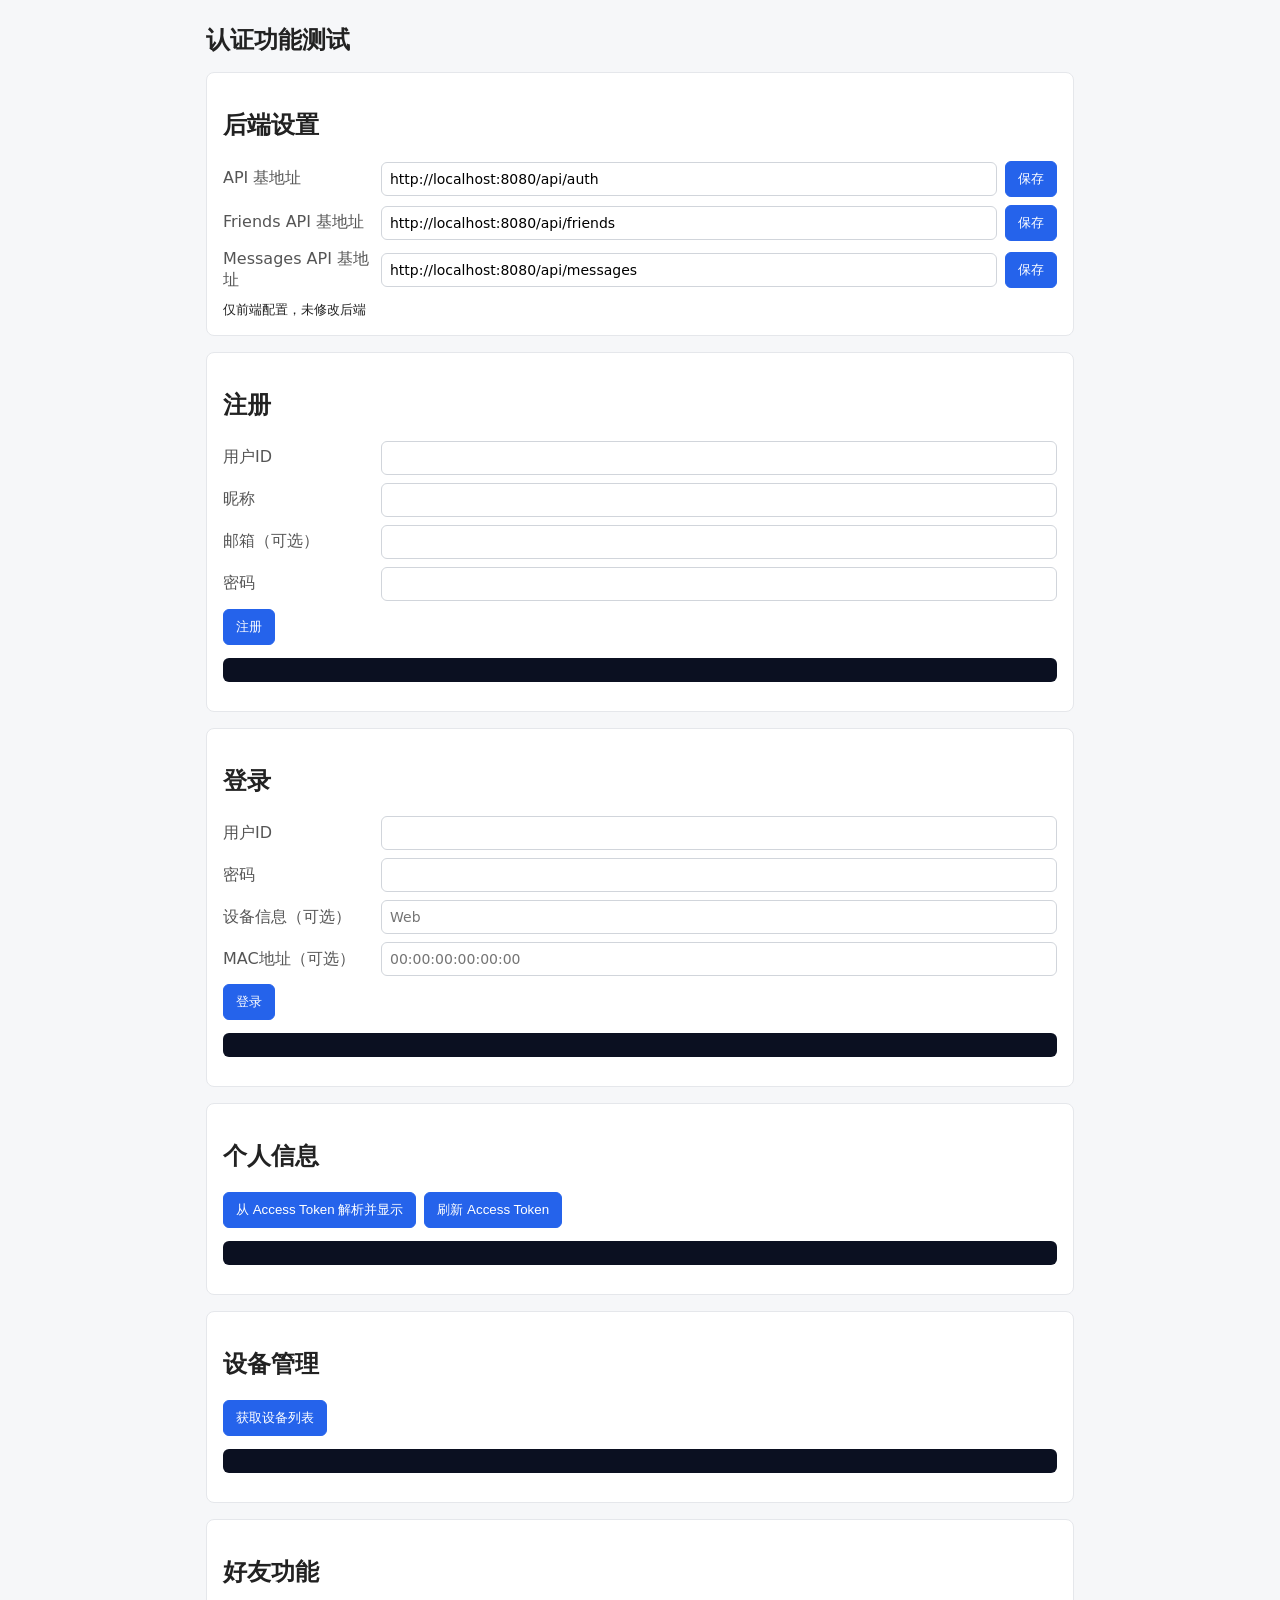
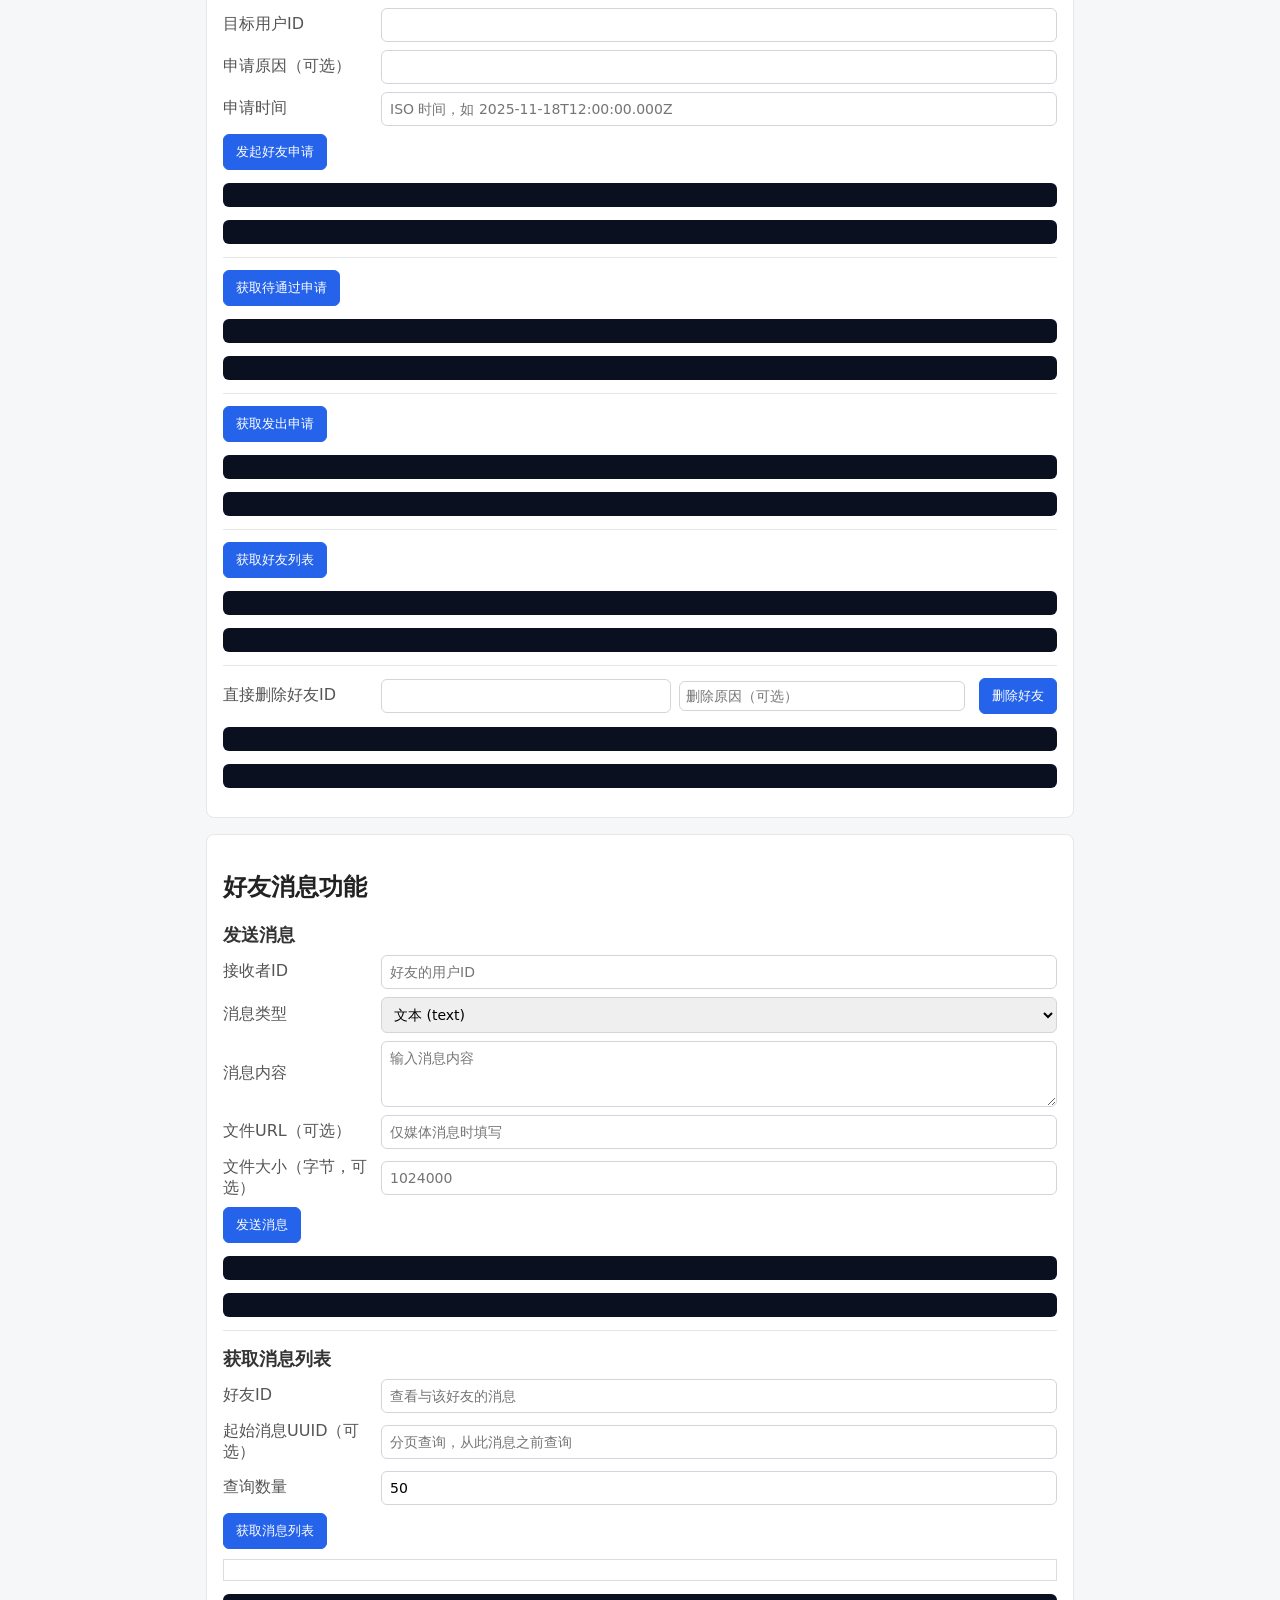
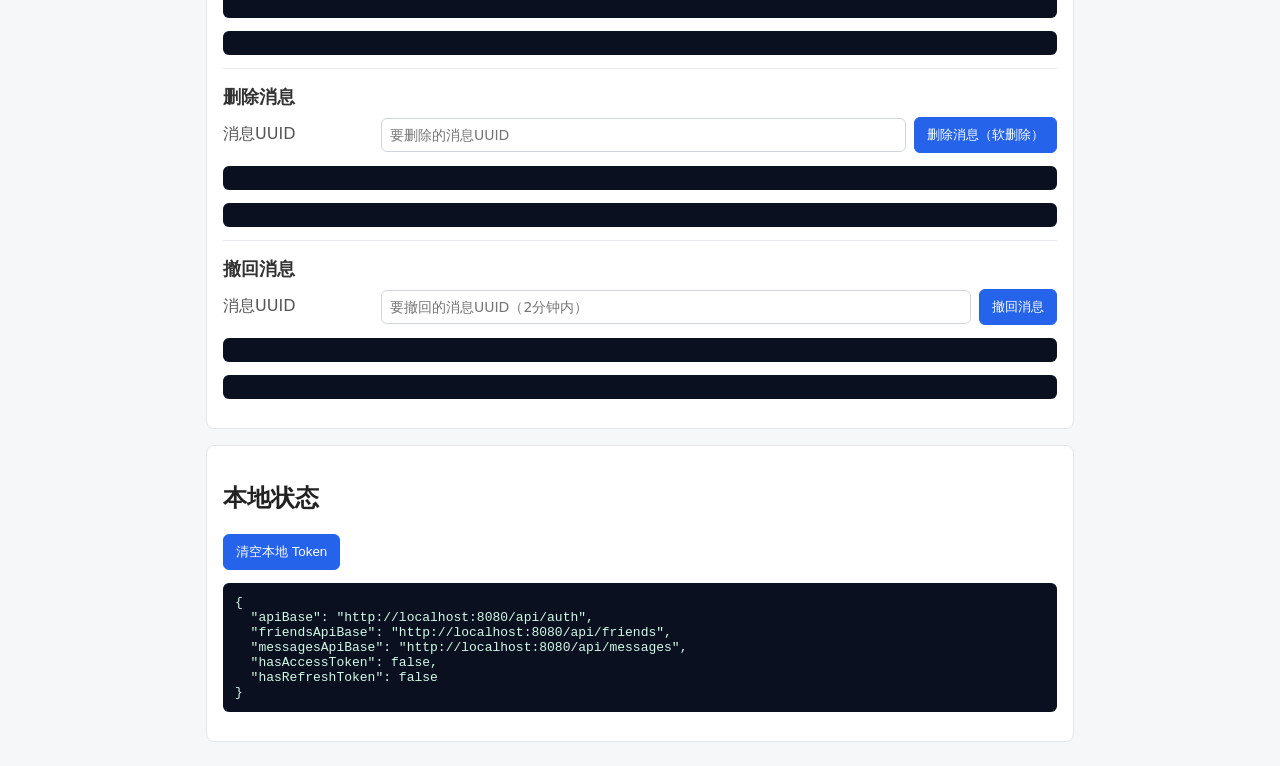
==== test-web/index.html @ 277498f1 "初步的好友信息交互功能制作" ====
<!DOCTYPE html>
<html lang="zh-CN">
<head>
  <meta charset="UTF-8" />
  <meta name="viewport" content="width=device-width, initial-scale=1.0" />
  <title>Auth 测试页</title>
  <link rel="stylesheet" href="styles.css" />
</head>
<body>
  <div class="container">
    <h1>认证功能测试</h1>

    <section class="card">
      <h2>后端设置</h2>
      <div class="row">
        <label for="apiBase">API 基地址</label>
        <input id="apiBase" type="text" placeholder="http://localhost:8080/api/auth" />
        <button id="saveBase">保存</button>
      </div>
      <div class="row">
        <label for="friendsApiBase">Friends API 基地址</label>
        <input id="friendsApiBase" type="text" placeholder="http://localhost:8080/api/friends" />
        <button id="saveFriendsBase">保存</button>
      </div>
      <div class="row">
        <label for="messagesApiBase">Messages API 基地址</label>
        <input id="messagesApiBase" type="text" placeholder="http://localhost:8080/api/messages" />
        <button id="saveMessagesBase">保存</button>
      </div>
      <small>仅前端配置，未修改后端</small>
    </section>

    <section class="card">
      <h2>注册</h2>
      <div class="row"><label>用户ID</label><input id="reg_user_id" type="text" /></div>
      <div class="row"><label>昵称</label><input id="reg_nickname" type="text" /></div>
      <div class="row"><label>邮箱（可选）</label><input id="reg_email" type="email" /></div>
      <div class="row"><label>密码</label><input id="reg_password" type="password" /></div>
      <button id="btnRegister">注册</button>
      <pre id="regResult" class="result"></pre>
    </section>

    <section class="card">
      <h2>登录</h2>
      <div class="row"><label>用户ID</label><input id="login_user_id" type="text" /></div>
      <div class="row"><label>密码</label><input id="login_password" type="password" /></div>
      <div class="row"><label>设备信息（可选）</label><input id="login_device_info" type="text" placeholder="Web" /></div>
      <div class="row"><label>MAC地址（可选）</label><input id="login_mac" type="text" placeholder="00:00:00:00:00:00" /></div>
      <button id="btnLogin">登录</button>
      <pre id="loginResult" class="result"></pre>
    </section>

    <section class="card">
      <h2>个人信息</h2>
      <div class="row">
        <button id="btnShowProfile">从 Access Token 解析并显示</button>
        <button id="btnRefreshToken">刷新 Access Token</button>
      </div>
      <pre id="profile" class="result"></pre>
    </section>

    <section class="card">
      <h2>设备管理</h2>
      <div class="row">
        <button id="btnListDevices">获取设备列表</button>
      </div>
      <div id="devices"></div>
      <pre id="deviceResult" class="result"></pre>
    </section>

    <section class="card">
      <h2>好友功能</h2>
      <div class="row">
        <label>目标用户ID</label>
        <input id="req_target_user_id" type="text" />
      </div>
      <div class="row">
        <label>申请原因（可选）</label>
        <input id="req_reason" type="text" />
      </div>
      <div class="row">
        <label>申请时间</label>
        <input id="req_request_time" type="text" placeholder="ISO 时间，如 2025-11-18T12:00:00.000Z" />
      </div>
      <div class="row">
        <button id="btnSubmitFriend">发起好友申请</button>
      </div>
      <pre id="submitReqFmt" class="result"></pre>
      <pre id="submitResFmt" class="result"></pre>

      <hr />

      <div class="row">
        <button id="btnListPending">获取待通过申请</button>
      </div>
      <div id="pendingList"></div>
      <pre id="pendingReqFmt" class="result"></pre>
      <pre id="pendingResFmt" class="result"></pre>

      <hr />

      <div class="row">
        <button id="btnListSent">获取发出申请</button>
      </div>
      <div id="sentList"></div>
      <pre id="sentReqFmt" class="result"></pre>
      <pre id="sentResFmt" class="result"></pre>

      <hr />

      <div class="row">
        <button id="btnListFriends">获取好友列表</button>
      </div>
      <div id="friendsList"></div>
      <pre id="friendsReqFmt" class="result"></pre>
      <pre id="friendsResFmt" class="result"></pre>

      <hr />

      <div class="row">
        <label>直接删除好友ID</label>
        <input id="remove_friend_id" type="text" />
        <input id="remove_friend_reason" type="text" class="inline-input" placeholder="删除原因（可选）" />
        <button id="btnRemoveFriendDirect">删除好友</button>
      </div>
      <pre id="removeReqFmt" class="result"></pre>
      <pre id="removeResFmt" class="result"></pre>
    </section>

    <section class="card">
      <h2>好友消息功能</h2>
      
      <h3>发送消息</h3>
      <div class="row">
        <label>接收者ID</label>
        <input id="msg_receiver_id" type="text" placeholder="好友的用户ID" />
      </div>
      <div class="row">
        <label>消息类型</label>
        <select id="msg_type">
          <option value="text">文本 (text)</option>
          <option value="image">图片 (image)</option>
          <option value="video">视频 (video)</option>
          <option value="file">文件 (file)</option>
        </select>
      </div>
      <div class="row">
        <label>消息内容</label>
        <textarea id="msg_content" rows="3" placeholder="输入消息内容"></textarea>
      </div>
      <div class="row">
        <label>文件URL（可选）</label>
        <input id="msg_file_url" type="text" placeholder="仅媒体消息时填写" />
      </div>
      <div class="row">
        <label>文件大小（字节，可选）</label>
        <input id="msg_file_size" type="number" placeholder="1024000" />
      </div>
      <div class="row">
        <button id="btnSendMessage">发送消息</button>
      </div>
      <pre id="msgSendReqFmt" class="result"></pre>
      <pre id="msgSendResFmt" class="result"></pre>

      <hr />

      <h3>获取消息列表</h3>
      <div class="row">
        <label>好友ID</label>
        <input id="msg_friend_id" type="text" placeholder="查看与该好友的消息" />
      </div>
      <div class="row">
        <label>起始消息UUID（可选）</label>
        <input id="msg_before_uuid" type="text" placeholder="分页查询，从此消息之前查询" />
      </div>
      <div class="row">
        <label>查询数量</label>
        <input id="msg_limit" type="number" value="50" placeholder="默认50，最大500" />
      </div>
      <div class="row">
        <button id="btnGetMessages">获取消息列表</button>
      </div>
      <div id="messagesList" style="max-height: 500px; overflow-y: auto; border: 1px solid #ddd; padding: 10px; margin: 10px 0;"></div>
      <pre id="msgGetReqFmt" class="result"></pre>
      <pre id="msgGetResFmt" class="result"></pre>

      <hr />

      <h3>删除消息</h3>
      <div class="row">
        <label>消息UUID</label>
        <input id="delete_message_uuid" type="text" placeholder="要删除的消息UUID" />
        <button id="btnDeleteMessage">删除消息（软删除）</button>
      </div>
      <pre id="msgDeleteReqFmt" class="result"></pre>
      <pre id="msgDeleteResFmt" class="result"></pre>

      <hr />

      <h3>撤回消息</h3>
      <div class="row">
        <label>消息UUID</label>
        <input id="recall_message_uuid" type="text" placeholder="要撤回的消息UUID（2分钟内）" />
        <button id="btnRecallMessage">撤回消息</button>
      </div>
      <pre id="msgRecallReqFmt" class="result"></pre>
      <pre id="msgRecallResFmt" class="result"></pre>
    </section>

    <section class="card">
      <h2>本地状态</h2>
      <div class="row">
        <button id="btnClear">清空本地 Token</button>
      </div>
      <pre id="localState" class="result"></pre>
    </section>
  </div>

  <script src="app.js"></script>
</body>
</html>
---- test-web/styles.css ----
* { box-sizing: border-box; }
body { font-family: system-ui, Arial, sans-serif; margin: 0; background: #f6f7f9; color: #222; }
.container { max-width: 900px; margin: 24px auto; padding: 0 16px; }
h1 { font-size: 24px; margin-bottom: 16px; }
h3 { font-size: 18px; margin: 16px 0 8px 0; color: #333; }
.card { background: #fff; border: 1px solid #e5e7eb; border-radius: 8px; padding: 16px; margin-bottom: 16px; }
.row { display: flex; gap: 8px; align-items: center; margin-bottom: 8px; flex-wrap: wrap; }
label { width: 150px; color: #555; }
input, select, textarea { flex: 1; padding: 8px; border: 1px solid #d1d5db; border-radius: 6px; font-family: inherit; font-size: 14px; }
textarea { resize: vertical; min-width: 200px; }
button { padding: 8px 12px; border: 1px solid #2563eb; background: #2563eb; color: #fff; border-radius: 6px; cursor: pointer; }
button:hover { background: #1d4ed8; }
.small-btn { padding: 4px 8px; font-size: 12px; margin: 0 4px; }
.result { background: #0b1021; color: #d1fae5; padding: 12px; border-radius: 6px; overflow: auto; max-height: 220px; font-size: 13px; }
.device-item { display: flex; align-items: center; justify-content: space-between; border: 1px solid #e5e7eb; border-radius: 6px; padding: 8px; margin-bottom: 8px; }
.muted { color: #666; font-size: 12px; }
hr { border: none; border-top: 1px solid #e5e7eb; margin: 12px 0; }
.friend-item { display: flex; align-items: center; justify-content: space-between; border: 1px solid #e5e7eb; border-radius: 6px; padding: 8px; margin-bottom: 8px; gap: 8px; }
.inline-input { padding: 6px; border: 1px solid #d1d5db; border-radius: 6px; margin-right: 6px; }
.message-item { padding: 12px; background: #f8f9fa; border-radius: 8px; margin-bottom: 8px; border-left: 3px solid #007bff; }
.message-item.sent { border-left-color: #28a745; background: #e7f9e7; }
.message-item.received { border-left-color: #007bff; background: #e7f3ff; }
.message-header { display: flex; justify-content: space-between; margin-bottom: 6px; font-size: 14px; }
.message-content { padding: 6px 0; font-size: 14px; }
.message-footer { font-size: 11px; color: #888; margin-top: 6px; }
.message-actions { margin-top: 6px; display: flex; gap: 4px; }
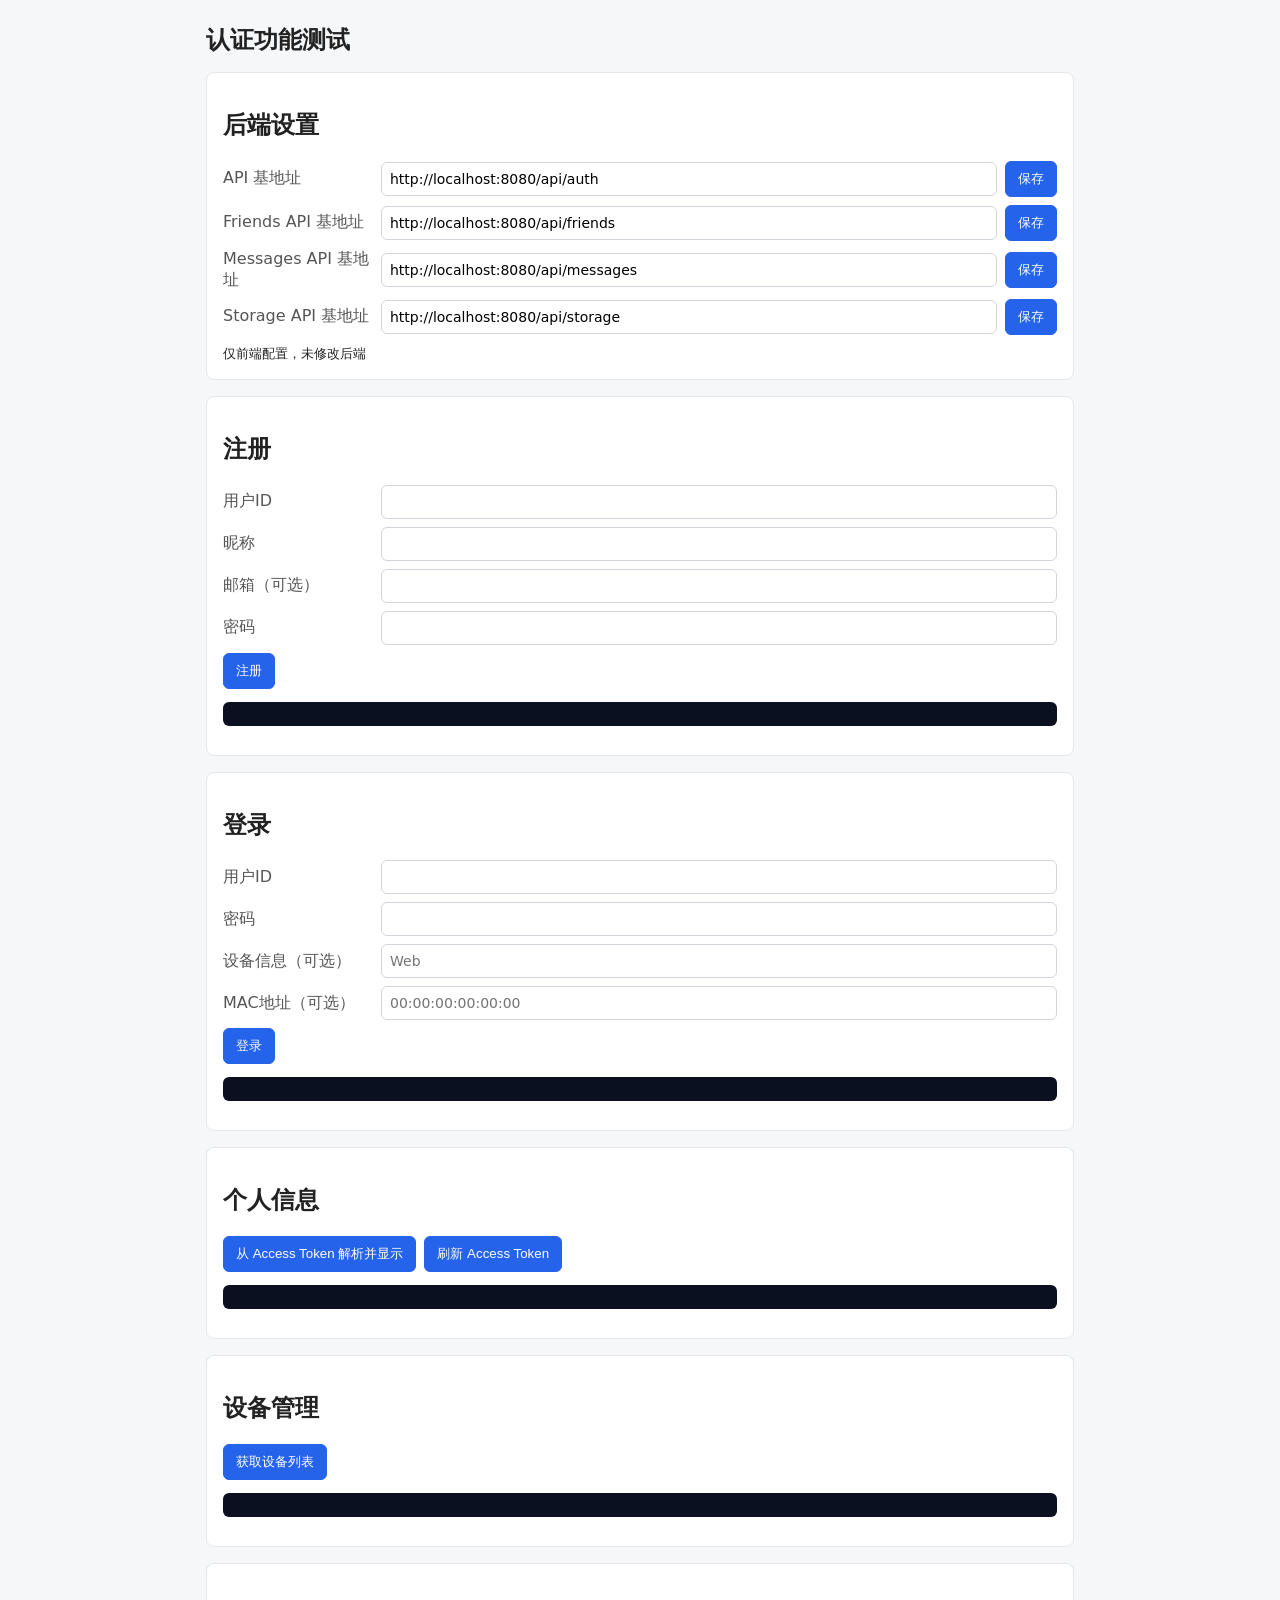
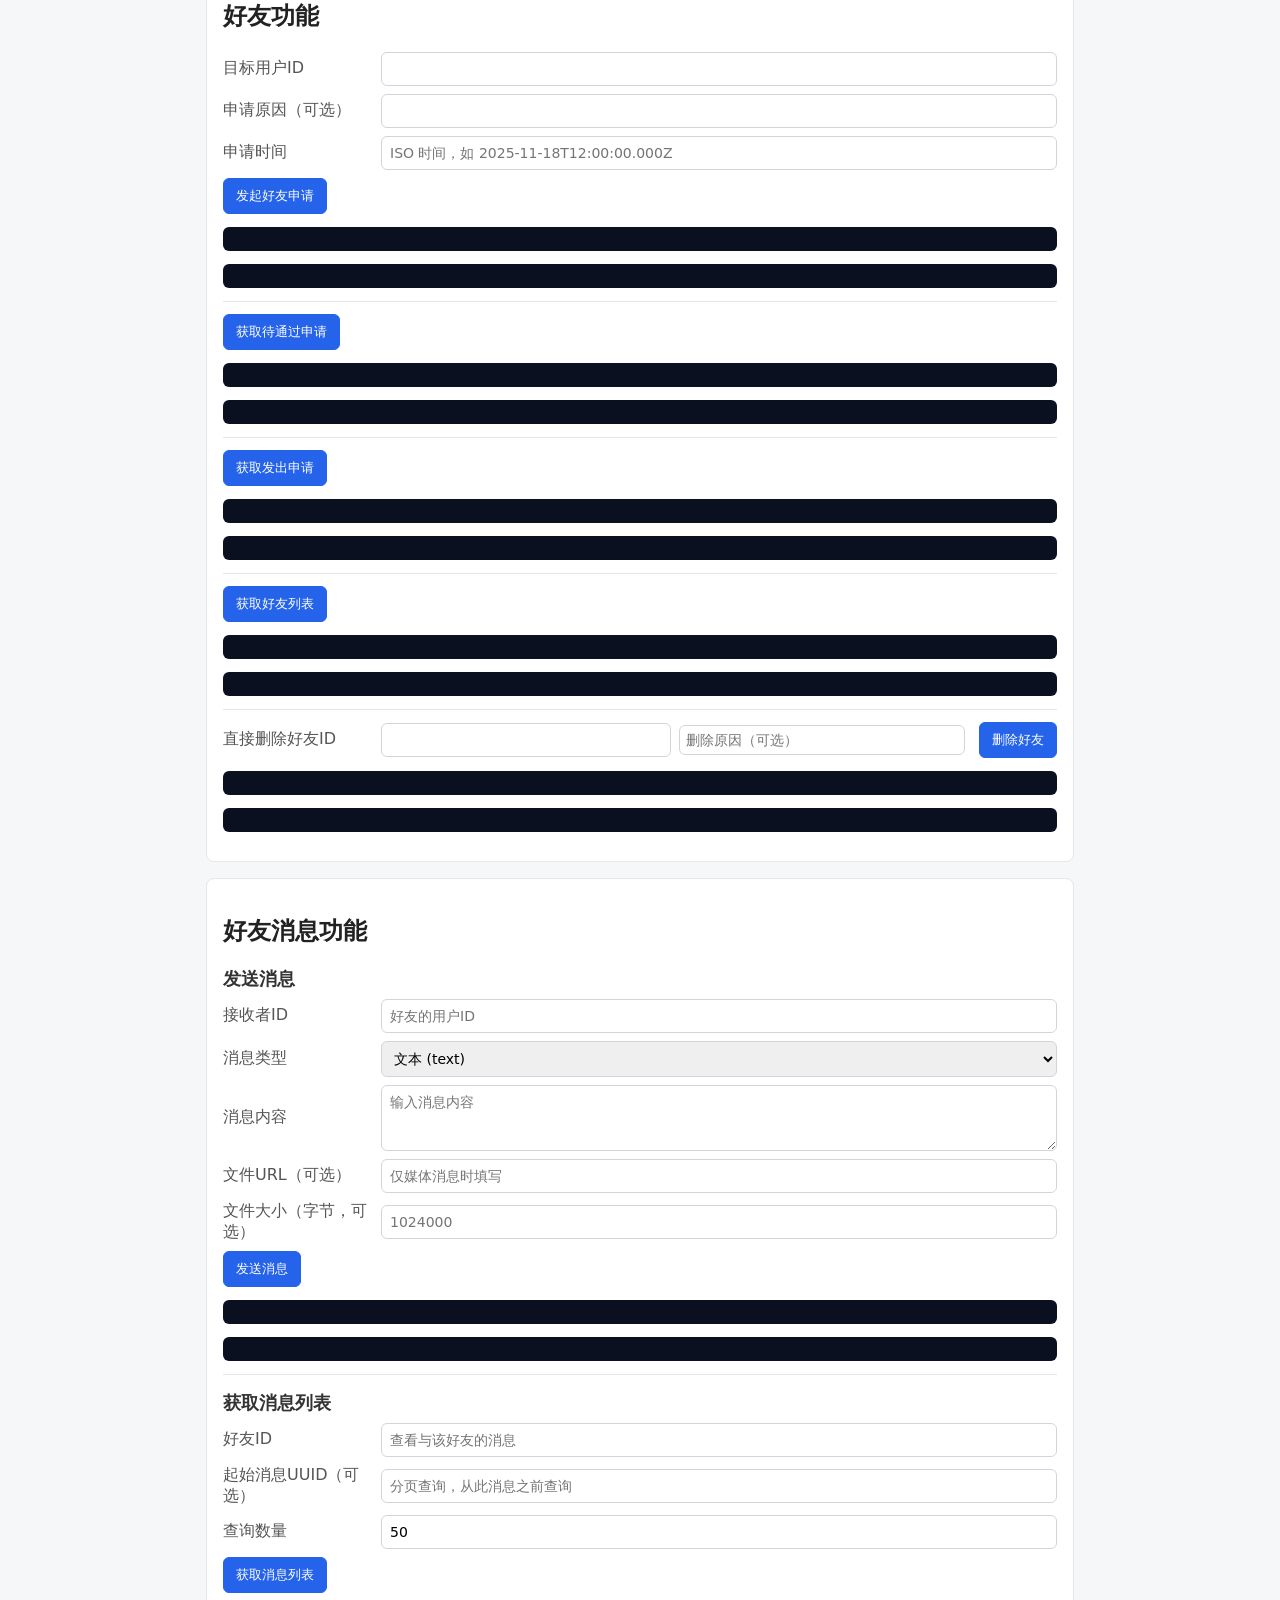
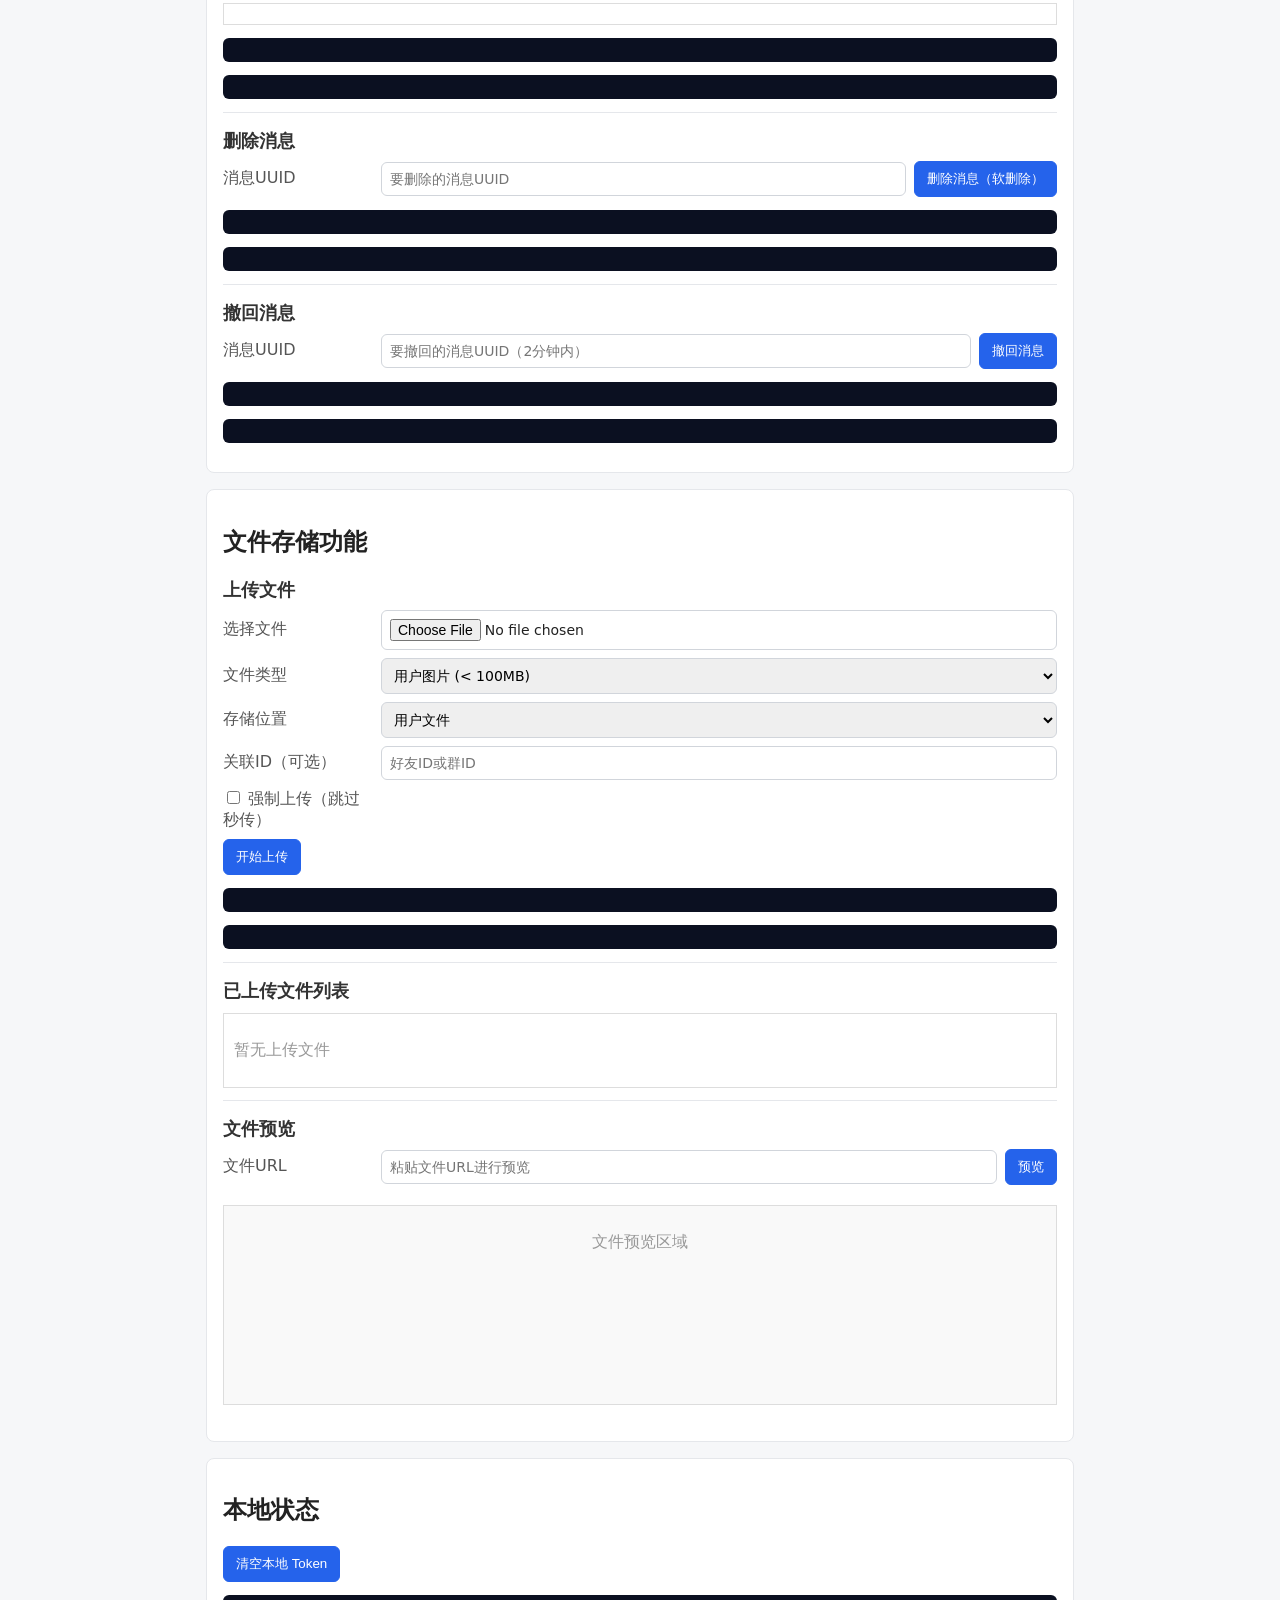
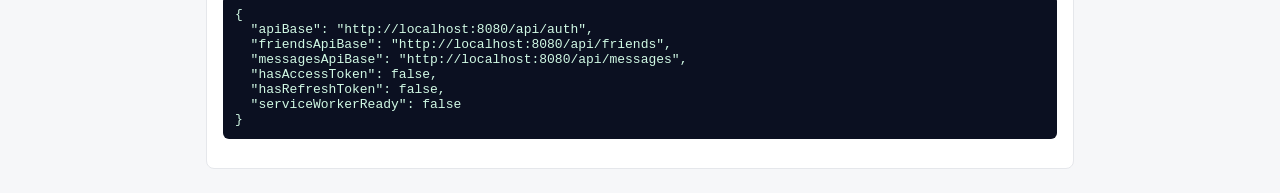
==== commit 79ed07d6: "制作了文件的上传与下载功能" ====
--- a/test-web/index.html
+++ b/test-web/index.html
@@ -27,6 +27,11 @@
         <input id="messagesApiBase" type="text" placeholder="http://localhost:8080/api/messages" />
         <button id="saveMessagesBase">保存</button>
       </div>
+      <div class="row">
+        <label for="storageApiBase">Storage API 基地址</label>
+        <input id="storageApiBase" type="text" placeholder="http://localhost:8080/api/storage" />
+        <button id="saveStorageBase">保存</button>
+      </div>
       <small>仅前端配置，未修改后端</small>
     </section>
 
@@ -208,6 +213,69 @@
     </section>
 
     <section class="card">
+      <h2>文件存储功能</h2>
+      
+      <h3>上传文件</h3>
+      <div class="row">
+        <label>选择文件</label>
+        <input id="file_input" type="file" />
+      </div>
+      <div class="row">
+        <label>文件类型</label>
+        <select id="file_type">
+          <option value="user_image">用户图片 (< 100MB)</option>
+          <option value="user_video">用户视频 (< 15GB)</option>
+          <option value="user_document">用户文档 (< 15GB)</option>
+        </select>
+      </div>
+      <div class="row">
+        <label>存储位置</label>
+        <select id="storage_location">
+          <option value="user_files">用户文件</option>
+          <option value="friend_messages">好友消息</option>
+        </select>
+      </div>
+      <div class="row">
+        <label>关联ID（可选）</label>
+        <input id="related_id" type="text" placeholder="好友ID或群ID" />
+      </div>
+      <div class="row">
+        <label>
+          <input id="force_upload" type="checkbox" />
+          强制上传（跳过秒传）
+        </label>
+      </div>
+      <div class="row">
+        <button id="btnUploadFile">开始上传</button>
+      </div>
+      <div id="uploadProgress" style="display: none; margin: 10px 0;">
+        <div style="background: #e0e0e0; height: 20px; border-radius: 10px;">
+          <div id="progressBar" style="background: #4caf50; height: 100%; border-radius: 10px; width: 0%; transition: width 0.3s;"></div>
+        </div>
+        <small id="progressText">准备中...</small>
+      </div>
+      <pre id="fileUploadReqFmt" class="result"></pre>
+      <pre id="fileUploadResFmt" class="result"></pre>
+
+      <hr />
+
+      <h3>已上传文件列表</h3>
+      <div id="uploadedFilesList" style="max-height: 300px; overflow-y: auto; border: 1px solid #ddd; padding: 10px; margin: 10px 0;"></div>
+      
+      <hr />
+      
+      <h3>文件预览</h3>
+      <div class="row">
+        <label>文件URL</label>
+        <input id="preview_url" type="text" placeholder="粘贴文件URL进行预览" style="flex: 3;" />
+        <button id="btnPreviewFile">预览</button>
+      </div>
+      <div id="filePreview" style="margin: 20px 0; min-height: 200px; border: 1px solid #ddd; padding: 10px; text-align: center; background: #f9f9f9;">
+        <p style="color: #999;">文件预览区域</p>
+      </div>
+    </section>
+
+    <section class="card">
       <h2>本地状态</h2>
       <div class="row">
         <button id="btnClear">清空本地 Token</button>
@@ -216,6 +284,7 @@
     </section>
   </div>
 
+  <script src="token-manager.js"></script>
   <script src="app.js"></script>
 </body>
 </html>
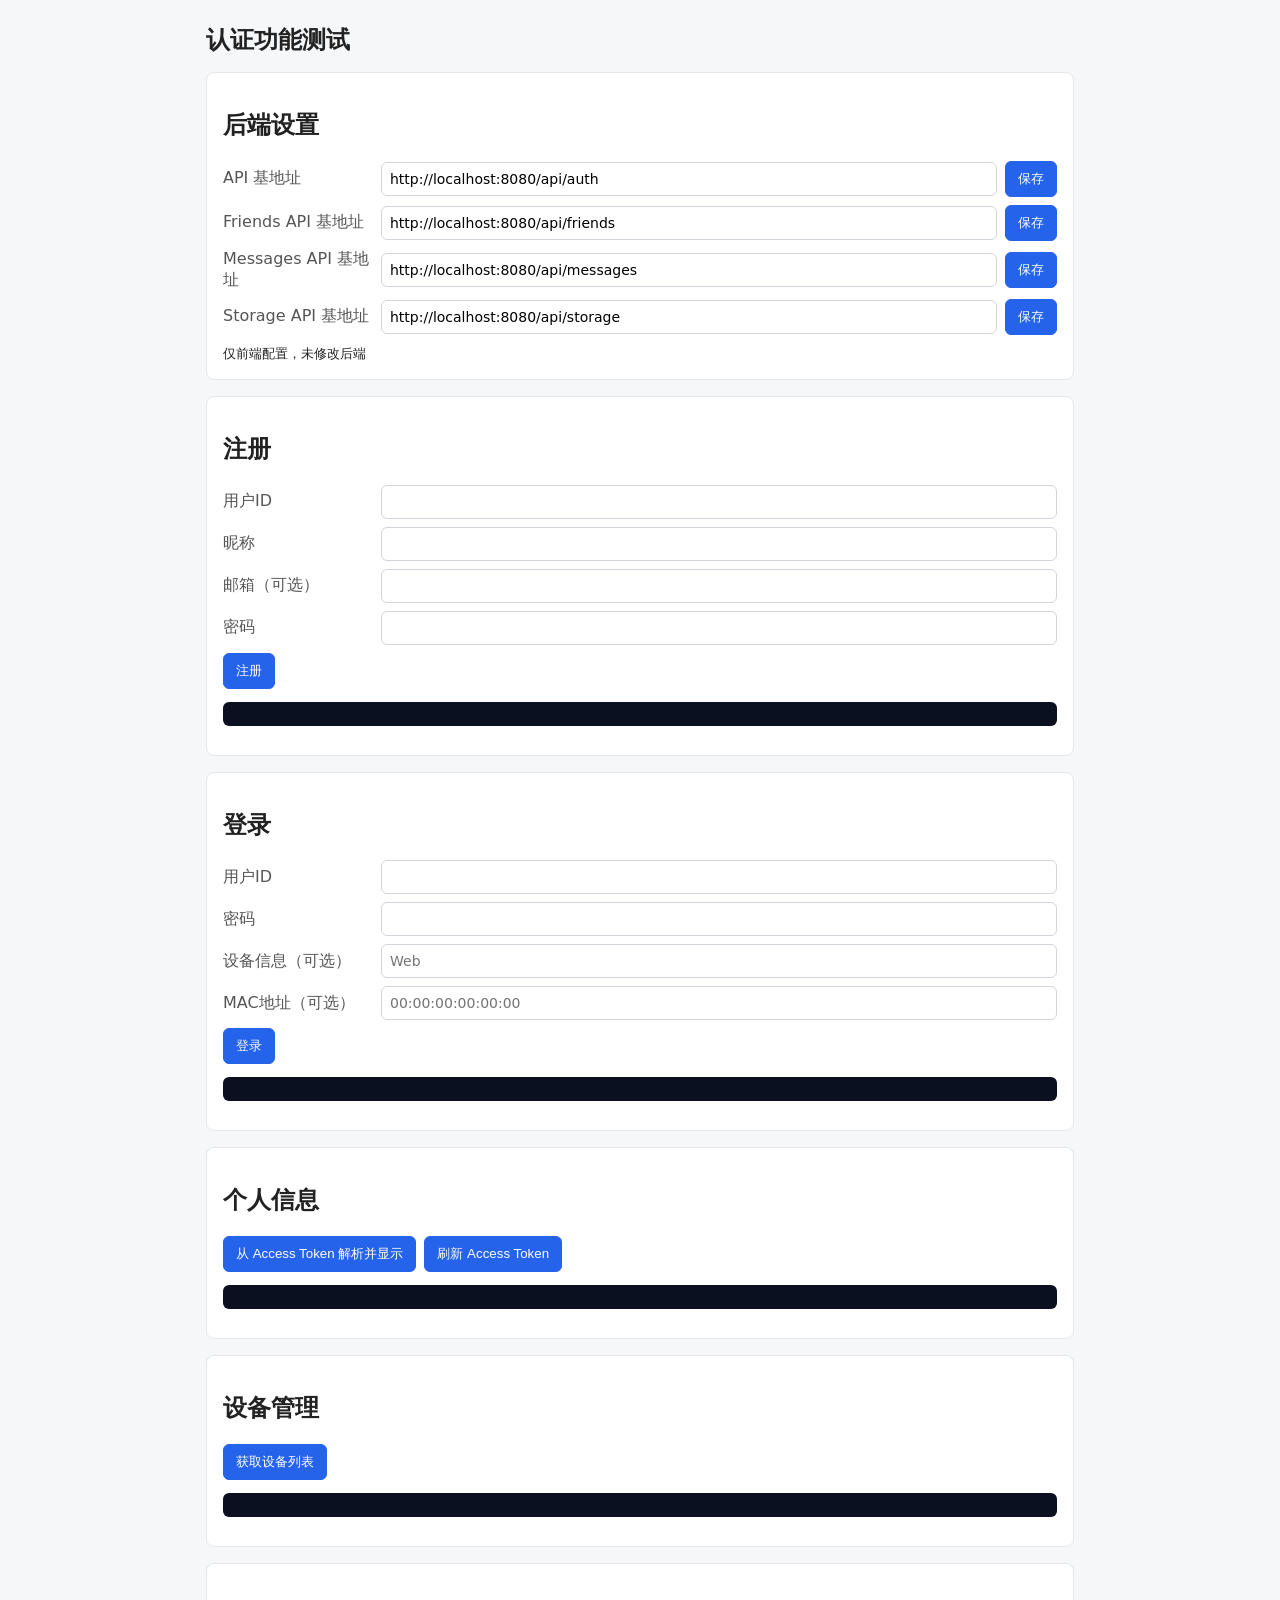
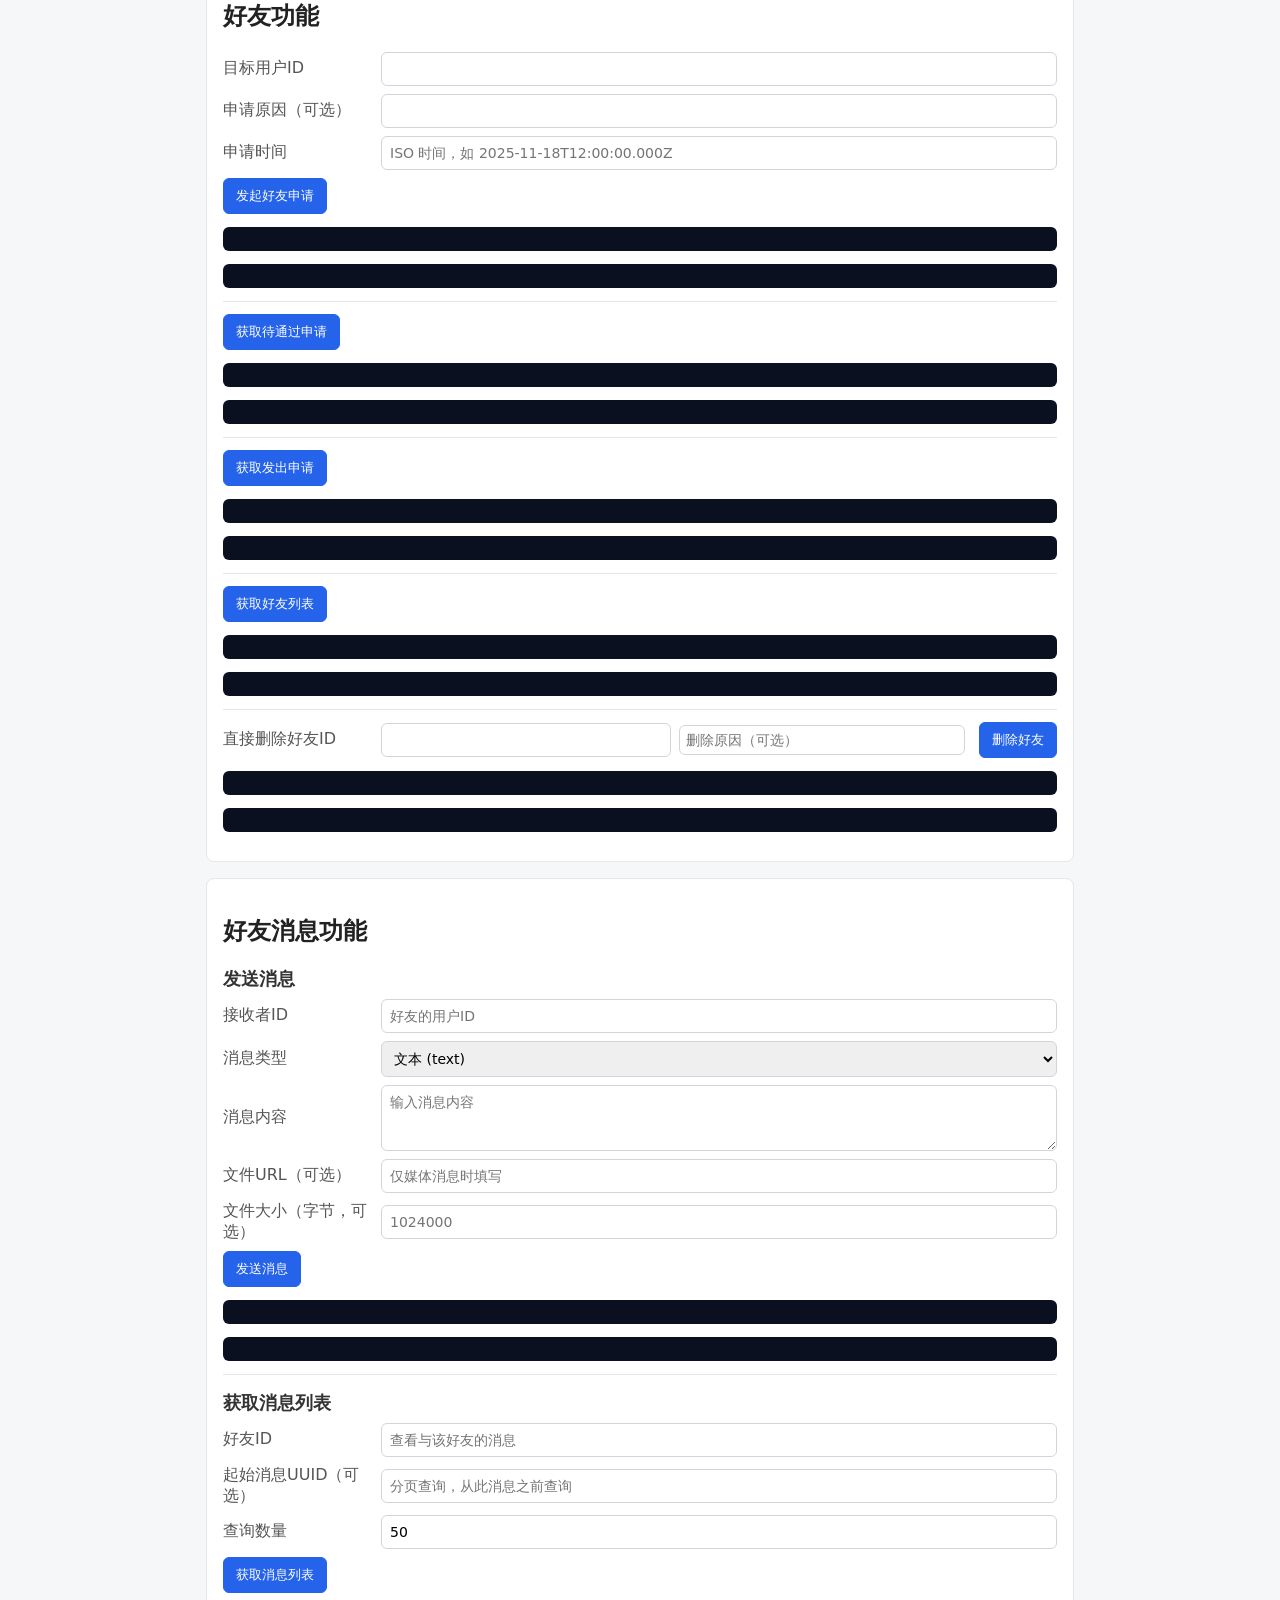
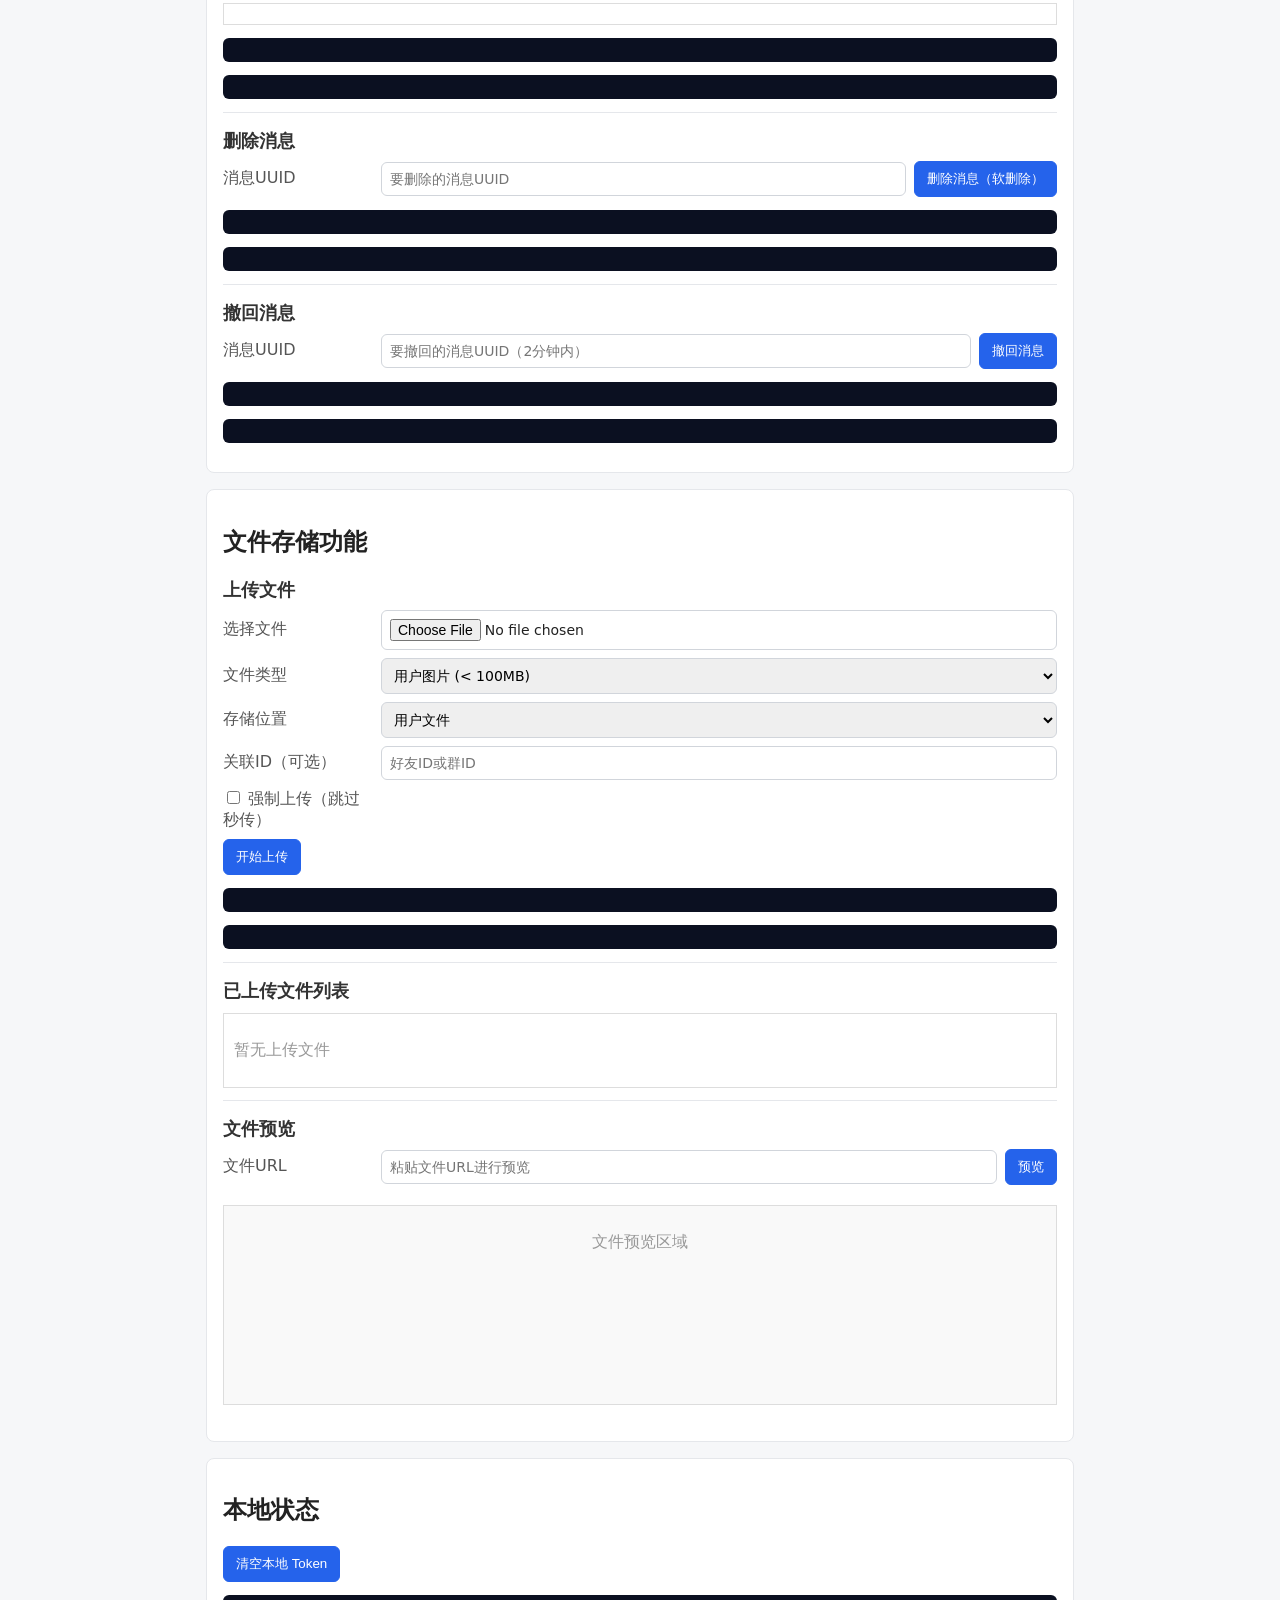
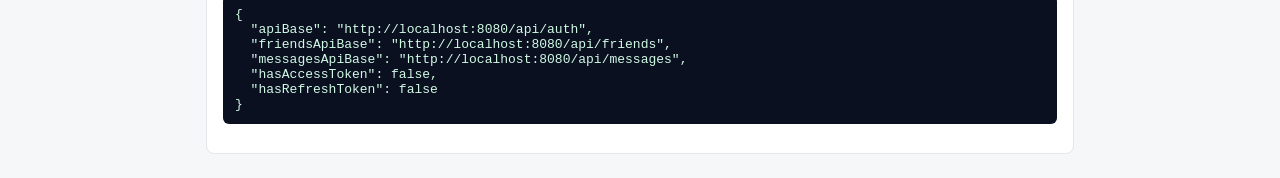
==== commit d7eb8e21: "制作了预签名url来进行流式传输访问" ====
--- a/test-web/index.html
+++ b/test-web/index.html
@@ -284,7 +284,6 @@
     </section>
   </div>
 
-  <script src="token-manager.js"></script>
   <script src="app.js"></script>
 </body>
 </html>
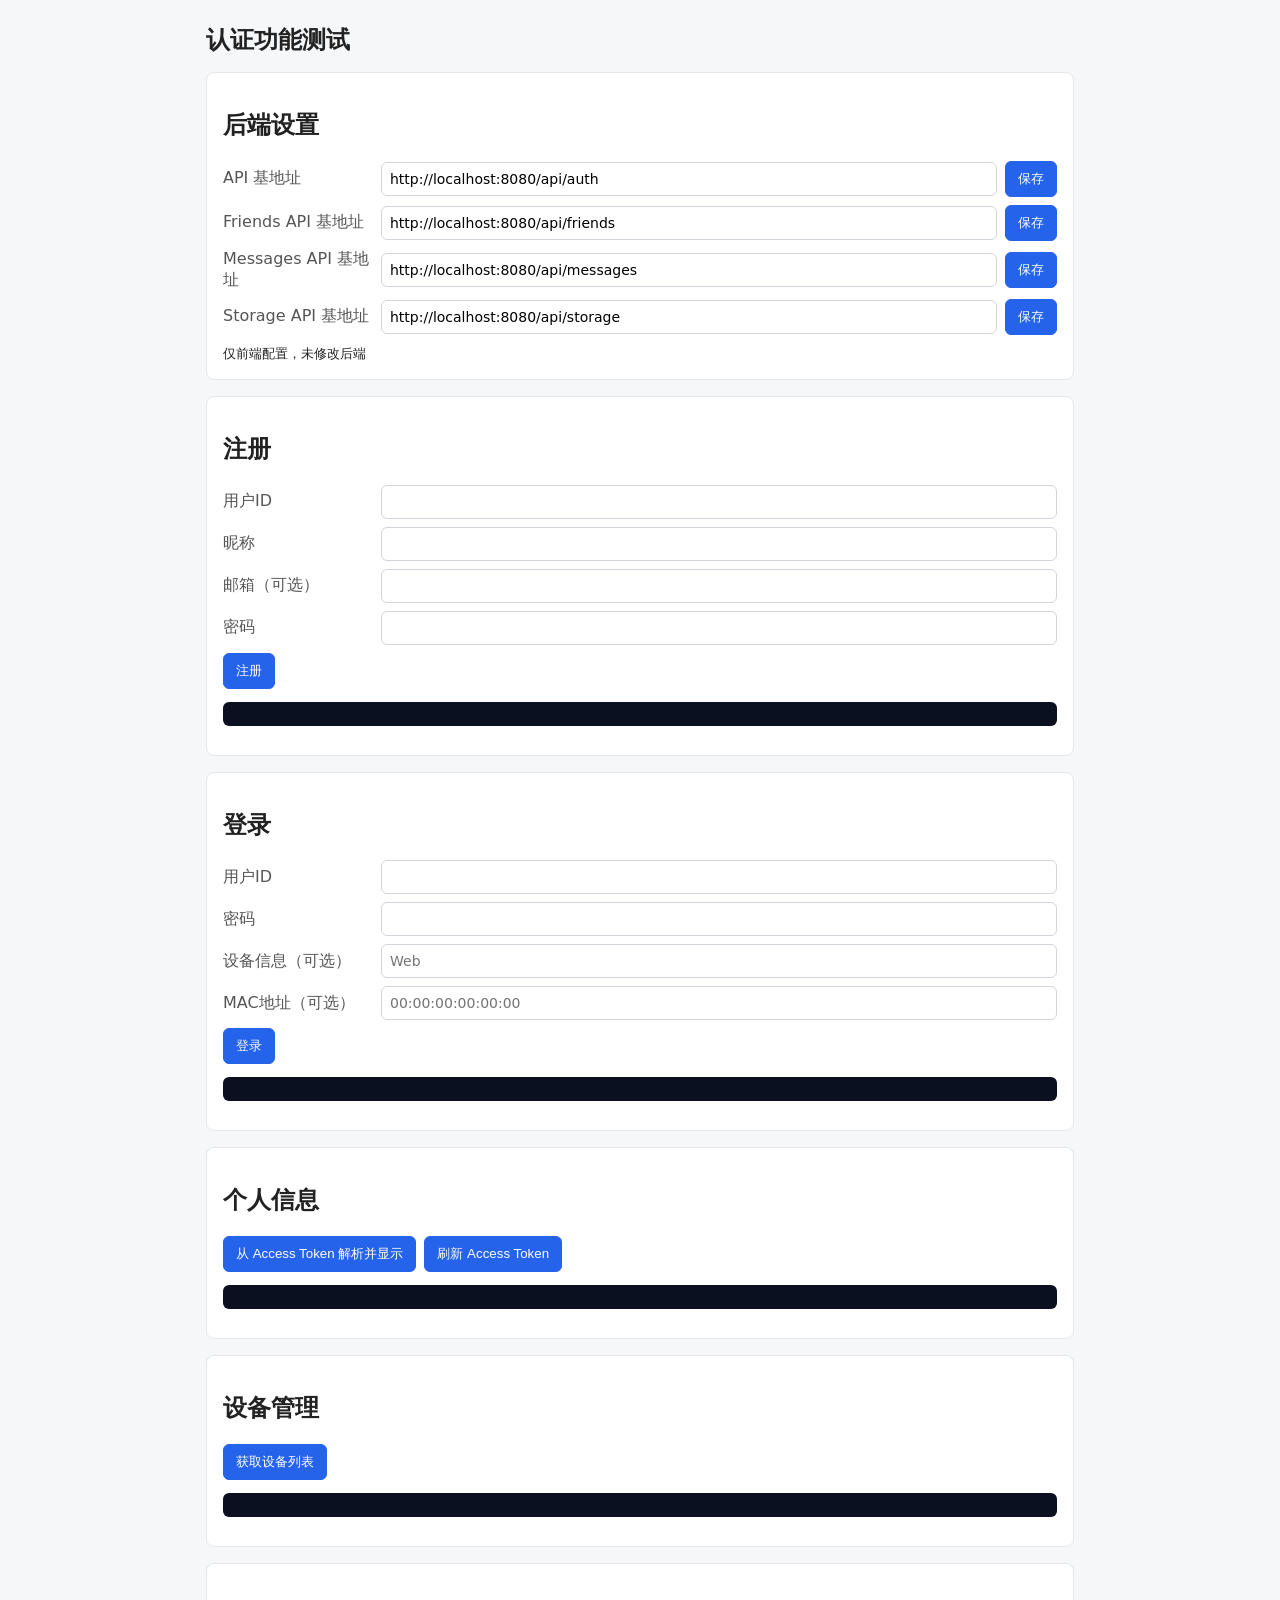
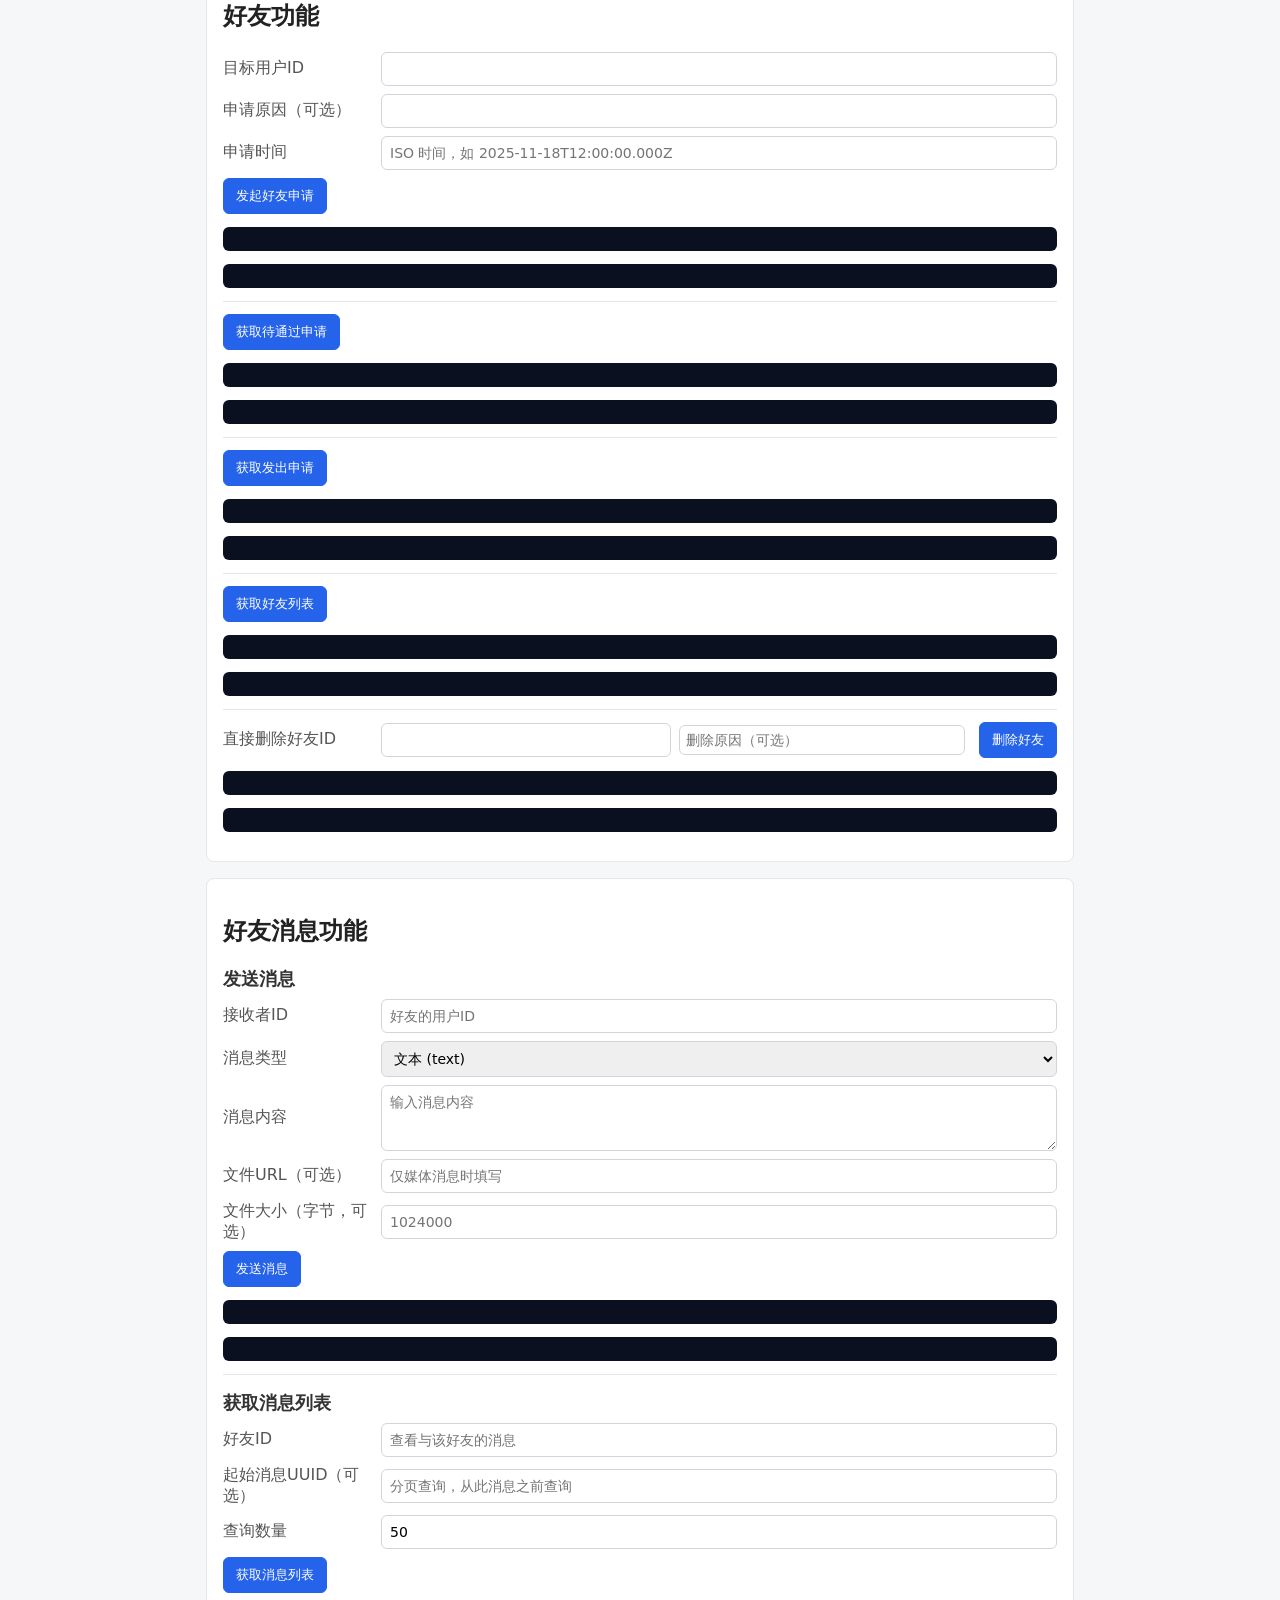
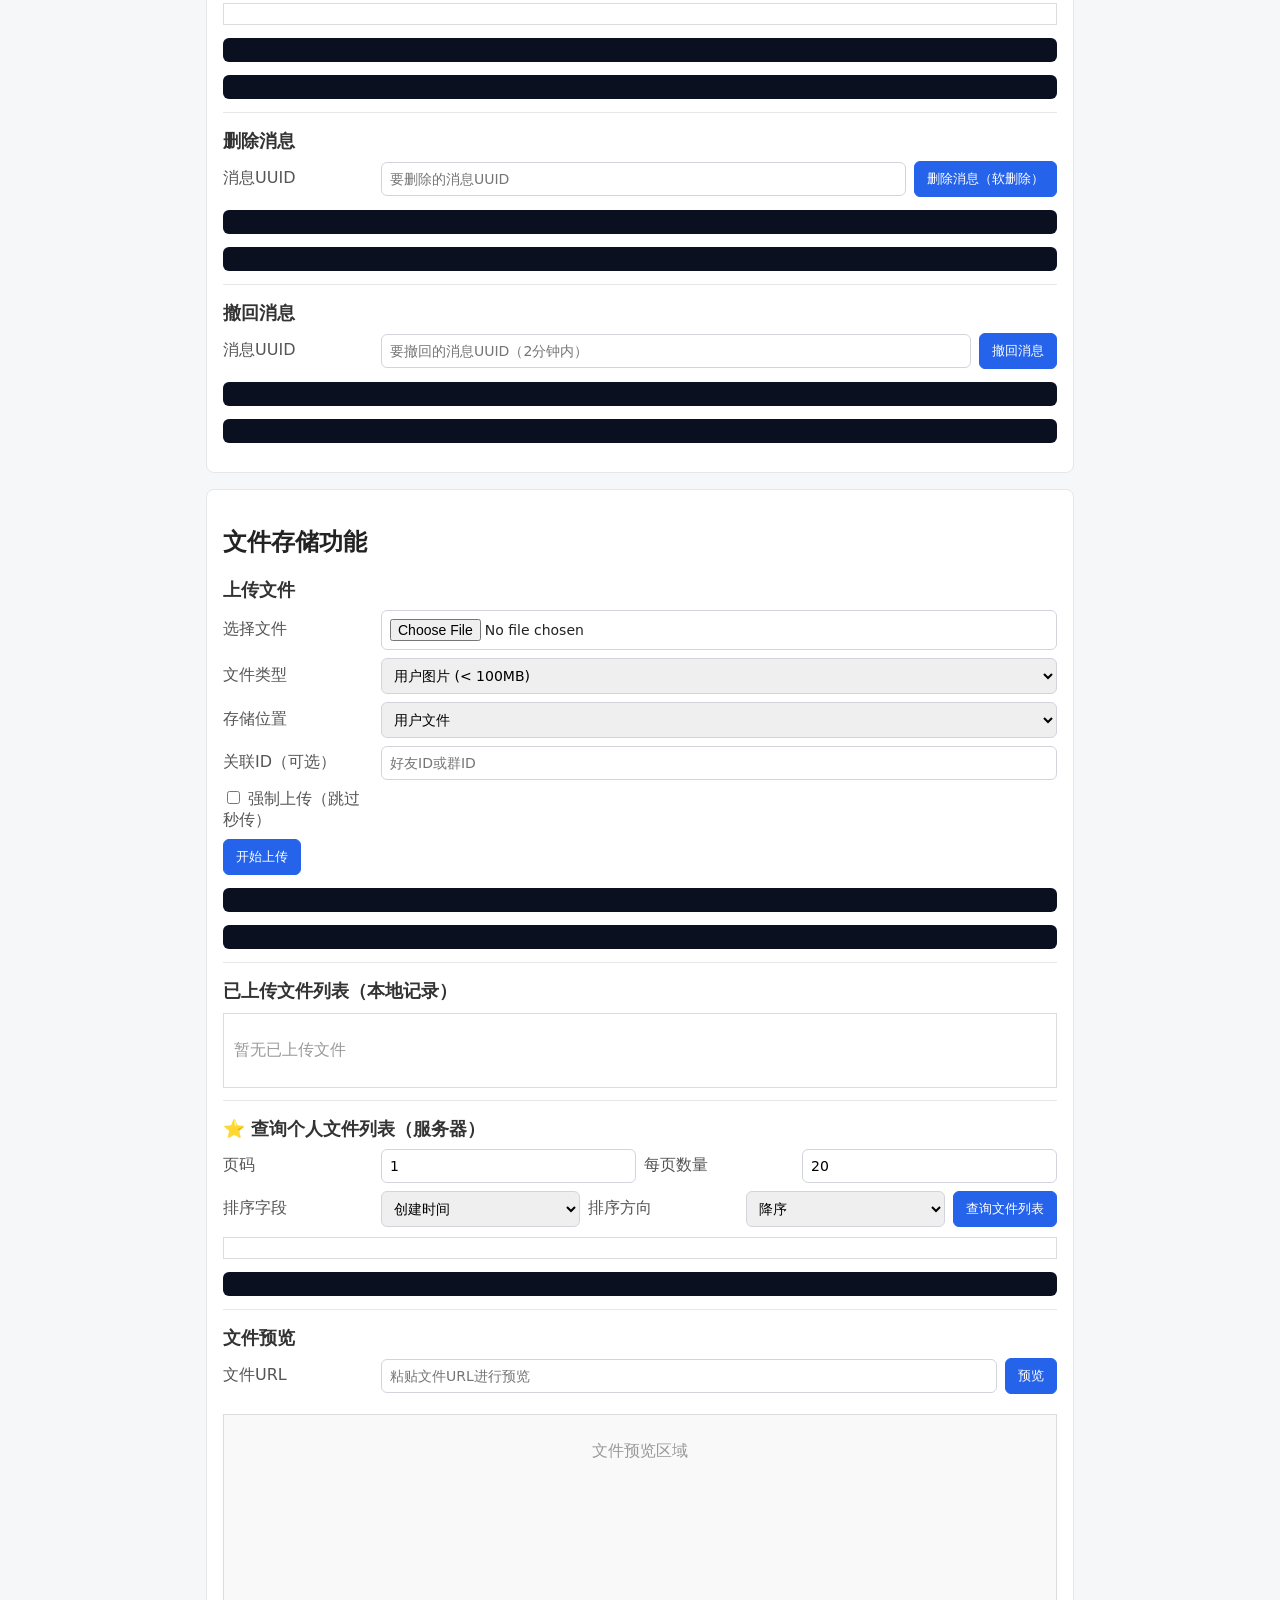
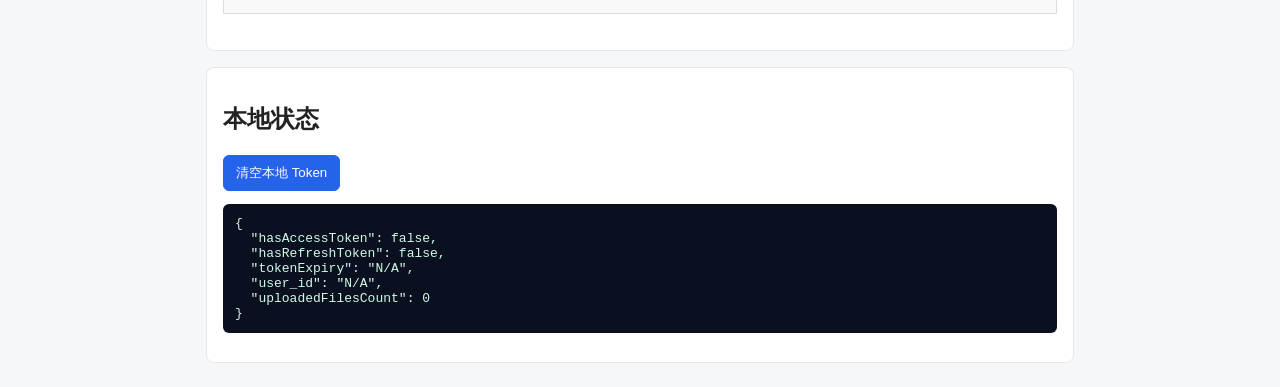
==== commit 16dc0b57: "加入个人文件查询的功能" ====
--- a/test-web/index.html
+++ b/test-web/index.html
@@ -259,8 +259,33 @@
 
       <hr />
 
-      <h3>已上传文件列表</h3>
+      <h3>已上传文件列表（本地记录）</h3>
       <div id="uploadedFilesList" style="max-height: 300px; overflow-y: auto; border: 1px solid #ddd; padding: 10px; margin: 10px 0;"></div>
+      
+      <hr />
+      
+      <h3>⭐ 查询个人文件列表（服务器）</h3>
+      <div class="row">
+        <label>页码</label>
+        <input id="fileListPage" type="number" value="1" min="1" style="width: 80px;" />
+        <label>每页数量</label>
+        <input id="fileListLimit" type="number" value="20" min="1" max="100" style="width: 80px;" />
+      </div>
+      <div class="row">
+        <label>排序字段</label>
+        <select id="fileListSortBy">
+          <option value="created_at">创建时间</option>
+          <option value="file_size">文件大小</option>
+        </select>
+        <label>排序方向</label>
+        <select id="fileListSortOrder">
+          <option value="desc">降序</option>
+          <option value="asc">升序</option>
+        </select>
+        <button id="btnListFiles">查询文件列表</button>
+      </div>
+      <div id="fileListDisplay" style="max-height: 400px; overflow-y: auto; border: 1px solid #ddd; padding: 10px; margin: 10px 0;"></div>
+      <pre id="fileListResFmt" class="result"></pre>
       
       <hr />
       
@@ -284,6 +309,6 @@
     </section>
   </div>
 
-  <script src="app.js"></script>
+  <script type="module" src="app-modular.js"></script>
 </body>
 </html>
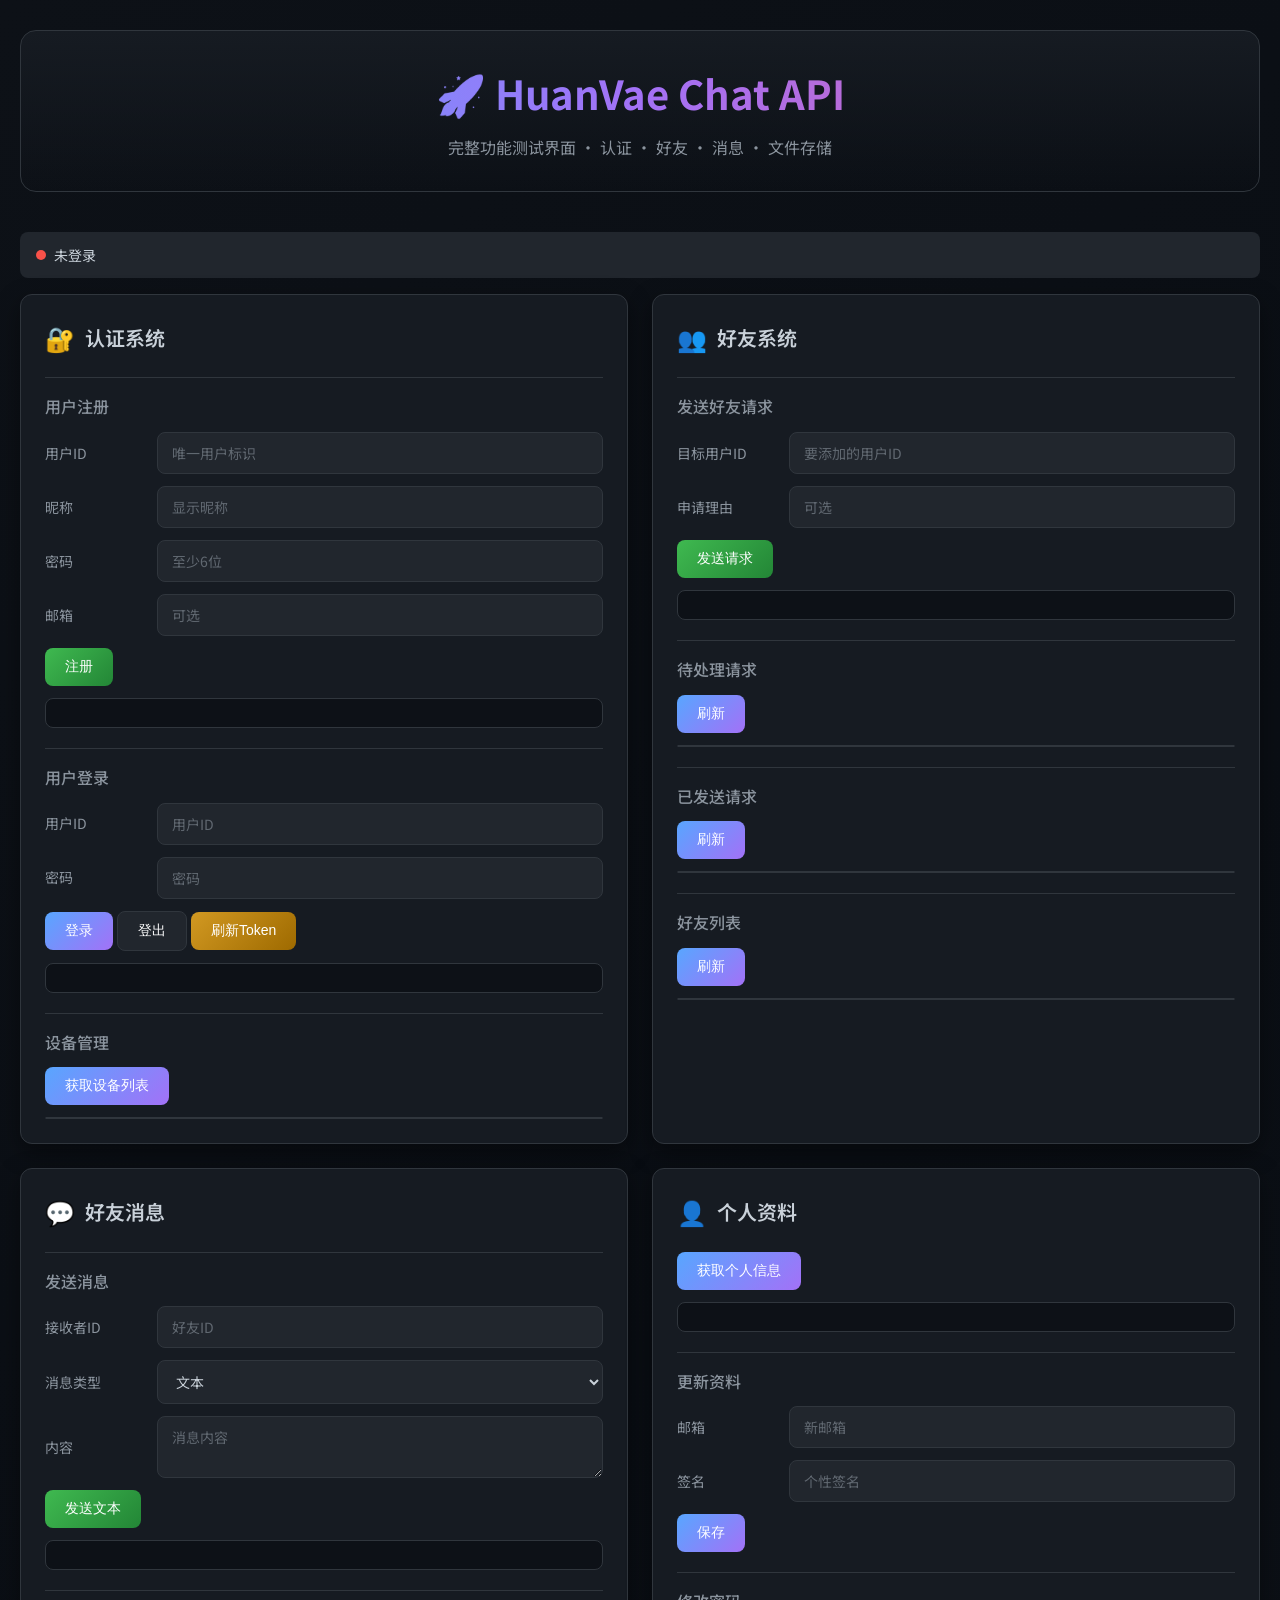
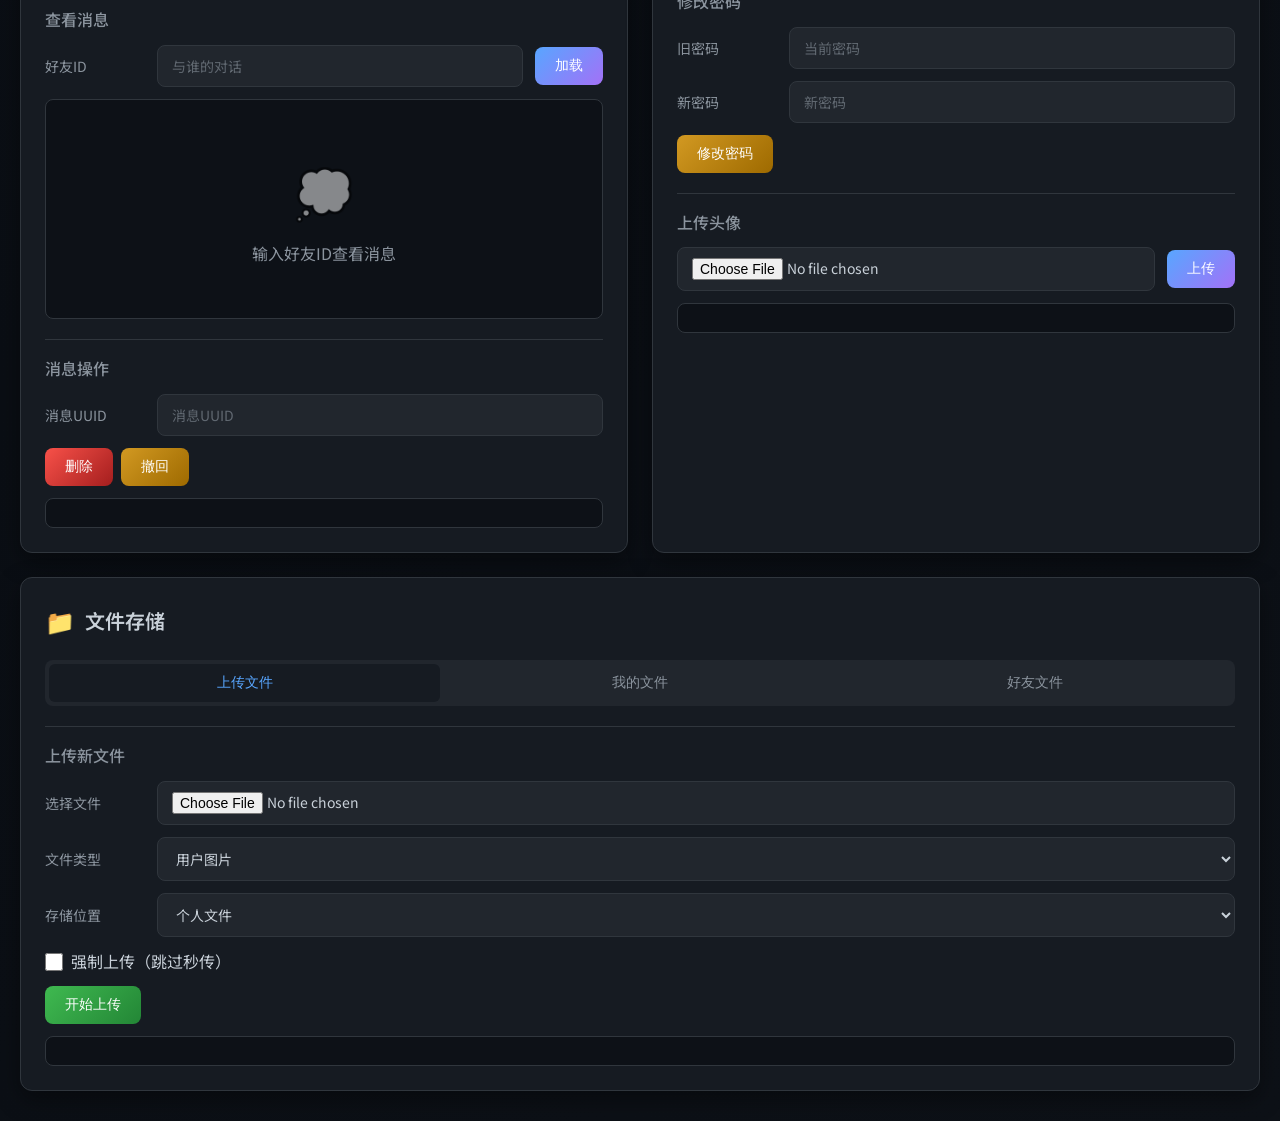
==== commit f8c4b3e1: "完善了好友文件上传部分秒传时不会自动插入消息的问题,优化了测试web页面的页面布局" ====
--- a/test-web/index.html
+++ b/test-web/index.html
@@ -3,312 +3,762 @@
 <head>
   <meta charset="UTF-8" />
   <meta name="viewport" content="width=device-width, initial-scale=1.0" />
-  <title>Auth 测试页</title>
-  <link rel="stylesheet" href="styles.css" />
+  <title>HuanVae Chat API 测试</title>
+  <link href="https://fonts.googleapis.com/css2?family=JetBrains+Mono:wght@400;500;600&family=Noto+Sans+SC:wght@300;400;500;600;700&display=swap" rel="stylesheet">
+  <style>
+    :root {
+      --bg-primary: #0d1117;
+      --bg-secondary: #161b22;
+      --bg-tertiary: #21262d;
+      --border-color: #30363d;
+      --text-primary: #c9d1d9;
+      --text-secondary: #8b949e;
+      --accent-blue: #58a6ff;
+      --accent-green: #3fb950;
+      --accent-red: #f85149;
+      --accent-orange: #d29922;
+      --accent-purple: #a371f7;
+      --accent-pink: #db61a2;
+      --shadow: 0 8px 24px rgba(0, 0, 0, 0.4);
+    }
+
+    * {
+      margin: 0;
+      padding: 0;
+      box-sizing: border-box;
+    }
+
+    body {
+      font-family: 'Noto Sans SC', -apple-system, BlinkMacSystemFont, sans-serif;
+      background: linear-gradient(135deg, var(--bg-primary) 0%, #0a0e14 50%, var(--bg-primary) 100%);
+      min-height: 100vh;
+      color: var(--text-primary);
+      line-height: 1.6;
+    }
+
+    .container {
+      max-width: 1400px;
+      margin: 0 auto;
+      padding: 30px 20px;
+    }
+
+    header {
+      text-align: center;
+      margin-bottom: 40px;
+      padding: 30px;
+      background: linear-gradient(180deg, var(--bg-secondary) 0%, transparent 100%);
+      border-radius: 16px;
+      border: 1px solid var(--border-color);
+    }
+
+    header h1 {
+      font-size: 2.5rem;
+      font-weight: 700;
+      background: linear-gradient(90deg, var(--accent-blue), var(--accent-purple), var(--accent-pink));
+      -webkit-background-clip: text;
+      -webkit-text-fill-color: transparent;
+      margin-bottom: 10px;
+    }
+
+    header p {
+      color: var(--text-secondary);
+      font-size: 1rem;
+    }
+
+    .grid {
+      display: grid;
+      grid-template-columns: repeat(auto-fit, minmax(450px, 1fr));
+      gap: 24px;
+    }
+
+    .card {
+      background: var(--bg-secondary);
+      border: 1px solid var(--border-color);
+      border-radius: 12px;
+      padding: 24px;
+      box-shadow: var(--shadow);
+      transition: all 0.3s ease;
+    }
+
+    .card:hover {
+      border-color: var(--accent-blue);
+      transform: translateY(-2px);
+    }
+
+    .card h2 {
+      font-size: 1.25rem;
+      font-weight: 600;
+      margin-bottom: 20px;
+      display: flex;
+      align-items: center;
+      gap: 10px;
+    }
+
+    .card h2 .icon {
+      font-size: 1.5rem;
+    }
+
+    .card h3 {
+      font-size: 1rem;
+      font-weight: 500;
+      color: var(--text-secondary);
+      margin: 20px 0 12px 0;
+      padding-top: 16px;
+      border-top: 1px solid var(--border-color);
+    }
+
+    .form-row {
+      display: flex;
+      gap: 12px;
+      margin-bottom: 12px;
+      align-items: center;
+    }
+
+    .form-row label {
+      min-width: 100px;
+      font-size: 0.875rem;
+      color: var(--text-secondary);
+    }
+
+    input, textarea, select {
+      flex: 1;
+      background: var(--bg-tertiary);
+      border: 1px solid var(--border-color);
+      border-radius: 8px;
+      padding: 10px 14px;
+      color: var(--text-primary);
+      font-family: inherit;
+      font-size: 0.875rem;
+      transition: all 0.2s ease;
+    }
+
+    input:focus, textarea:focus, select:focus {
+      outline: none;
+      border-color: var(--accent-blue);
+      box-shadow: 0 0 0 3px rgba(88, 166, 255, 0.15);
+    }
+
+    input::placeholder, textarea::placeholder {
+      color: var(--text-secondary);
+      opacity: 0.6;
+    }
+
+    button {
+      background: linear-gradient(135deg, var(--accent-blue), var(--accent-purple));
+      color: white;
+      border: none;
+      border-radius: 8px;
+      padding: 10px 20px;
+      font-size: 0.875rem;
+      font-weight: 500;
+      cursor: pointer;
+      transition: all 0.2s ease;
+      white-space: nowrap;
+    }
+
+    button:hover {
+      transform: scale(1.02);
+      box-shadow: 0 4px 12px rgba(88, 166, 255, 0.3);
+    }
+
+    button:active {
+      transform: scale(0.98);
+    }
+
+    button.secondary {
+      background: var(--bg-tertiary);
+      border: 1px solid var(--border-color);
+    }
+
+    button.success {
+      background: linear-gradient(135deg, var(--accent-green), #238636);
+    }
+
+    button.danger {
+      background: linear-gradient(135deg, var(--accent-red), #a41e1e);
+    }
+
+    button.warning {
+      background: linear-gradient(135deg, var(--accent-orange), #9e6a00);
+    }
+
+    .btn-group {
+      display: flex;
+      gap: 8px;
+      flex-wrap: wrap;
+      margin: 12px 0;
+    }
+
+    pre {
+      background: var(--bg-primary);
+      border: 1px solid var(--border-color);
+      border-radius: 8px;
+      padding: 14px;
+      font-family: 'JetBrains Mono', monospace;
+      font-size: 0.8rem;
+      overflow-x: auto;
+      max-height: 300px;
+      overflow-y: auto;
+      margin-top: 12px;
+      color: var(--text-secondary);
+    }
+
+    pre.success {
+      border-color: var(--accent-green);
+      background: rgba(63, 185, 80, 0.05);
+    }
+
+    pre.error {
+      border-color: var(--accent-red);
+      background: rgba(248, 81, 73, 0.05);
+    }
+
+    .status-bar {
+      display: flex;
+      align-items: center;
+      gap: 8px;
+      padding: 12px 16px;
+      background: var(--bg-tertiary);
+      border-radius: 8px;
+      margin-bottom: 16px;
+      font-size: 0.875rem;
+    }
+
+    .status-dot {
+      width: 10px;
+      height: 10px;
+      border-radius: 50%;
+      background: var(--accent-red);
+    }
+
+    .status-dot.online {
+      background: var(--accent-green);
+      animation: pulse 2s infinite;
+    }
+
+    @keyframes pulse {
+      0%, 100% { opacity: 1; }
+      50% { opacity: 0.5; }
+    }
+
+    .list-container {
+      max-height: 250px;
+      overflow-y: auto;
+      border: 1px solid var(--border-color);
+      border-radius: 8px;
+      background: var(--bg-primary);
+    }
+
+    .list-item {
+      padding: 12px 16px;
+      border-bottom: 1px solid var(--border-color);
+      display: flex;
+      justify-content: space-between;
+      align-items: center;
+      gap: 12px;
+    }
+
+    .list-item:last-child {
+      border-bottom: none;
+    }
+
+    .list-item:hover {
+      background: var(--bg-tertiary);
+    }
+
+    .list-item .info {
+      flex: 1;
+    }
+
+    .list-item .name {
+      font-weight: 500;
+      color: var(--text-primary);
+    }
+
+    .list-item .meta {
+      font-size: 0.75rem;
+      color: var(--text-secondary);
+      margin-top: 4px;
+    }
+
+    .list-item .actions {
+      display: flex;
+      gap: 6px;
+    }
+
+    .list-item button {
+      padding: 6px 12px;
+      font-size: 0.75rem;
+    }
+
+    .badge {
+      display: inline-block;
+      padding: 2px 8px;
+      border-radius: 12px;
+      font-size: 0.7rem;
+      font-weight: 500;
+    }
+
+    .badge.blue { background: rgba(88, 166, 255, 0.2); color: var(--accent-blue); }
+    .badge.green { background: rgba(63, 185, 80, 0.2); color: var(--accent-green); }
+    .badge.orange { background: rgba(210, 153, 34, 0.2); color: var(--accent-orange); }
+    .badge.purple { background: rgba(163, 113, 247, 0.2); color: var(--accent-purple); }
+
+    .message-list {
+      max-height: 400px;
+      overflow-y: auto;
+      border: 1px solid var(--border-color);
+      border-radius: 8px;
+      background: var(--bg-primary);
+      padding: 12px;
+    }
+
+    .message-item {
+      margin-bottom: 12px;
+      padding: 12px;
+      border-radius: 8px;
+      max-width: 80%;
+    }
+
+    .message-item.sent {
+      background: linear-gradient(135deg, var(--accent-blue), var(--accent-purple));
+      margin-left: auto;
+      color: white;
+    }
+
+    .message-item.received {
+      background: var(--bg-tertiary);
+    }
+
+    .message-header {
+      font-size: 0.75rem;
+      opacity: 0.7;
+      margin-bottom: 6px;
+    }
+
+    .message-content {
+      word-break: break-word;
+    }
+
+    .progress-bar {
+      width: 100%;
+      height: 8px;
+      background: var(--bg-tertiary);
+      border-radius: 4px;
+      overflow: hidden;
+      margin: 12px 0;
+    }
+
+    .progress-bar .fill {
+      height: 100%;
+      background: linear-gradient(90deg, var(--accent-blue), var(--accent-purple));
+      transition: width 0.3s ease;
+      border-radius: 4px;
+    }
+
+    .file-grid {
+      display: grid;
+      grid-template-columns: repeat(auto-fill, minmax(200px, 1fr));
+      gap: 12px;
+      margin-top: 12px;
+    }
+
+    .file-card {
+      background: var(--bg-tertiary);
+      border: 1px solid var(--border-color);
+      border-radius: 8px;
+      padding: 12px;
+      text-align: center;
+    }
+
+    .file-card .icon {
+      font-size: 2rem;
+      margin-bottom: 8px;
+    }
+
+    .file-card .name {
+      font-size: 0.8rem;
+      word-break: break-all;
+      margin-bottom: 4px;
+    }
+
+    .file-card .size {
+      font-size: 0.7rem;
+      color: var(--text-secondary);
+    }
+
+    .tabs {
+      display: flex;
+      gap: 4px;
+      background: var(--bg-tertiary);
+      padding: 4px;
+      border-radius: 8px;
+      margin-bottom: 16px;
+    }
+
+    .tab {
+      flex: 1;
+      padding: 10px;
+      border: none;
+      background: transparent;
+      color: var(--text-secondary);
+      border-radius: 6px;
+      cursor: pointer;
+      font-size: 0.875rem;
+      transition: all 0.2s ease;
+    }
+
+    .tab.active {
+      background: var(--bg-secondary);
+      color: var(--accent-blue);
+    }
+
+    .tab-content {
+      display: none;
+    }
+
+    .tab-content.active {
+      display: block;
+    }
+
+    .empty-state {
+      text-align: center;
+      padding: 40px 20px;
+      color: var(--text-secondary);
+    }
+
+    .empty-state .icon {
+      font-size: 3rem;
+      margin-bottom: 12px;
+      opacity: 0.5;
+    }
+
+    .checkbox-row {
+      display: flex;
+      align-items: center;
+      gap: 8px;
+    }
+
+    input[type="checkbox"] {
+      width: 18px;
+      height: 18px;
+      flex: none;
+    }
+
+    .toast {
+      position: fixed;
+      bottom: 20px;
+      right: 20px;
+      padding: 12px 20px;
+      background: var(--bg-secondary);
+      border: 1px solid var(--border-color);
+      border-radius: 8px;
+      box-shadow: var(--shadow);
+      z-index: 1000;
+      animation: slideIn 0.3s ease;
+    }
+
+    .toast.success { border-color: var(--accent-green); }
+    .toast.error { border-color: var(--accent-red); }
+
+    @keyframes slideIn {
+      from { transform: translateX(100%); opacity: 0; }
+      to { transform: translateX(0); opacity: 1; }
+    }
+
+    @media (max-width: 768px) {
+      .grid {
+        grid-template-columns: 1fr;
+      }
+      
+      .form-row {
+        flex-direction: column;
+        align-items: stretch;
+      }
+      
+      .form-row label {
+        min-width: auto;
+      }
+    }
+  </style>
 </head>
 <body>
   <div class="container">
-    <h1>认证功能测试</h1>
-
-    <section class="card">
-      <h2>后端设置</h2>
-      <div class="row">
-        <label for="apiBase">API 基地址</label>
-        <input id="apiBase" type="text" placeholder="http://localhost:8080/api/auth" />
-        <button id="saveBase">保存</button>
+    <header>
+      <h1>🚀 HuanVae Chat API</h1>
+      <p>完整功能测试界面 · 认证 · 好友 · 消息 · 文件存储</p>
+    </header>
+
+    <!-- 状态栏 -->
+    <div class="status-bar">
+      <div class="status-dot" id="statusDot"></div>
+      <span id="statusText">未登录</span>
+      <span style="margin-left: auto; color: var(--text-secondary);" id="userInfo"></span>
+    </div>
+
+    <div class="grid">
+      <!-- 认证模块 -->
+      <div class="card">
+        <h2><span class="icon">🔐</span> 认证系统</h2>
+        
+        <h3>用户注册</h3>
+        <div class="form-row">
+          <label>用户ID</label>
+          <input id="reg_user_id" type="text" placeholder="唯一用户标识" />
+        </div>
+        <div class="form-row">
+          <label>昵称</label>
+          <input id="reg_nickname" type="text" placeholder="显示昵称" />
+        </div>
+        <div class="form-row">
+          <label>密码</label>
+          <input id="reg_password" type="password" placeholder="至少6位" />
+        </div>
+        <div class="form-row">
+          <label>邮箱</label>
+          <input id="reg_email" type="email" placeholder="可选" />
+        </div>
+        <button onclick="register()" class="success">注册</button>
+        <pre id="regResult"></pre>
+
+        <h3>用户登录</h3>
+        <div class="form-row">
+          <label>用户ID</label>
+          <input id="login_user_id" type="text" placeholder="用户ID" />
+        </div>
+        <div class="form-row">
+          <label>密码</label>
+          <input id="login_password" type="password" placeholder="密码" />
+        </div>
+        <button onclick="login()">登录</button>
+        <button onclick="logout()" class="secondary">登出</button>
+        <button onclick="refreshToken()" class="warning">刷新Token</button>
+        <pre id="loginResult"></pre>
+
+        <h3>设备管理</h3>
+        <button onclick="listDevices()">获取设备列表</button>
+        <div class="list-container" id="devicesList" style="margin-top: 12px;"></div>
       </div>
-      <div class="row">
-        <label for="friendsApiBase">Friends API 基地址</label>
-        <input id="friendsApiBase" type="text" placeholder="http://localhost:8080/api/friends" />
-        <button id="saveFriendsBase">保存</button>
+
+      <!-- 好友模块 -->
+      <div class="card">
+        <h2><span class="icon">👥</span> 好友系统</h2>
+        
+        <h3>发送好友请求</h3>
+        <div class="form-row">
+          <label>目标用户ID</label>
+          <input id="friend_target_id" type="text" placeholder="要添加的用户ID" />
+        </div>
+        <div class="form-row">
+          <label>申请理由</label>
+          <input id="friend_reason" type="text" placeholder="可选" />
+        </div>
+        <button onclick="submitFriendRequest()" class="success">发送请求</button>
+        <pre id="friendRequestResult"></pre>
+
+        <h3>待处理请求</h3>
+        <button onclick="listPendingRequests()">刷新</button>
+        <div class="list-container" id="pendingList" style="margin-top: 12px;"></div>
+
+        <h3>已发送请求</h3>
+        <button onclick="listSentRequests()">刷新</button>
+        <div class="list-container" id="sentList" style="margin-top: 12px;"></div>
+
+        <h3>好友列表</h3>
+        <button onclick="listFriends()">刷新</button>
+        <div class="list-container" id="friendsList" style="margin-top: 12px;"></div>
       </div>
-      <div class="row">
-        <label for="messagesApiBase">Messages API 基地址</label>
-        <input id="messagesApiBase" type="text" placeholder="http://localhost:8080/api/messages" />
-        <button id="saveMessagesBase">保存</button>
+
+      <!-- 消息模块 -->
+      <div class="card">
+        <h2><span class="icon">💬</span> 好友消息</h2>
+        
+        <h3>发送消息</h3>
+        <div class="form-row">
+          <label>接收者ID</label>
+          <input id="msg_receiver_id" type="text" placeholder="好友ID" />
+        </div>
+        <div class="form-row">
+          <label>消息类型</label>
+          <select id="msg_type" onchange="toggleFileUpload()">
+            <option value="text">文本</option>
+            <option value="image">图片</option>
+            <option value="video">视频</option>
+            <option value="file">文件</option>
+          </select>
+        </div>
+        <div class="form-row">
+          <label>内容</label>
+          <textarea id="msg_content" rows="2" placeholder="消息内容"></textarea>
+        </div>
+        
+        <!-- 文件上传区域（选择图片/视频/文件时显示） -->
+        <div id="file_upload_section" style="display: none; margin: 12px 0; padding: 12px; background: var(--bg-tertiary); border-radius: 8px;">
+          <div class="form-row">
+            <label>选择文件</label>
+            <input id="msg_file_input" type="file" />
+          </div>
+          <div class="progress-bar" id="msgUploadProgress" style="display: none;">
+            <div class="fill" id="msgUploadProgressFill" style="width: 0%;"></div>
+          </div>
+          <p id="msgUploadProgressText" style="font-size: 0.8rem; color: var(--text-secondary);"></p>
+        </div>
+        
+        <div class="btn-group">
+          <button onclick="sendMessage()" class="success">发送文本</button>
+          <button onclick="uploadAndSendFile()" class="success" id="btnUploadAndSend" style="display: none;">📎 上传并发送</button>
+        </div>
+        <pre id="sendMsgResult"></pre>
+
+        <h3>查看消息</h3>
+        <div class="form-row">
+          <label>好友ID</label>
+          <input id="chat_friend_id" type="text" placeholder="与谁的对话" />
+          <button onclick="loadMessages()">加载</button>
+        </div>
+        <div class="message-list" id="messagesList">
+          <div class="empty-state">
+            <div class="icon">💭</div>
+            <p>输入好友ID查看消息</p>
+          </div>
+        </div>
+
+        <h3>消息操作</h3>
+        <div class="form-row">
+          <label>消息UUID</label>
+          <input id="op_message_uuid" type="text" placeholder="消息UUID" />
+        </div>
+        <div class="btn-group">
+          <button onclick="deleteMessage()" class="danger">删除</button>
+          <button onclick="recallMessage()" class="warning">撤回</button>
+        </div>
+        <pre id="msgOpResult"></pre>
       </div>
-      <div class="row">
-        <label for="storageApiBase">Storage API 基地址</label>
-        <input id="storageApiBase" type="text" placeholder="http://localhost:8080/api/storage" />
-        <button id="saveStorageBase">保存</button>
+
+      <!-- 个人资料模块 -->
+      <div class="card">
+        <h2><span class="icon">👤</span> 个人资料</h2>
+        
+        <button onclick="loadProfile()">获取个人信息</button>
+        <pre id="profileResult"></pre>
+
+        <h3>更新资料</h3>
+        <div class="form-row">
+          <label>邮箱</label>
+          <input id="profile_email" type="email" placeholder="新邮箱" />
+        </div>
+        <div class="form-row">
+          <label>签名</label>
+          <input id="profile_signature" type="text" placeholder="个性签名" />
+        </div>
+        <button onclick="updateProfile()">保存</button>
+
+        <h3>修改密码</h3>
+        <div class="form-row">
+          <label>旧密码</label>
+          <input id="old_password" type="password" placeholder="当前密码" />
+        </div>
+        <div class="form-row">
+          <label>新密码</label>
+          <input id="new_password" type="password" placeholder="新密码" />
+        </div>
+        <button onclick="changePassword()" class="warning">修改密码</button>
+
+        <h3>上传头像</h3>
+        <div class="form-row">
+          <input id="avatar_file" type="file" accept="image/*" />
+          <button onclick="uploadAvatar()">上传</button>
+        </div>
+        <pre id="avatarResult"></pre>
       </div>
-      <small>仅前端配置，未修改后端</small>
-    </section>
-
-    <section class="card">
-      <h2>注册</h2>
-      <div class="row"><label>用户ID</label><input id="reg_user_id" type="text" /></div>
-      <div class="row"><label>昵称</label><input id="reg_nickname" type="text" /></div>
-      <div class="row"><label>邮箱（可选）</label><input id="reg_email" type="email" /></div>
-      <div class="row"><label>密码</label><input id="reg_password" type="password" /></div>
-      <button id="btnRegister">注册</button>
-      <pre id="regResult" class="result"></pre>
-    </section>
-
-    <section class="card">
-      <h2>登录</h2>
-      <div class="row"><label>用户ID</label><input id="login_user_id" type="text" /></div>
-      <div class="row"><label>密码</label><input id="login_password" type="password" /></div>
-      <div class="row"><label>设备信息（可选）</label><input id="login_device_info" type="text" placeholder="Web" /></div>
-      <div class="row"><label>MAC地址（可选）</label><input id="login_mac" type="text" placeholder="00:00:00:00:00:00" /></div>
-      <button id="btnLogin">登录</button>
-      <pre id="loginResult" class="result"></pre>
-    </section>
-
-    <section class="card">
-      <h2>个人信息</h2>
-      <div class="row">
-        <button id="btnShowProfile">从 Access Token 解析并显示</button>
-        <button id="btnRefreshToken">刷新 Access Token</button>
+
+      <!-- 文件存储模块 -->
+      <div class="card" style="grid-column: span 2;">
+        <h2><span class="icon">📁</span> 文件存储</h2>
+        
+        <div class="tabs">
+          <button class="tab active" onclick="switchTab('upload')">上传文件</button>
+          <button class="tab" onclick="switchTab('myfiles')">我的文件</button>
+          <button class="tab" onclick="switchTab('friendfile')">好友文件</button>
+        </div>
+
+        <div class="tab-content active" id="tab-upload">
+          <h3>上传新文件</h3>
+          <div class="form-row">
+            <label>选择文件</label>
+            <input id="upload_file" type="file" />
+          </div>
+          <div class="form-row">
+            <label>文件类型</label>
+            <select id="upload_file_type">
+              <option value="user_image">用户图片</option>
+              <option value="user_video">用户视频</option>
+              <option value="user_document">用户文档</option>
+            </select>
+          </div>
+          <div class="form-row">
+            <label>存储位置</label>
+            <select id="upload_storage_location">
+              <option value="user_files">个人文件</option>
+              <option value="friend_messages">好友消息</option>
+            </select>
+          </div>
+          <div class="form-row" id="related_id_row" style="display: none;">
+            <label>好友ID</label>
+            <input id="upload_related_id" type="text" placeholder="选择好友消息时必填" />
+          </div>
+          <div class="checkbox-row">
+            <input type="checkbox" id="force_upload" />
+            <label for="force_upload">强制上传（跳过秒传）</label>
+          </div>
+          <button onclick="uploadFile()" class="success" style="margin-top: 12px;">开始上传</button>
+          
+          <div class="progress-bar" id="uploadProgress" style="display: none;">
+            <div class="fill" id="uploadProgressFill" style="width: 0%;"></div>
+          </div>
+          <p id="uploadProgressText" style="font-size: 0.8rem; color: var(--text-secondary);"></p>
+          <pre id="uploadResult"></pre>
+        </div>
+
+        <div class="tab-content" id="tab-myfiles">
+          <h3>我的文件</h3>
+          <button onclick="listMyFiles()">刷新文件列表</button>
+          <div class="file-grid" id="myFilesList" style="margin-top: 12px;"></div>
+          <pre id="myFilesResult"></pre>
+        </div>
+
+        <div class="tab-content" id="tab-friendfile">
+          <h3>好友文件预签名URL</h3>
+          <div class="form-row">
+            <label>文件UUID</label>
+            <input id="friend_file_uuid" type="text" placeholder="好友文件UUID" />
+          </div>
+          <div class="form-row">
+            <label>有效期</label>
+            <select id="friend_file_expires">
+              <option value="normal">普通（3小时）</option>
+              <option value="extended">扩展（自定义）</option>
+            </select>
+          </div>
+          <div class="form-row" id="extended_hours_row" style="display: none;">
+            <label>小时数</label>
+            <input id="extended_hours" type="number" value="24" min="3" max="168" />
+          </div>
+          <button onclick="getFriendFileUrl()">获取预签名URL</button>
+          <pre id="friendFileResult"></pre>
+          
+          <h3>文件预览</h3>
+          <div id="filePreview" style="margin-top: 12px; padding: 20px; background: var(--bg-primary); border-radius: 8px; text-align: center;">
+            <div class="empty-state">
+              <div class="icon">🖼️</div>
+              <p>获取预签名URL后可预览文件</p>
+            </div>
+          </div>
+        </div>
       </div>
-      <pre id="profile" class="result"></pre>
-    </section>
-
-    <section class="card">
-      <h2>设备管理</h2>
-      <div class="row">
-        <button id="btnListDevices">获取设备列表</button>
-      </div>
-      <div id="devices"></div>
-      <pre id="deviceResult" class="result"></pre>
-    </section>
-
-    <section class="card">
-      <h2>好友功能</h2>
-      <div class="row">
-        <label>目标用户ID</label>
-        <input id="req_target_user_id" type="text" />
-      </div>
-      <div class="row">
-        <label>申请原因（可选）</label>
-        <input id="req_reason" type="text" />
-      </div>
-      <div class="row">
-        <label>申请时间</label>
-        <input id="req_request_time" type="text" placeholder="ISO 时间，如 2025-11-18T12:00:00.000Z" />
-      </div>
-      <div class="row">
-        <button id="btnSubmitFriend">发起好友申请</button>
-      </div>
-      <pre id="submitReqFmt" class="result"></pre>
-      <pre id="submitResFmt" class="result"></pre>
-
-      <hr />
-
-      <div class="row">
-        <button id="btnListPending">获取待通过申请</button>
-      </div>
-      <div id="pendingList"></div>
-      <pre id="pendingReqFmt" class="result"></pre>
-      <pre id="pendingResFmt" class="result"></pre>
-
-      <hr />
-
-      <div class="row">
-        <button id="btnListSent">获取发出申请</button>
-      </div>
-      <div id="sentList"></div>
-      <pre id="sentReqFmt" class="result"></pre>
-      <pre id="sentResFmt" class="result"></pre>
-
-      <hr />
-
-      <div class="row">
-        <button id="btnListFriends">获取好友列表</button>
-      </div>
-      <div id="friendsList"></div>
-      <pre id="friendsReqFmt" class="result"></pre>
-      <pre id="friendsResFmt" class="result"></pre>
-
-      <hr />
-
-      <div class="row">
-        <label>直接删除好友ID</label>
-        <input id="remove_friend_id" type="text" />
-        <input id="remove_friend_reason" type="text" class="inline-input" placeholder="删除原因（可选）" />
-        <button id="btnRemoveFriendDirect">删除好友</button>
-      </div>
-      <pre id="removeReqFmt" class="result"></pre>
-      <pre id="removeResFmt" class="result"></pre>
-    </section>
-
-    <section class="card">
-      <h2>好友消息功能</h2>
-      
-      <h3>发送消息</h3>
-      <div class="row">
-        <label>接收者ID</label>
-        <input id="msg_receiver_id" type="text" placeholder="好友的用户ID" />
-      </div>
-      <div class="row">
-        <label>消息类型</label>
-        <select id="msg_type">
-          <option value="text">文本 (text)</option>
-          <option value="image">图片 (image)</option>
-          <option value="video">视频 (video)</option>
-          <option value="file">文件 (file)</option>
-        </select>
-      </div>
-      <div class="row">
-        <label>消息内容</label>
-        <textarea id="msg_content" rows="3" placeholder="输入消息内容"></textarea>
-      </div>
-      <div class="row">
-        <label>文件URL（可选）</label>
-        <input id="msg_file_url" type="text" placeholder="仅媒体消息时填写" />
-      </div>
-      <div class="row">
-        <label>文件大小（字节，可选）</label>
-        <input id="msg_file_size" type="number" placeholder="1024000" />
-      </div>
-      <div class="row">
-        <button id="btnSendMessage">发送消息</button>
-      </div>
-      <pre id="msgSendReqFmt" class="result"></pre>
-      <pre id="msgSendResFmt" class="result"></pre>
-
-      <hr />
-
-      <h3>获取消息列表</h3>
-      <div class="row">
-        <label>好友ID</label>
-        <input id="msg_friend_id" type="text" placeholder="查看与该好友的消息" />
-      </div>
-      <div class="row">
-        <label>起始消息UUID（可选）</label>
-        <input id="msg_before_uuid" type="text" placeholder="分页查询，从此消息之前查询" />
-      </div>
-      <div class="row">
-        <label>查询数量</label>
-        <input id="msg_limit" type="number" value="50" placeholder="默认50，最大500" />
-      </div>
-      <div class="row">
-        <button id="btnGetMessages">获取消息列表</button>
-      </div>
-      <div id="messagesList" style="max-height: 500px; overflow-y: auto; border: 1px solid #ddd; padding: 10px; margin: 10px 0;"></div>
-      <pre id="msgGetReqFmt" class="result"></pre>
-      <pre id="msgGetResFmt" class="result"></pre>
-
-      <hr />
-
-      <h3>删除消息</h3>
-      <div class="row">
-        <label>消息UUID</label>
-        <input id="delete_message_uuid" type="text" placeholder="要删除的消息UUID" />
-        <button id="btnDeleteMessage">删除消息（软删除）</button>
-      </div>
-      <pre id="msgDeleteReqFmt" class="result"></pre>
-      <pre id="msgDeleteResFmt" class="result"></pre>
-
-      <hr />
-
-      <h3>撤回消息</h3>
-      <div class="row">
-        <label>消息UUID</label>
-        <input id="recall_message_uuid" type="text" placeholder="要撤回的消息UUID（2分钟内）" />
-        <button id="btnRecallMessage">撤回消息</button>
-      </div>
-      <pre id="msgRecallReqFmt" class="result"></pre>
-      <pre id="msgRecallResFmt" class="result"></pre>
-    </section>
-
-    <section class="card">
-      <h2>文件存储功能</h2>
-      
-      <h3>上传文件</h3>
-      <div class="row">
-        <label>选择文件</label>
-        <input id="file_input" type="file" />
-      </div>
-      <div class="row">
-        <label>文件类型</label>
-        <select id="file_type">
-          <option value="user_image">用户图片 (< 100MB)</option>
-          <option value="user_video">用户视频 (< 15GB)</option>
-          <option value="user_document">用户文档 (< 15GB)</option>
-        </select>
-      </div>
-      <div class="row">
-        <label>存储位置</label>
-        <select id="storage_location">
-          <option value="user_files">用户文件</option>
-          <option value="friend_messages">好友消息</option>
-        </select>
-      </div>
-      <div class="row">
-        <label>关联ID（可选）</label>
-        <input id="related_id" type="text" placeholder="好友ID或群ID" />
-      </div>
-      <div class="row">
-        <label>
-          <input id="force_upload" type="checkbox" />
-          强制上传（跳过秒传）
-        </label>
-      </div>
-      <div class="row">
-        <button id="btnUploadFile">开始上传</button>
-      </div>
-      <div id="uploadProgress" style="display: none; margin: 10px 0;">
-        <div style="background: #e0e0e0; height: 20px; border-radius: 10px;">
-          <div id="progressBar" style="background: #4caf50; height: 100%; border-radius: 10px; width: 0%; transition: width 0.3s;"></div>
-        </div>
-        <small id="progressText">准备中...</small>
-      </div>
-      <pre id="fileUploadReqFmt" class="result"></pre>
-      <pre id="fileUploadResFmt" class="result"></pre>
-
-      <hr />
-
-      <h3>已上传文件列表（本地记录）</h3>
-      <div id="uploadedFilesList" style="max-height: 300px; overflow-y: auto; border: 1px solid #ddd; padding: 10px; margin: 10px 0;"></div>
-      
-      <hr />
-      
-      <h3>⭐ 查询个人文件列表（服务器）</h3>
-      <div class="row">
-        <label>页码</label>
-        <input id="fileListPage" type="number" value="1" min="1" style="width: 80px;" />
-        <label>每页数量</label>
-        <input id="fileListLimit" type="number" value="20" min="1" max="100" style="width: 80px;" />
-      </div>
-      <div class="row">
-        <label>排序字段</label>
-        <select id="fileListSortBy">
-          <option value="created_at">创建时间</option>
-          <option value="file_size">文件大小</option>
-        </select>
-        <label>排序方向</label>
-        <select id="fileListSortOrder">
-          <option value="desc">降序</option>
-          <option value="asc">升序</option>
-        </select>
-        <button id="btnListFiles">查询文件列表</button>
-      </div>
-      <div id="fileListDisplay" style="max-height: 400px; overflow-y: auto; border: 1px solid #ddd; padding: 10px; margin: 10px 0;"></div>
-      <pre id="fileListResFmt" class="result"></pre>
-      
-      <hr />
-      
-      <h3>文件预览</h3>
-      <div class="row">
-        <label>文件URL</label>
-        <input id="preview_url" type="text" placeholder="粘贴文件URL进行预览" style="flex: 3;" />
-        <button id="btnPreviewFile">预览</button>
-      </div>
-      <div id="filePreview" style="margin: 20px 0; min-height: 200px; border: 1px solid #ddd; padding: 10px; text-align: center; background: #f9f9f9;">
-        <p style="color: #999;">文件预览区域</p>
-      </div>
-    </section>
-
-    <section class="card">
-      <h2>本地状态</h2>
-      <div class="row">
-        <button id="btnClear">清空本地 Token</button>
-      </div>
-      <pre id="localState" class="result"></pre>
-    </section>
+    </div>
   </div>
 
-  <script type="module" src="app-modular.js"></script>
+  <script src="app.js"></script>
 </body>
-</html>+</html>
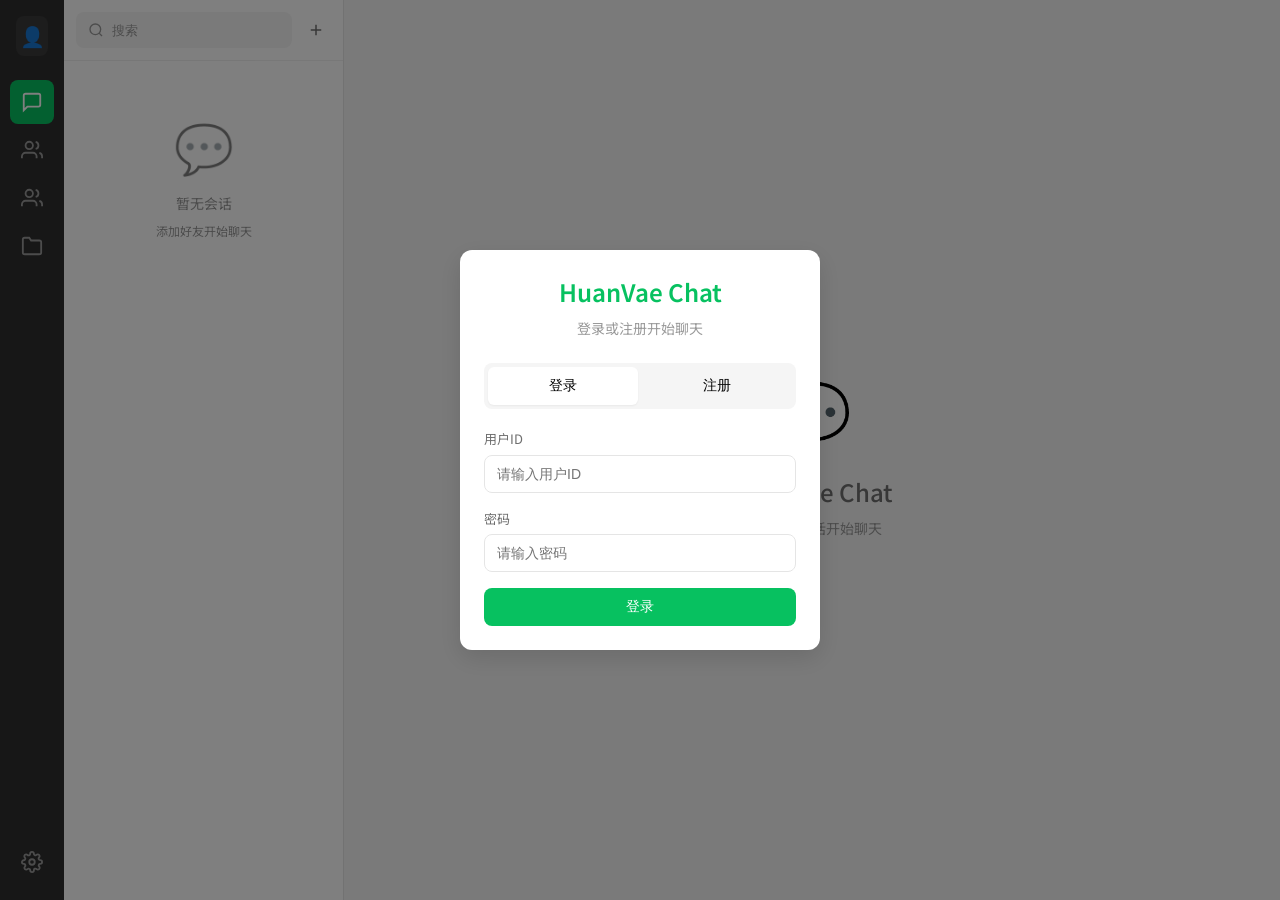
==== commit 3f96791c: "对群聊功能进行了更新,将nginx反响代理配置进行了实际应用" ====
--- a/test-web/index.html
+++ b/test-web/index.html
@@ -3,761 +3,578 @@
 <head>
   <meta charset="UTF-8" />
   <meta name="viewport" content="width=device-width, initial-scale=1.0" />
-  <title>HuanVae Chat API 测试</title>
-  <link href="https://fonts.googleapis.com/css2?family=JetBrains+Mono:wght@400;500;600&family=Noto+Sans+SC:wght@300;400;500;600;700&display=swap" rel="stylesheet">
-  <style>
-    :root {
-      --bg-primary: #0d1117;
-      --bg-secondary: #161b22;
-      --bg-tertiary: #21262d;
-      --border-color: #30363d;
-      --text-primary: #c9d1d9;
-      --text-secondary: #8b949e;
-      --accent-blue: #58a6ff;
-      --accent-green: #3fb950;
-      --accent-red: #f85149;
-      --accent-orange: #d29922;
-      --accent-purple: #a371f7;
-      --accent-pink: #db61a2;
-      --shadow: 0 8px 24px rgba(0, 0, 0, 0.4);
-    }
-
-    * {
-      margin: 0;
-      padding: 0;
-      box-sizing: border-box;
-    }
-
-    body {
-      font-family: 'Noto Sans SC', -apple-system, BlinkMacSystemFont, sans-serif;
-      background: linear-gradient(135deg, var(--bg-primary) 0%, #0a0e14 50%, var(--bg-primary) 100%);
-      min-height: 100vh;
-      color: var(--text-primary);
-      line-height: 1.6;
-    }
-
-    .container {
-      max-width: 1400px;
-      margin: 0 auto;
-      padding: 30px 20px;
-    }
-
-    header {
-      text-align: center;
-      margin-bottom: 40px;
-      padding: 30px;
-      background: linear-gradient(180deg, var(--bg-secondary) 0%, transparent 100%);
-      border-radius: 16px;
-      border: 1px solid var(--border-color);
-    }
-
-    header h1 {
-      font-size: 2.5rem;
-      font-weight: 700;
-      background: linear-gradient(90deg, var(--accent-blue), var(--accent-purple), var(--accent-pink));
-      -webkit-background-clip: text;
-      -webkit-text-fill-color: transparent;
-      margin-bottom: 10px;
-    }
-
-    header p {
-      color: var(--text-secondary);
-      font-size: 1rem;
-    }
-
-    .grid {
-      display: grid;
-      grid-template-columns: repeat(auto-fit, minmax(450px, 1fr));
-      gap: 24px;
-    }
-
-    .card {
-      background: var(--bg-secondary);
-      border: 1px solid var(--border-color);
-      border-radius: 12px;
-      padding: 24px;
-      box-shadow: var(--shadow);
-      transition: all 0.3s ease;
-    }
-
-    .card:hover {
-      border-color: var(--accent-blue);
-      transform: translateY(-2px);
-    }
-
-    .card h2 {
-      font-size: 1.25rem;
-      font-weight: 600;
-      margin-bottom: 20px;
-      display: flex;
-      align-items: center;
-      gap: 10px;
-    }
-
-    .card h2 .icon {
-      font-size: 1.5rem;
-    }
-
-    .card h3 {
-      font-size: 1rem;
-      font-weight: 500;
-      color: var(--text-secondary);
-      margin: 20px 0 12px 0;
-      padding-top: 16px;
-      border-top: 1px solid var(--border-color);
-    }
-
-    .form-row {
-      display: flex;
-      gap: 12px;
-      margin-bottom: 12px;
-      align-items: center;
-    }
-
-    .form-row label {
-      min-width: 100px;
-      font-size: 0.875rem;
-      color: var(--text-secondary);
-    }
-
-    input, textarea, select {
-      flex: 1;
-      background: var(--bg-tertiary);
-      border: 1px solid var(--border-color);
-      border-radius: 8px;
-      padding: 10px 14px;
-      color: var(--text-primary);
-      font-family: inherit;
-      font-size: 0.875rem;
-      transition: all 0.2s ease;
-    }
-
-    input:focus, textarea:focus, select:focus {
-      outline: none;
-      border-color: var(--accent-blue);
-      box-shadow: 0 0 0 3px rgba(88, 166, 255, 0.15);
-    }
-
-    input::placeholder, textarea::placeholder {
-      color: var(--text-secondary);
-      opacity: 0.6;
-    }
-
-    button {
-      background: linear-gradient(135deg, var(--accent-blue), var(--accent-purple));
-      color: white;
-      border: none;
-      border-radius: 8px;
-      padding: 10px 20px;
-      font-size: 0.875rem;
-      font-weight: 500;
-      cursor: pointer;
-      transition: all 0.2s ease;
-      white-space: nowrap;
-    }
-
-    button:hover {
-      transform: scale(1.02);
-      box-shadow: 0 4px 12px rgba(88, 166, 255, 0.3);
-    }
-
-    button:active {
-      transform: scale(0.98);
-    }
-
-    button.secondary {
-      background: var(--bg-tertiary);
-      border: 1px solid var(--border-color);
-    }
-
-    button.success {
-      background: linear-gradient(135deg, var(--accent-green), #238636);
-    }
-
-    button.danger {
-      background: linear-gradient(135deg, var(--accent-red), #a41e1e);
-    }
-
-    button.warning {
-      background: linear-gradient(135deg, var(--accent-orange), #9e6a00);
-    }
-
-    .btn-group {
-      display: flex;
-      gap: 8px;
-      flex-wrap: wrap;
-      margin: 12px 0;
-    }
-
-    pre {
-      background: var(--bg-primary);
-      border: 1px solid var(--border-color);
-      border-radius: 8px;
-      padding: 14px;
-      font-family: 'JetBrains Mono', monospace;
-      font-size: 0.8rem;
-      overflow-x: auto;
-      max-height: 300px;
-      overflow-y: auto;
-      margin-top: 12px;
-      color: var(--text-secondary);
-    }
-
-    pre.success {
-      border-color: var(--accent-green);
-      background: rgba(63, 185, 80, 0.05);
-    }
-
-    pre.error {
-      border-color: var(--accent-red);
-      background: rgba(248, 81, 73, 0.05);
-    }
-
-    .status-bar {
-      display: flex;
-      align-items: center;
-      gap: 8px;
-      padding: 12px 16px;
-      background: var(--bg-tertiary);
-      border-radius: 8px;
-      margin-bottom: 16px;
-      font-size: 0.875rem;
-    }
-
-    .status-dot {
-      width: 10px;
-      height: 10px;
-      border-radius: 50%;
-      background: var(--accent-red);
-    }
-
-    .status-dot.online {
-      background: var(--accent-green);
-      animation: pulse 2s infinite;
-    }
-
-    @keyframes pulse {
-      0%, 100% { opacity: 1; }
-      50% { opacity: 0.5; }
-    }
-
-    .list-container {
-      max-height: 250px;
-      overflow-y: auto;
-      border: 1px solid var(--border-color);
-      border-radius: 8px;
-      background: var(--bg-primary);
-    }
-
-    .list-item {
-      padding: 12px 16px;
-      border-bottom: 1px solid var(--border-color);
-      display: flex;
-      justify-content: space-between;
-      align-items: center;
-      gap: 12px;
-    }
-
-    .list-item:last-child {
-      border-bottom: none;
-    }
-
-    .list-item:hover {
-      background: var(--bg-tertiary);
-    }
-
-    .list-item .info {
-      flex: 1;
-    }
-
-    .list-item .name {
-      font-weight: 500;
-      color: var(--text-primary);
-    }
-
-    .list-item .meta {
-      font-size: 0.75rem;
-      color: var(--text-secondary);
-      margin-top: 4px;
-    }
-
-    .list-item .actions {
-      display: flex;
-      gap: 6px;
-    }
-
-    .list-item button {
-      padding: 6px 12px;
-      font-size: 0.75rem;
-    }
-
-    .badge {
-      display: inline-block;
-      padding: 2px 8px;
-      border-radius: 12px;
-      font-size: 0.7rem;
-      font-weight: 500;
-    }
-
-    .badge.blue { background: rgba(88, 166, 255, 0.2); color: var(--accent-blue); }
-    .badge.green { background: rgba(63, 185, 80, 0.2); color: var(--accent-green); }
-    .badge.orange { background: rgba(210, 153, 34, 0.2); color: var(--accent-orange); }
-    .badge.purple { background: rgba(163, 113, 247, 0.2); color: var(--accent-purple); }
-
-    .message-list {
-      max-height: 400px;
-      overflow-y: auto;
-      border: 1px solid var(--border-color);
-      border-radius: 8px;
-      background: var(--bg-primary);
-      padding: 12px;
-    }
-
-    .message-item {
-      margin-bottom: 12px;
-      padding: 12px;
-      border-radius: 8px;
-      max-width: 80%;
-    }
-
-    .message-item.sent {
-      background: linear-gradient(135deg, var(--accent-blue), var(--accent-purple));
-      margin-left: auto;
-      color: white;
-    }
-
-    .message-item.received {
-      background: var(--bg-tertiary);
-    }
-
-    .message-header {
-      font-size: 0.75rem;
-      opacity: 0.7;
-      margin-bottom: 6px;
-    }
-
-    .message-content {
-      word-break: break-word;
-    }
-
-    .progress-bar {
-      width: 100%;
-      height: 8px;
-      background: var(--bg-tertiary);
-      border-radius: 4px;
-      overflow: hidden;
-      margin: 12px 0;
-    }
-
-    .progress-bar .fill {
-      height: 100%;
-      background: linear-gradient(90deg, var(--accent-blue), var(--accent-purple));
-      transition: width 0.3s ease;
-      border-radius: 4px;
-    }
-
-    .file-grid {
-      display: grid;
-      grid-template-columns: repeat(auto-fill, minmax(200px, 1fr));
-      gap: 12px;
-      margin-top: 12px;
-    }
-
-    .file-card {
-      background: var(--bg-tertiary);
-      border: 1px solid var(--border-color);
-      border-radius: 8px;
-      padding: 12px;
-      text-align: center;
-    }
-
-    .file-card .icon {
-      font-size: 2rem;
-      margin-bottom: 8px;
-    }
-
-    .file-card .name {
-      font-size: 0.8rem;
-      word-break: break-all;
-      margin-bottom: 4px;
-    }
-
-    .file-card .size {
-      font-size: 0.7rem;
-      color: var(--text-secondary);
-    }
-
-    .tabs {
-      display: flex;
-      gap: 4px;
-      background: var(--bg-tertiary);
-      padding: 4px;
-      border-radius: 8px;
-      margin-bottom: 16px;
-    }
-
-    .tab {
-      flex: 1;
-      padding: 10px;
-      border: none;
-      background: transparent;
-      color: var(--text-secondary);
-      border-radius: 6px;
-      cursor: pointer;
-      font-size: 0.875rem;
-      transition: all 0.2s ease;
-    }
-
-    .tab.active {
-      background: var(--bg-secondary);
-      color: var(--accent-blue);
-    }
-
-    .tab-content {
-      display: none;
-    }
-
-    .tab-content.active {
-      display: block;
-    }
-
-    .empty-state {
-      text-align: center;
-      padding: 40px 20px;
-      color: var(--text-secondary);
-    }
-
-    .empty-state .icon {
-      font-size: 3rem;
-      margin-bottom: 12px;
-      opacity: 0.5;
-    }
-
-    .checkbox-row {
-      display: flex;
-      align-items: center;
-      gap: 8px;
-    }
-
-    input[type="checkbox"] {
-      width: 18px;
-      height: 18px;
-      flex: none;
-    }
-
-    .toast {
-      position: fixed;
-      bottom: 20px;
-      right: 20px;
-      padding: 12px 20px;
-      background: var(--bg-secondary);
-      border: 1px solid var(--border-color);
-      border-radius: 8px;
-      box-shadow: var(--shadow);
-      z-index: 1000;
-      animation: slideIn 0.3s ease;
-    }
-
-    .toast.success { border-color: var(--accent-green); }
-    .toast.error { border-color: var(--accent-red); }
-
-    @keyframes slideIn {
-      from { transform: translateX(100%); opacity: 0; }
-      to { transform: translateX(0); opacity: 1; }
-    }
-
-    @media (max-width: 768px) {
-      .grid {
-        grid-template-columns: 1fr;
-      }
-      
-      .form-row {
-        flex-direction: column;
-        align-items: stretch;
-      }
-      
-      .form-row label {
-        min-width: auto;
-      }
-    }
-  </style>
+  <title>HuanVae Chat</title>
+  <link href="https://fonts.googleapis.com/css2?family=Inter:wght@300;400;500;600;700&family=Noto+Sans+SC:wght@300;400;500;600;700&display=swap" rel="stylesheet">
+  <link rel="stylesheet" href="styles.css">
 </head>
 <body>
-  <div class="container">
-    <header>
-      <h1>🚀 HuanVae Chat API</h1>
-      <p>完整功能测试界面 · 认证 · 好友 · 消息 · 文件存储</p>
-    </header>
-
-    <!-- 状态栏 -->
-    <div class="status-bar">
-      <div class="status-dot" id="statusDot"></div>
-      <span id="statusText">未登录</span>
-      <span style="margin-left: auto; color: var(--text-secondary);" id="userInfo"></span>
-    </div>
-
-    <div class="grid">
-      <!-- 认证模块 -->
-      <div class="card">
-        <h2><span class="icon">🔐</span> 认证系统</h2>
-        
-        <h3>用户注册</h3>
-        <div class="form-row">
+  <div class="app-container">
+    <!-- 左侧导航栏 -->
+    <aside class="sidebar">
+      <div class="sidebar-header">
+        <div class="user-avatar" id="currentUserAvatar" onclick="showProfileModal()">
+          <span class="avatar-placeholder">👤</span>
+        </div>
+      </div>
+      
+      <nav class="sidebar-nav">
+        <button class="nav-btn active" data-panel="chats" onclick="switchPanel('chats')" title="聊天">
+          <svg viewBox="0 0 24 24" fill="none" stroke="currentColor" stroke-width="2">
+            <path d="M21 15a2 2 0 0 1-2 2H7l-4 4V5a2 2 0 0 1 2-2h14a2 2 0 0 1 2 2z"/>
+          </svg>
+          <span class="nav-badge" id="unreadBadge" style="display: none;">0</span>
+        </button>
+        <button class="nav-btn" data-panel="contacts" onclick="switchPanel('contacts')" title="通讯录">
+          <svg viewBox="0 0 24 24" fill="none" stroke="currentColor" stroke-width="2">
+            <path d="M17 21v-2a4 4 0 0 0-4-4H5a4 4 0 0 0-4 4v2"/>
+            <circle cx="9" cy="7" r="4"/>
+            <path d="M23 21v-2a4 4 0 0 0-3-3.87"/>
+            <path d="M16 3.13a4 4 0 0 1 0 7.75"/>
+          </svg>
+        </button>
+        <button class="nav-btn" data-panel="groups" onclick="switchPanel('groups')" title="群聊">
+          <svg viewBox="0 0 24 24" fill="none" stroke="currentColor" stroke-width="2">
+            <path d="M17 21v-2a4 4 0 0 0-4-4H5a4 4 0 0 0-4 4v2"/>
+            <circle cx="9" cy="7" r="4"/>
+            <path d="M23 21v-2a4 4 0 0 0-3-3.87"/>
+            <path d="M16 3.13a4 4 0 0 1 0 7.75"/>
+          </svg>
+        </button>
+        <button class="nav-btn" data-panel="files" onclick="switchPanel('files')" title="文件">
+          <svg viewBox="0 0 24 24" fill="none" stroke="currentColor" stroke-width="2">
+            <path d="M22 19a2 2 0 0 1-2 2H4a2 2 0 0 1-2-2V5a2 2 0 0 1 2-2h5l2 3h9a2 2 0 0 1 2 2z"/>
+          </svg>
+        </button>
+      </nav>
+      
+      <div class="sidebar-footer">
+        <button class="nav-btn" onclick="showSettingsModal()" title="设置">
+          <svg viewBox="0 0 24 24" fill="none" stroke="currentColor" stroke-width="2">
+            <circle cx="12" cy="12" r="3"/>
+            <path d="M19.4 15a1.65 1.65 0 0 0 .33 1.82l.06.06a2 2 0 0 1 0 2.83 2 2 0 0 1-2.83 0l-.06-.06a1.65 1.65 0 0 0-1.82-.33 1.65 1.65 0 0 0-1 1.51V21a2 2 0 0 1-2 2 2 2 0 0 1-2-2v-.09A1.65 1.65 0 0 0 9 19.4a1.65 1.65 0 0 0-1.82.33l-.06.06a2 2 0 0 1-2.83 0 2 2 0 0 1 0-2.83l.06-.06a1.65 1.65 0 0 0 .33-1.82 1.65 1.65 0 0 0-1.51-1H3a2 2 0 0 1-2-2 2 2 0 0 1 2-2h.09A1.65 1.65 0 0 0 4.6 9a1.65 1.65 0 0 0-.33-1.82l-.06-.06a2 2 0 0 1 0-2.83 2 2 0 0 1 2.83 0l.06.06a1.65 1.65 0 0 0 1.82.33H9a1.65 1.65 0 0 0 1-1.51V3a2 2 0 0 1 2-2 2 2 0 0 1 2 2v.09a1.65 1.65 0 0 0 1 1.51 1.65 1.65 0 0 0 1.82-.33l.06-.06a2 2 0 0 1 2.83 0 2 2 0 0 1 0 2.83l-.06.06a1.65 1.65 0 0 0-.33 1.82V9a1.65 1.65 0 0 0 1.51 1H21a2 2 0 0 1 2 2 2 2 0 0 1-2 2h-.09a1.65 1.65 0 0 0-1.51 1z"/>
+          </svg>
+        </button>
+      </div>
+    </aside>
+
+    <!-- 会话/联系人列表区域 -->
+    <section class="list-panel">
+      <!-- 搜索栏 -->
+      <div class="list-header">
+        <div class="search-box">
+          <svg viewBox="0 0 24 24" fill="none" stroke="currentColor" stroke-width="2">
+            <circle cx="11" cy="11" r="8"/>
+            <path d="m21 21-4.35-4.35"/>
+          </svg>
+          <input type="text" id="searchInput" placeholder="搜索" oninput="handleSearch(this.value)">
+        </div>
+        <button class="icon-btn" onclick="showAddMenu()" title="添加">
+          <svg viewBox="0 0 24 24" fill="none" stroke="currentColor" stroke-width="2">
+            <line x1="12" y1="5" x2="12" y2="19"/>
+            <line x1="5" y1="12" x2="19" y2="12"/>
+          </svg>
+        </button>
+      </div>
+
+      <!-- 聊天列表面板 -->
+      <div class="panel-content" id="panel-chats">
+        <div class="conversation-list" id="conversationList">
+          <div class="empty-state">
+            <div class="empty-icon">💬</div>
+            <p>暂无会话</p>
+            <p class="empty-hint">添加好友开始聊天</p>
+          </div>
+        </div>
+      </div>
+
+      <!-- 通讯录面板 -->
+      <div class="panel-content" id="panel-contacts" style="display: none;">
+        <div class="panel-tabs">
+          <button class="panel-tab active" onclick="switchContactTab('friends')">好友</button>
+          <button class="panel-tab" onclick="switchContactTab('pending')">新朋友</button>
+          <button class="panel-tab" onclick="switchContactTab('sent')">已发送</button>
+        </div>
+        <div class="contact-list" id="friendsList">
+          <div class="empty-state">
+            <div class="empty-icon">👥</div>
+            <p>暂无好友</p>
+          </div>
+        </div>
+        <div class="contact-list" id="pendingList" style="display: none;"></div>
+        <div class="contact-list" id="sentList" style="display: none;"></div>
+      </div>
+
+      <!-- 群聊面板 -->
+      <div class="panel-content" id="panel-groups" style="display: none;">
+        <div class="panel-tabs">
+          <button class="panel-tab active" onclick="switchGroupTab('myGroups')">我的群聊</button>
+          <button class="panel-tab" onclick="switchGroupTab('invitations')">群邀请</button>
+        </div>
+        <div class="group-list" id="myGroupsList">
+          <div class="empty-state">
+            <div class="empty-icon">👥</div>
+            <p>暂无群聊</p>
+            <button class="btn-primary" onclick="showCreateGroupModal()">创建群聊</button>
+          </div>
+        </div>
+        <div class="group-list" id="groupInvitationsList" style="display: none;"></div>
+      </div>
+
+      <!-- 文件面板 -->
+      <div class="panel-content" id="panel-files" style="display: none;">
+        <div class="panel-tabs">
+          <button class="panel-tab active" onclick="switchFileTab('myFiles')">我的文件</button>
+          <button class="panel-tab" onclick="switchFileTab('upload')">上传文件</button>
+        </div>
+        <div class="file-list" id="myFilesList">
+          <div class="empty-state">
+            <div class="empty-icon">📁</div>
+            <p>暂无文件</p>
+          </div>
+        </div>
+        <div class="upload-panel" id="uploadPanel" style="display: none;">
+          <div class="upload-area" id="uploadArea" onclick="document.getElementById('fileInput').click()">
+            <input type="file" id="fileInput" style="display: none;" onchange="handleFileSelect(this.files)">
+            <div class="upload-icon">📤</div>
+            <p>点击或拖拽文件到此处上传</p>
+            <p class="upload-hint">支持图片、视频、文档，最大 500MB</p>
+          </div>
+          <div class="upload-options">
+            <div class="form-group">
+              <label>存储位置</label>
+              <select id="uploadLocation" onchange="toggleRelatedId()">
+                <option value="user_files">个人文件</option>
+                <option value="friend_messages">发送给好友</option>
+                <option value="group_files">发送到群聊</option>
+              </select>
+            </div>
+            <div class="form-group" id="relatedIdGroup" style="display: none;">
+              <label>选择目标</label>
+              <select id="uploadRelatedId"></select>
+            </div>
+            <div class="form-group">
+              <label class="checkbox-label">
+                <input type="checkbox" id="forceUpload">
+                <span>强制上传（跳过秒传）</span>
+              </label>
+            </div>
+          </div>
+          <div class="upload-progress" id="uploadProgress" style="display: none;">
+            <div class="progress-bar">
+              <div class="progress-fill" id="uploadProgressFill"></div>
+            </div>
+            <p class="progress-text" id="uploadProgressText">准备上传...</p>
+          </div>
+        </div>
+      </div>
+    </section>
+
+    <!-- 主聊天区域 -->
+    <main class="chat-panel" id="chatPanel">
+      <!-- 未选择聊天时的欢迎界面 -->
+      <div class="welcome-screen" id="welcomeScreen">
+        <div class="welcome-content">
+          <div class="welcome-logo">💬</div>
+          <h2>HuanVae Chat</h2>
+          <p>选择一个会话开始聊天</p>
+          <div class="quick-actions" id="quickActions" style="display: none;">
+            <button onclick="showAddFriendModal()">➕ 添加好友</button>
+            <button onclick="showCreateGroupModal()">👥 创建群聊</button>
+          </div>
+        </div>
+      </div>
+
+      <!-- 聊天界面 -->
+      <div class="chat-view" id="chatView" style="display: none;">
+        <!-- 聊天头部 -->
+        <header class="chat-header">
+          <div class="chat-info">
+            <div class="chat-avatar" id="chatAvatar">
+              <span class="avatar-placeholder">👤</span>
+            </div>
+            <div class="chat-meta">
+              <h3 id="chatName">聊天名称</h3>
+              <span class="chat-status" id="chatStatus"></span>
+            </div>
+          </div>
+          <div class="chat-actions">
+            <button class="icon-btn" onclick="toggleInfoPanel()" title="详情">
+              <svg viewBox="0 0 24 24" fill="none" stroke="currentColor" stroke-width="2">
+                <circle cx="12" cy="12" r="10"/>
+                <line x1="12" y1="16" x2="12" y2="12"/>
+                <line x1="12" y1="8" x2="12.01" y2="8"/>
+              </svg>
+            </button>
+            <button class="icon-btn" id="btnGroupNotice" onclick="showGroupNotices()" title="公告" style="display: none;">
+              <svg viewBox="0 0 24 24" fill="none" stroke="currentColor" stroke-width="2">
+                <path d="M4 15s1-1 4-1 5 2 8 2 4-1 4-1V3s-1 1-4 1-5-2-8-2-4 1-4 1z"/>
+                <line x1="4" y1="22" x2="4" y2="15"/>
+              </svg>
+            </button>
+          </div>
+        </header>
+
+        <!-- 消息列表 -->
+        <div class="message-container" id="messageContainer">
+          <div class="message-list" id="messageList">
+            <div class="message-loading" id="messageLoading" style="display: none;">
+              <div class="loading-spinner"></div>
+              <span>加载消息中...</span>
+            </div>
+          </div>
+        </div>
+
+        <!-- 输入区域 -->
+        <footer class="chat-input-area">
+          <div class="input-toolbar">
+            <button class="tool-btn" onclick="document.getElementById('chatFileInput').click()" title="发送文件">
+              <input type="file" id="chatFileInput" style="display: none;" onchange="sendFileMessage(this.files)">
+              📎
+            </button>
+            <button class="tool-btn" onclick="showEmojiPicker()" title="表情">😊</button>
+          </div>
+          <div class="input-wrapper">
+            <textarea id="messageInput" placeholder="输入消息..." rows="1" 
+              onkeydown="handleInputKeydown(event)" oninput="autoResizeInput(this)"></textarea>
+          </div>
+          <button class="send-btn" onclick="sendMessage()" title="发送">
+            <svg viewBox="0 0 24 24" fill="none" stroke="currentColor" stroke-width="2">
+              <line x1="22" y1="2" x2="11" y2="13"/>
+              <polygon points="22 2 15 22 11 13 2 9 22 2"/>
+            </svg>
+          </button>
+        </footer>
+      </div>
+    </main>
+
+    <!-- 右侧信息面板 -->
+    <aside class="info-panel" id="infoPanel" style="display: none;">
+      <header class="info-header">
+        <h3 id="infoPanelTitle">详细信息</h3>
+        <button class="icon-btn" onclick="toggleInfoPanel()">
+          <svg viewBox="0 0 24 24" fill="none" stroke="currentColor" stroke-width="2">
+            <line x1="18" y1="6" x2="6" y2="18"/>
+            <line x1="6" y1="6" x2="18" y2="18"/>
+          </svg>
+        </button>
+      </header>
+      <div class="info-content" id="infoPanelContent">
+        <!-- 动态填充 -->
+      </div>
+    </aside>
+  </div>
+
+  <!-- 登录/注册模态框 -->
+  <div class="modal" id="authModal">
+    <div class="modal-backdrop" onclick="closeModal('authModal')"></div>
+    <div class="modal-content auth-modal">
+      <div class="auth-header">
+        <h2>HuanVae Chat</h2>
+        <p>登录或注册开始聊天</p>
+      </div>
+      <div class="auth-tabs">
+        <button class="auth-tab active" onclick="switchAuthTab('login')">登录</button>
+        <button class="auth-tab" onclick="switchAuthTab('register')">注册</button>
+      </div>
+      
+      <form id="loginForm" class="auth-form" onsubmit="handleLogin(event)">
+        <div class="form-group">
           <label>用户ID</label>
-          <input id="reg_user_id" type="text" placeholder="唯一用户标识" />
-        </div>
-        <div class="form-row">
+          <input type="text" id="loginUserId" required placeholder="请输入用户ID">
+        </div>
+        <div class="form-group">
+          <label>密码</label>
+          <input type="password" id="loginPassword" required placeholder="请输入密码">
+        </div>
+        <button type="submit" class="btn-primary btn-block">登录</button>
+      </form>
+      
+      <form id="registerForm" class="auth-form" style="display: none;" onsubmit="handleRegister(event)">
+        <div class="form-group">
+          <label>用户ID</label>
+          <input type="text" id="regUserId" required placeholder="唯一用户标识">
+        </div>
+        <div class="form-group">
           <label>昵称</label>
-          <input id="reg_nickname" type="text" placeholder="显示昵称" />
-        </div>
-        <div class="form-row">
+          <input type="text" id="regNickname" required placeholder="显示昵称">
+        </div>
+        <div class="form-group">
           <label>密码</label>
-          <input id="reg_password" type="password" placeholder="至少6位" />
-        </div>
-        <div class="form-row">
+          <input type="password" id="regPassword" required placeholder="至少6位" minlength="6">
+        </div>
+        <div class="form-group">
+          <label>邮箱（可选）</label>
+          <input type="email" id="regEmail" placeholder="email@example.com">
+        </div>
+        <button type="submit" class="btn-primary btn-block">注册</button>
+      </form>
+    </div>
+  </div>
+
+  <!-- 添加好友模态框 -->
+  <div class="modal" id="addFriendModal" style="display: none;">
+    <div class="modal-backdrop" onclick="closeModal('addFriendModal')"></div>
+    <div class="modal-content">
+      <div class="modal-header">
+        <h3>添加好友</h3>
+        <button class="icon-btn" onclick="closeModal('addFriendModal')">✕</button>
+      </div>
+      <form onsubmit="submitFriendRequest(event)">
+        <div class="form-group">
+          <label>用户ID</label>
+          <input type="text" id="addFriendId" required placeholder="请输入对方用户ID">
+        </div>
+        <div class="form-group">
+          <label>验证消息</label>
+          <textarea id="addFriendMsg" rows="3" placeholder="请输入验证消息（可选）"></textarea>
+        </div>
+        <div class="modal-actions">
+          <button type="button" class="btn-secondary" onclick="closeModal('addFriendModal')">取消</button>
+          <button type="submit" class="btn-primary">发送请求</button>
+        </div>
+      </form>
+    </div>
+  </div>
+
+  <!-- 创建群聊模态框 -->
+  <div class="modal" id="createGroupModal" style="display: none;">
+    <div class="modal-backdrop" onclick="closeModal('createGroupModal')"></div>
+    <div class="modal-content">
+      <div class="modal-header">
+        <h3>创建群聊</h3>
+        <button class="icon-btn" onclick="closeModal('createGroupModal')">✕</button>
+      </div>
+      <form onsubmit="createGroup(event)">
+        <div class="form-group">
+          <label>群名称</label>
+          <input type="text" id="groupName" required placeholder="请输入群名称">
+        </div>
+        <div class="form-group">
+          <label>群描述</label>
+          <textarea id="groupDesc" rows="3" placeholder="请输入群描述（可选）"></textarea>
+        </div>
+        <div class="form-group">
+          <label>加群方式</label>
+          <select id="groupJoinMode">
+            <option value="open">开放加入</option>
+            <option value="approval_required">需要审批</option>
+            <option value="invite_only">仅邀请</option>
+            <option value="admin_invite_only">仅管理员邀请</option>
+            <option value="closed">禁止加入</option>
+          </select>
+        </div>
+        <div class="modal-actions">
+          <button type="button" class="btn-secondary" onclick="closeModal('createGroupModal')">取消</button>
+          <button type="submit" class="btn-primary">创建</button>
+        </div>
+      </form>
+    </div>
+  </div>
+
+  <!-- 邀请成员模态框 -->
+  <div class="modal" id="inviteMemberModal" style="display: none;">
+    <div class="modal-backdrop" onclick="closeModal('inviteMemberModal')"></div>
+    <div class="modal-content">
+      <div class="modal-header">
+        <h3>邀请成员</h3>
+        <button class="icon-btn" onclick="closeModal('inviteMemberModal')">✕</button>
+      </div>
+      <form onsubmit="inviteToGroup(event)">
+        <div class="form-group">
+          <label>选择好友</label>
+          <div class="checkbox-list" id="inviteFriendsList"></div>
+        </div>
+        <div class="form-group">
+          <label>邀请消息</label>
+          <input type="text" id="inviteMessage" placeholder="可选">
+        </div>
+        <div class="modal-actions">
+          <button type="button" class="btn-secondary" onclick="closeModal('inviteMemberModal')">取消</button>
+          <button type="submit" class="btn-primary">邀请</button>
+        </div>
+      </form>
+    </div>
+  </div>
+
+  <!-- 群公告模态框 -->
+  <div class="modal" id="groupNoticeModal" style="display: none;">
+    <div class="modal-backdrop" onclick="closeModal('groupNoticeModal')"></div>
+    <div class="modal-content modal-lg">
+      <div class="modal-header">
+        <h3>群公告</h3>
+        <button class="icon-btn" onclick="closeModal('groupNoticeModal')">✕</button>
+      </div>
+      <div class="notice-list" id="noticeList"></div>
+      <div class="modal-actions" id="noticeActions" style="display: none;">
+        <button class="btn-primary" onclick="showPublishNoticeForm()">发布公告</button>
+      </div>
+      <form id="publishNoticeForm" style="display: none;" onsubmit="publishNotice(event)">
+        <div class="form-group">
+          <label>公告标题</label>
+          <input type="text" id="noticeTitle" required placeholder="请输入标题">
+        </div>
+        <div class="form-group">
+          <label>公告内容</label>
+          <textarea id="noticeContent" rows="4" required placeholder="请输入内容"></textarea>
+        </div>
+        <div class="form-group">
+          <label class="checkbox-label">
+            <input type="checkbox" id="noticePinned">
+            <span>置顶公告</span>
+          </label>
+        </div>
+        <div class="modal-actions">
+          <button type="button" class="btn-secondary" onclick="hidePublishNoticeForm()">取消</button>
+          <button type="submit" class="btn-primary">发布</button>
+        </div>
+      </form>
+    </div>
+  </div>
+
+  <!-- 生成邀请码模态框 -->
+  <div class="modal" id="inviteCodeModal" style="display: none;">
+    <div class="modal-backdrop" onclick="closeModal('inviteCodeModal')"></div>
+    <div class="modal-content">
+      <div class="modal-header">
+        <h3>生成邀请码</h3>
+        <button class="icon-btn" onclick="closeModal('inviteCodeModal')">✕</button>
+      </div>
+      <form onsubmit="generateInviteCode(event)">
+        <div class="form-group">
+          <label>最大使用次数</label>
+          <input type="number" id="inviteCodeMaxUses" value="10" min="1" max="1000">
+        </div>
+        <div class="form-group">
+          <label>有效期（小时）</label>
+          <input type="number" id="inviteCodeExpires" value="24" min="1" max="720">
+        </div>
+        <div class="modal-actions">
+          <button type="button" class="btn-secondary" onclick="closeModal('inviteCodeModal')">取消</button>
+          <button type="submit" class="btn-primary">生成</button>
+        </div>
+      </form>
+      <div id="generatedCodeResult" style="display: none;">
+        <div class="invite-code-display">
+          <p class="code-label">邀请码</p>
+          <p class="code-value" id="inviteCodeValue"></p>
+          <button class="btn-secondary" onclick="copyInviteCode()">复制</button>
+        </div>
+      </div>
+    </div>
+  </div>
+
+  <!-- 使用邀请码模态框 -->
+  <div class="modal" id="useInviteCodeModal" style="display: none;">
+    <div class="modal-backdrop" onclick="closeModal('useInviteCodeModal')"></div>
+    <div class="modal-content">
+      <div class="modal-header">
+        <h3>使用邀请码加入群聊</h3>
+        <button class="icon-btn" onclick="closeModal('useInviteCodeModal')">✕</button>
+      </div>
+      <form onsubmit="joinByInviteCode(event)">
+        <div class="form-group">
+          <label>邀请码</label>
+          <input type="text" id="joinInviteCode" required placeholder="请输入邀请码">
+        </div>
+        <div class="modal-actions">
+          <button type="button" class="btn-secondary" onclick="closeModal('useInviteCodeModal')">取消</button>
+          <button type="submit" class="btn-primary">加入</button>
+        </div>
+      </form>
+    </div>
+  </div>
+
+  <!-- 个人资料模态框 -->
+  <div class="modal" id="profileModal" style="display: none;">
+    <div class="modal-backdrop" onclick="closeModal('profileModal')"></div>
+    <div class="modal-content">
+      <div class="modal-header">
+        <h3>个人资料</h3>
+        <button class="icon-btn" onclick="closeModal('profileModal')">✕</button>
+      </div>
+      <div class="profile-header">
+        <div class="profile-avatar" id="profileAvatar">
+          <span class="avatar-placeholder">👤</span>
+        </div>
+        <input type="file" id="avatarInput" accept="image/*" style="display: none;" onchange="uploadAvatar(this.files)">
+        <button class="btn-secondary btn-sm" onclick="document.getElementById('avatarInput').click()">更换头像</button>
+      </div>
+      <form onsubmit="updateProfile(event)">
+        <div class="form-group">
+          <label>用户ID</label>
+          <input type="text" id="profileUserId" disabled>
+        </div>
+        <div class="form-group">
+          <label>昵称</label>
+          <input type="text" id="profileNickname" disabled>
+        </div>
+        <div class="form-group">
           <label>邮箱</label>
-          <input id="reg_email" type="email" placeholder="可选" />
-        </div>
-        <button onclick="register()" class="success">注册</button>
-        <pre id="regResult"></pre>
-
-        <h3>用户登录</h3>
-        <div class="form-row">
-          <label>用户ID</label>
-          <input id="login_user_id" type="text" placeholder="用户ID" />
-        </div>
-        <div class="form-row">
-          <label>密码</label>
-          <input id="login_password" type="password" placeholder="密码" />
-        </div>
-        <button onclick="login()">登录</button>
-        <button onclick="logout()" class="secondary">登出</button>
-        <button onclick="refreshToken()" class="warning">刷新Token</button>
-        <pre id="loginResult"></pre>
-
-        <h3>设备管理</h3>
-        <button onclick="listDevices()">获取设备列表</button>
-        <div class="list-container" id="devicesList" style="margin-top: 12px;"></div>
-      </div>
-
-      <!-- 好友模块 -->
-      <div class="card">
-        <h2><span class="icon">👥</span> 好友系统</h2>
-        
-        <h3>发送好友请求</h3>
-        <div class="form-row">
-          <label>目标用户ID</label>
-          <input id="friend_target_id" type="text" placeholder="要添加的用户ID" />
-        </div>
-        <div class="form-row">
-          <label>申请理由</label>
-          <input id="friend_reason" type="text" placeholder="可选" />
-        </div>
-        <button onclick="submitFriendRequest()" class="success">发送请求</button>
-        <pre id="friendRequestResult"></pre>
-
-        <h3>待处理请求</h3>
-        <button onclick="listPendingRequests()">刷新</button>
-        <div class="list-container" id="pendingList" style="margin-top: 12px;"></div>
-
-        <h3>已发送请求</h3>
-        <button onclick="listSentRequests()">刷新</button>
-        <div class="list-container" id="sentList" style="margin-top: 12px;"></div>
-
-        <h3>好友列表</h3>
-        <button onclick="listFriends()">刷新</button>
-        <div class="list-container" id="friendsList" style="margin-top: 12px;"></div>
-      </div>
-
-      <!-- 消息模块 -->
-      <div class="card">
-        <h2><span class="icon">💬</span> 好友消息</h2>
-        
-        <h3>发送消息</h3>
-        <div class="form-row">
-          <label>接收者ID</label>
-          <input id="msg_receiver_id" type="text" placeholder="好友ID" />
-        </div>
-        <div class="form-row">
-          <label>消息类型</label>
-          <select id="msg_type" onchange="toggleFileUpload()">
-            <option value="text">文本</option>
-            <option value="image">图片</option>
-            <option value="video">视频</option>
-            <option value="file">文件</option>
-          </select>
-        </div>
-        <div class="form-row">
-          <label>内容</label>
-          <textarea id="msg_content" rows="2" placeholder="消息内容"></textarea>
-        </div>
-        
-        <!-- 文件上传区域（选择图片/视频/文件时显示） -->
-        <div id="file_upload_section" style="display: none; margin: 12px 0; padding: 12px; background: var(--bg-tertiary); border-radius: 8px;">
-          <div class="form-row">
-            <label>选择文件</label>
-            <input id="msg_file_input" type="file" />
-          </div>
-          <div class="progress-bar" id="msgUploadProgress" style="display: none;">
-            <div class="fill" id="msgUploadProgressFill" style="width: 0%;"></div>
-          </div>
-          <p id="msgUploadProgressText" style="font-size: 0.8rem; color: var(--text-secondary);"></p>
-        </div>
-        
-        <div class="btn-group">
-          <button onclick="sendMessage()" class="success">发送文本</button>
-          <button onclick="uploadAndSendFile()" class="success" id="btnUploadAndSend" style="display: none;">📎 上传并发送</button>
-        </div>
-        <pre id="sendMsgResult"></pre>
-
-        <h3>查看消息</h3>
-        <div class="form-row">
-          <label>好友ID</label>
-          <input id="chat_friend_id" type="text" placeholder="与谁的对话" />
-          <button onclick="loadMessages()">加载</button>
-        </div>
-        <div class="message-list" id="messagesList">
-          <div class="empty-state">
-            <div class="icon">💭</div>
-            <p>输入好友ID查看消息</p>
-          </div>
-        </div>
-
-        <h3>消息操作</h3>
-        <div class="form-row">
-          <label>消息UUID</label>
-          <input id="op_message_uuid" type="text" placeholder="消息UUID" />
-        </div>
-        <div class="btn-group">
-          <button onclick="deleteMessage()" class="danger">删除</button>
-          <button onclick="recallMessage()" class="warning">撤回</button>
-        </div>
-        <pre id="msgOpResult"></pre>
-      </div>
-
-      <!-- 个人资料模块 -->
-      <div class="card">
-        <h2><span class="icon">👤</span> 个人资料</h2>
-        
-        <button onclick="loadProfile()">获取个人信息</button>
-        <pre id="profileResult"></pre>
-
-        <h3>更新资料</h3>
-        <div class="form-row">
-          <label>邮箱</label>
-          <input id="profile_email" type="email" placeholder="新邮箱" />
-        </div>
-        <div class="form-row">
-          <label>签名</label>
-          <input id="profile_signature" type="text" placeholder="个性签名" />
-        </div>
-        <button onclick="updateProfile()">保存</button>
-
-        <h3>修改密码</h3>
-        <div class="form-row">
+          <input type="email" id="profileEmail" placeholder="请输入邮箱">
+        </div>
+        <div class="form-group">
+          <label>个性签名</label>
+          <textarea id="profileSignature" rows="2" placeholder="请输入个性签名"></textarea>
+        </div>
+        <button type="submit" class="btn-primary btn-block">保存</button>
+      </form>
+      <hr>
+      <h4>修改密码</h4>
+      <form onsubmit="changePassword(event)">
+        <div class="form-group">
           <label>旧密码</label>
-          <input id="old_password" type="password" placeholder="当前密码" />
-        </div>
-        <div class="form-row">
+          <input type="password" id="oldPassword" required>
+        </div>
+        <div class="form-group">
           <label>新密码</label>
-          <input id="new_password" type="password" placeholder="新密码" />
-        </div>
-        <button onclick="changePassword()" class="warning">修改密码</button>
-
-        <h3>上传头像</h3>
-        <div class="form-row">
-          <input id="avatar_file" type="file" accept="image/*" />
-          <button onclick="uploadAvatar()">上传</button>
-        </div>
-        <pre id="avatarResult"></pre>
-      </div>
-
-      <!-- 文件存储模块 -->
-      <div class="card" style="grid-column: span 2;">
-        <h2><span class="icon">📁</span> 文件存储</h2>
-        
-        <div class="tabs">
-          <button class="tab active" onclick="switchTab('upload')">上传文件</button>
-          <button class="tab" onclick="switchTab('myfiles')">我的文件</button>
-          <button class="tab" onclick="switchTab('friendfile')">好友文件</button>
-        </div>
-
-        <div class="tab-content active" id="tab-upload">
-          <h3>上传新文件</h3>
-          <div class="form-row">
-            <label>选择文件</label>
-            <input id="upload_file" type="file" />
-          </div>
-          <div class="form-row">
-            <label>文件类型</label>
-            <select id="upload_file_type">
-              <option value="user_image">用户图片</option>
-              <option value="user_video">用户视频</option>
-              <option value="user_document">用户文档</option>
-            </select>
-          </div>
-          <div class="form-row">
-            <label>存储位置</label>
-            <select id="upload_storage_location">
-              <option value="user_files">个人文件</option>
-              <option value="friend_messages">好友消息</option>
-            </select>
-          </div>
-          <div class="form-row" id="related_id_row" style="display: none;">
-            <label>好友ID</label>
-            <input id="upload_related_id" type="text" placeholder="选择好友消息时必填" />
-          </div>
-          <div class="checkbox-row">
-            <input type="checkbox" id="force_upload" />
-            <label for="force_upload">强制上传（跳过秒传）</label>
-          </div>
-          <button onclick="uploadFile()" class="success" style="margin-top: 12px;">开始上传</button>
-          
-          <div class="progress-bar" id="uploadProgress" style="display: none;">
-            <div class="fill" id="uploadProgressFill" style="width: 0%;"></div>
-          </div>
-          <p id="uploadProgressText" style="font-size: 0.8rem; color: var(--text-secondary);"></p>
-          <pre id="uploadResult"></pre>
-        </div>
-
-        <div class="tab-content" id="tab-myfiles">
-          <h3>我的文件</h3>
-          <button onclick="listMyFiles()">刷新文件列表</button>
-          <div class="file-grid" id="myFilesList" style="margin-top: 12px;"></div>
-          <pre id="myFilesResult"></pre>
-        </div>
-
-        <div class="tab-content" id="tab-friendfile">
-          <h3>好友文件预签名URL</h3>
-          <div class="form-row">
-            <label>文件UUID</label>
-            <input id="friend_file_uuid" type="text" placeholder="好友文件UUID" />
-          </div>
-          <div class="form-row">
-            <label>有效期</label>
-            <select id="friend_file_expires">
-              <option value="normal">普通（3小时）</option>
-              <option value="extended">扩展（自定义）</option>
-            </select>
-          </div>
-          <div class="form-row" id="extended_hours_row" style="display: none;">
-            <label>小时数</label>
-            <input id="extended_hours" type="number" value="24" min="3" max="168" />
-          </div>
-          <button onclick="getFriendFileUrl()">获取预签名URL</button>
-          <pre id="friendFileResult"></pre>
-          
-          <h3>文件预览</h3>
-          <div id="filePreview" style="margin-top: 12px; padding: 20px; background: var(--bg-primary); border-radius: 8px; text-align: center;">
-            <div class="empty-state">
-              <div class="icon">🖼️</div>
-              <p>获取预签名URL后可预览文件</p>
-            </div>
-          </div>
-        </div>
-      </div>
-    </div>
-  </div>
+          <input type="password" id="newPassword" required minlength="6">
+        </div>
+        <button type="submit" class="btn-secondary btn-block">修改密码</button>
+      </form>
+      <hr>
+      <button class="btn-danger btn-block" onclick="logout()">退出登录</button>
+    </div>
+  </div>
+
+  <!-- 设置模态框 -->
+  <div class="modal" id="settingsModal" style="display: none;">
+    <div class="modal-backdrop" onclick="closeModal('settingsModal')"></div>
+    <div class="modal-content">
+      <div class="modal-header">
+        <h3>设置</h3>
+        <button class="icon-btn" onclick="closeModal('settingsModal')">✕</button>
+      </div>
+      <div class="settings-section">
+        <h4>设备管理</h4>
+        <button class="btn-secondary btn-block" onclick="showDevices()">查看登录设备</button>
+        <div id="devicesList" style="margin-top: 12px;"></div>
+      </div>
+      <div class="settings-section">
+        <h4>关于</h4>
+        <p class="text-muted">HuanVae Chat v1.0</p>
+        <p class="text-muted">基于 Rust + Axum 构建的即时通讯系统</p>
+      </div>
+    </div>
+  </div>
+
+  <!-- 添加菜单 -->
+  <div class="dropdown-menu" id="addMenu" style="display: none;">
+    <button class="dropdown-item" onclick="showAddFriendModal()">
+      <span class="dropdown-icon">👤</span>
+      添加好友
+    </button>
+    <button class="dropdown-item" onclick="showCreateGroupModal()">
+      <span class="dropdown-icon">👥</span>
+      创建群聊
+    </button>
+    <button class="dropdown-item" onclick="showUseInviteCodeModal()">
+      <span class="dropdown-icon">🔗</span>
+      使用邀请码
+    </button>
+  </div>
+
+  <!-- Toast 提示容器 -->
+  <div class="toast-container" id="toastContainer"></div>
 
   <script src="app.js"></script>
 </body>
--- a/test-web/styles.css
+++ b/test-web/styles.css
@@ -0,0 +1,1519 @@
+/* HuanVae Chat - Modern Chat UI Styles */
+
+:root {
+  /* 主题色 */
+  --primary: #07c160;
+  --primary-hover: #06ae56;
+  --primary-light: rgba(7, 193, 96, 0.1);
+  
+  /* 背景色 */
+  --bg-base: #f5f5f5;
+  --bg-white: #ffffff;
+  --bg-hover: #f0f0f0;
+  --bg-active: #e8e8e8;
+  --bg-sidebar: #2e2e2e;
+  --bg-sidebar-hover: #3a3a3a;
+  
+  /* 文字色 */
+  --text-primary: #1a1a1a;
+  --text-secondary: #6e6e6e;
+  --text-tertiary: #999999;
+  --text-white: #ffffff;
+  --text-link: #576b95;
+  
+  /* 边框色 */
+  --border: #e5e5e5;
+  --border-light: #f0f0f0;
+  
+  /* 消息气泡 */
+  --bubble-self: #95ec69;
+  --bubble-other: #ffffff;
+  
+  /* 状态色 */
+  --success: #07c160;
+  --warning: #fa9d3b;
+  --error: #fa5151;
+  --info: #10aeff;
+  
+  /* 尺寸 */
+  --sidebar-width: 64px;
+  --list-width: 280px;
+  --info-panel-width: 300px;
+  
+  /* 动画 */
+  --transition-fast: 0.15s ease;
+  --transition-normal: 0.25s ease;
+  
+  /* 阴影 */
+  --shadow-sm: 0 1px 2px rgba(0, 0, 0, 0.05);
+  --shadow-md: 0 4px 12px rgba(0, 0, 0, 0.08);
+  --shadow-lg: 0 8px 24px rgba(0, 0, 0, 0.12);
+}
+
+/* 暗色主题 */
+@media (prefers-color-scheme: dark) {
+  :root {
+    --bg-base: #111111;
+    --bg-white: #1a1a1a;
+    --bg-hover: #252525;
+    --bg-active: #303030;
+    --bg-sidebar: #1a1a1a;
+    --bg-sidebar-hover: #252525;
+    --text-primary: #e5e5e5;
+    --text-secondary: #999999;
+    --text-tertiary: #666666;
+    --border: #333333;
+    --border-light: #2a2a2a;
+    --bubble-other: #262626;
+  }
+}
+
+/* 基础重置 */
+* {
+  margin: 0;
+  padding: 0;
+  box-sizing: border-box;
+}
+
+html, body {
+  height: 100%;
+  overflow: hidden;
+}
+
+body {
+  font-family: 'Noto Sans SC', -apple-system, BlinkMacSystemFont, 'Segoe UI', Roboto, sans-serif;
+  font-size: 14px;
+  line-height: 1.5;
+  color: var(--text-primary);
+  background: var(--bg-base);
+  -webkit-font-smoothing: antialiased;
+}
+
+/* 主容器 - 三栏布局 */
+.app-container {
+  display: flex;
+  height: 100vh;
+  overflow: hidden;
+}
+
+/* 左侧导航栏 */
+.sidebar {
+  width: var(--sidebar-width);
+  background: var(--bg-sidebar);
+  display: flex;
+  flex-direction: column;
+  flex-shrink: 0;
+}
+
+.sidebar-header {
+  padding: 16px;
+  display: flex;
+  justify-content: center;
+}
+
+.user-avatar {
+  width: 40px;
+  height: 40px;
+  border-radius: 8px;
+  background: var(--bg-sidebar-hover);
+  display: flex;
+  align-items: center;
+  justify-content: center;
+  cursor: pointer;
+  overflow: hidden;
+  transition: var(--transition-fast);
+}
+
+.user-avatar:hover {
+  transform: scale(1.05);
+}
+
+.user-avatar img {
+  width: 100%;
+  height: 100%;
+  object-fit: cover;
+}
+
+.avatar-placeholder {
+  font-size: 20px;
+}
+
+.sidebar-nav {
+  flex: 1;
+  display: flex;
+  flex-direction: column;
+  align-items: center;
+  padding: 8px 0;
+  gap: 4px;
+}
+
+.nav-btn {
+  width: 44px;
+  height: 44px;
+  border: none;
+  background: transparent;
+  border-radius: 8px;
+  cursor: pointer;
+  display: flex;
+  align-items: center;
+  justify-content: center;
+  color: var(--text-tertiary);
+  transition: var(--transition-fast);
+  position: relative;
+}
+
+.nav-btn:hover {
+  background: var(--bg-sidebar-hover);
+  color: var(--text-white);
+}
+
+.nav-btn.active {
+  background: var(--primary);
+  color: var(--text-white);
+}
+
+.nav-btn svg {
+  width: 22px;
+  height: 22px;
+}
+
+.nav-badge {
+  position: absolute;
+  top: 4px;
+  right: 4px;
+  min-width: 16px;
+  height: 16px;
+  background: var(--error);
+  color: var(--text-white);
+  font-size: 10px;
+  font-weight: 600;
+  border-radius: 8px;
+  display: flex;
+  align-items: center;
+  justify-content: center;
+  padding: 0 4px;
+}
+
+.sidebar-footer {
+  padding: 16px;
+  display: flex;
+  justify-content: center;
+}
+
+/* 列表面板 */
+.list-panel {
+  width: var(--list-width);
+  background: var(--bg-white);
+  border-right: 1px solid var(--border);
+  display: flex;
+  flex-direction: column;
+  flex-shrink: 0;
+}
+
+.list-header {
+  padding: 12px;
+  display: flex;
+  gap: 8px;
+  border-bottom: 1px solid var(--border-light);
+}
+
+.search-box {
+  flex: 1;
+  display: flex;
+  align-items: center;
+  gap: 8px;
+  padding: 8px 12px;
+  background: var(--bg-base);
+  border-radius: 8px;
+}
+
+.search-box svg {
+  width: 16px;
+  height: 16px;
+  color: var(--text-tertiary);
+  flex-shrink: 0;
+}
+
+.search-box input {
+  flex: 1;
+  border: none;
+  background: transparent;
+  font-size: 13px;
+  color: var(--text-primary);
+  outline: none;
+}
+
+.search-box input::placeholder {
+  color: var(--text-tertiary);
+}
+
+.icon-btn {
+  width: 36px;
+  height: 36px;
+  border: none;
+  background: transparent;
+  border-radius: 8px;
+  cursor: pointer;
+  display: flex;
+  align-items: center;
+  justify-content: center;
+  color: var(--text-secondary);
+  transition: var(--transition-fast);
+}
+
+.icon-btn:hover {
+  background: var(--bg-hover);
+  color: var(--text-primary);
+}
+
+.icon-btn svg {
+  width: 18px;
+  height: 18px;
+}
+
+/* 面板内容 */
+.panel-content {
+  flex: 1;
+  overflow-y: auto;
+}
+
+.panel-tabs {
+  display: flex;
+  padding: 8px 12px;
+  gap: 4px;
+  border-bottom: 1px solid var(--border-light);
+}
+
+.panel-tab {
+  flex: 1;
+  padding: 8px;
+  border: none;
+  background: transparent;
+  border-radius: 6px;
+  font-size: 13px;
+  color: var(--text-secondary);
+  cursor: pointer;
+  transition: var(--transition-fast);
+}
+
+.panel-tab:hover {
+  background: var(--bg-hover);
+}
+
+.panel-tab.active {
+  background: var(--primary-light);
+  color: var(--primary);
+  font-weight: 500;
+}
+
+/* 会话列表 */
+.conversation-list, .contact-list, .group-list, .file-list {
+  padding: 8px;
+}
+
+.conversation-item, .contact-item, .group-item {
+  display: flex;
+  align-items: center;
+  gap: 12px;
+  padding: 12px;
+  border-radius: 8px;
+  cursor: pointer;
+  transition: var(--transition-fast);
+}
+
+.conversation-item:hover, .contact-item:hover, .group-item:hover {
+  background: var(--bg-hover);
+}
+
+.conversation-item.active, .contact-item.active, .group-item.active {
+  background: var(--bg-active);
+}
+
+.item-avatar {
+  width: 44px;
+  height: 44px;
+  border-radius: 8px;
+  background: var(--bg-base);
+  display: flex;
+  align-items: center;
+  justify-content: center;
+  flex-shrink: 0;
+  font-size: 20px;
+  overflow: hidden;
+}
+
+.item-avatar img {
+  width: 100%;
+  height: 100%;
+  object-fit: cover;
+}
+
+.item-info {
+  flex: 1;
+  min-width: 0;
+}
+
+.item-name {
+  font-weight: 500;
+  color: var(--text-primary);
+  white-space: nowrap;
+  overflow: hidden;
+  text-overflow: ellipsis;
+}
+
+.item-preview {
+  font-size: 12px;
+  color: var(--text-tertiary);
+  white-space: nowrap;
+  overflow: hidden;
+  text-overflow: ellipsis;
+  margin-top: 2px;
+}
+
+.item-meta {
+  text-align: right;
+  flex-shrink: 0;
+}
+
+.item-time {
+  font-size: 11px;
+  color: var(--text-tertiary);
+}
+
+.item-badge {
+  display: inline-block;
+  min-width: 18px;
+  height: 18px;
+  padding: 0 6px;
+  background: var(--error);
+  color: var(--text-white);
+  font-size: 11px;
+  font-weight: 500;
+  border-radius: 9px;
+  text-align: center;
+  line-height: 18px;
+  margin-top: 4px;
+}
+
+.item-actions {
+  display: flex;
+  gap: 4px;
+}
+
+.item-actions button {
+  padding: 4px 10px;
+  font-size: 12px;
+  border: none;
+  border-radius: 4px;
+  cursor: pointer;
+  transition: var(--transition-fast);
+}
+
+.item-actions .btn-accept {
+  background: var(--primary);
+  color: var(--text-white);
+}
+
+.item-actions .btn-reject {
+  background: var(--bg-base);
+  color: var(--text-secondary);
+}
+
+/* 空状态 */
+.empty-state {
+  text-align: center;
+  padding: 40px 20px;
+  color: var(--text-tertiary);
+}
+
+.empty-icon {
+  font-size: 48px;
+  margin-bottom: 12px;
+  opacity: 0.5;
+}
+
+.empty-state p {
+  margin-bottom: 8px;
+}
+
+.empty-hint {
+  font-size: 12px;
+}
+
+/* 主聊天区域 */
+.chat-panel {
+  flex: 1;
+  display: flex;
+  flex-direction: column;
+  background: var(--bg-base);
+  min-width: 0;
+}
+
+/* 欢迎界面 */
+.welcome-screen {
+  flex: 1;
+  display: flex;
+  align-items: center;
+  justify-content: center;
+}
+
+.welcome-content {
+  text-align: center;
+  color: var(--text-tertiary);
+}
+
+.welcome-logo {
+  font-size: 64px;
+  margin-bottom: 16px;
+}
+
+.welcome-content h2 {
+  font-size: 24px;
+  font-weight: 500;
+  color: var(--text-secondary);
+  margin-bottom: 8px;
+}
+
+.quick-actions {
+  display: flex;
+  gap: 12px;
+  justify-content: center;
+  margin-top: 24px;
+}
+
+.quick-actions button {
+  padding: 10px 20px;
+  border: 1px solid var(--border);
+  background: var(--bg-white);
+  border-radius: 8px;
+  cursor: pointer;
+  transition: var(--transition-fast);
+}
+
+.quick-actions button:hover {
+  background: var(--bg-hover);
+}
+
+/* 聊天视图 */
+.chat-view {
+  flex: 1;
+  display: flex;
+  flex-direction: column;
+  min-height: 0;
+}
+
+.chat-header {
+  padding: 12px 16px;
+  background: var(--bg-white);
+  border-bottom: 1px solid var(--border);
+  display: flex;
+  align-items: center;
+  justify-content: space-between;
+  flex-shrink: 0;
+}
+
+.chat-info {
+  display: flex;
+  align-items: center;
+  gap: 12px;
+}
+
+.chat-avatar {
+  width: 40px;
+  height: 40px;
+  border-radius: 8px;
+  background: var(--bg-base);
+  display: flex;
+  align-items: center;
+  justify-content: center;
+  font-size: 18px;
+  overflow: hidden;
+}
+
+.chat-avatar img {
+  width: 100%;
+  height: 100%;
+  object-fit: cover;
+}
+
+.chat-meta h3 {
+  font-size: 15px;
+  font-weight: 500;
+}
+
+.chat-status {
+  font-size: 12px;
+  color: var(--text-tertiary);
+}
+
+.chat-actions {
+  display: flex;
+  gap: 4px;
+}
+
+/* 消息容器 */
+.message-container {
+  flex: 1;
+  overflow-y: auto;
+  padding: 16px;
+  display: flex;
+  flex-direction: column;
+}
+
+.message-list {
+  display: flex;
+  flex-direction: column;
+  gap: 16px;
+}
+
+.message-loading {
+  display: flex;
+  align-items: center;
+  justify-content: center;
+  gap: 8px;
+  padding: 20px;
+  color: var(--text-tertiary);
+}
+
+.loading-spinner {
+  width: 20px;
+  height: 20px;
+  border: 2px solid var(--border);
+  border-top-color: var(--primary);
+  border-radius: 50%;
+  animation: spin 0.8s linear infinite;
+}
+
+@keyframes spin {
+  to { transform: rotate(360deg); }
+}
+
+/* 消息气泡 */
+.message {
+  display: flex;
+  gap: 8px;
+  max-width: 70%;
+}
+
+.message.self {
+  flex-direction: row-reverse;
+  margin-left: auto;
+}
+
+.message-avatar {
+  width: 36px;
+  height: 36px;
+  border-radius: 6px;
+  background: var(--bg-white);
+  flex-shrink: 0;
+  display: flex;
+  align-items: center;
+  justify-content: center;
+  font-size: 16px;
+  overflow: hidden;
+}
+
+.message-avatar img {
+  width: 100%;
+  height: 100%;
+  object-fit: cover;
+}
+
+.message-body {
+  display: flex;
+  flex-direction: column;
+  gap: 4px;
+}
+
+.message.self .message-body {
+  align-items: flex-end;
+}
+
+.message-sender {
+  font-size: 12px;
+  color: var(--text-tertiary);
+  padding: 0 8px;
+}
+
+.message-bubble {
+  padding: 10px 14px;
+  border-radius: 12px;
+  background: var(--bubble-other);
+  position: relative;
+  word-break: break-word;
+}
+
+.message.self .message-bubble {
+  background: var(--bubble-self);
+}
+
+.message-text {
+  font-size: 14px;
+  line-height: 1.5;
+}
+
+.message-file {
+  display: flex;
+  align-items: center;
+  gap: 10px;
+  padding: 8px;
+  background: rgba(0, 0, 0, 0.05);
+  border-radius: 8px;
+  margin-top: 8px;
+}
+
+.message-file-icon {
+  font-size: 28px;
+}
+
+.message-file-info {
+  flex: 1;
+  min-width: 0;
+}
+
+.message-file-name {
+  font-size: 13px;
+  font-weight: 500;
+  white-space: nowrap;
+  overflow: hidden;
+  text-overflow: ellipsis;
+}
+
+.message-file-size {
+  font-size: 11px;
+  color: var(--text-tertiary);
+}
+
+.message-image {
+  max-width: 240px;
+  border-radius: 8px;
+  cursor: pointer;
+}
+
+.message-video {
+  max-width: 320px;
+  border-radius: 8px;
+}
+
+.message-time {
+  font-size: 11px;
+  color: var(--text-tertiary);
+  padding: 0 8px;
+}
+
+.message-recalled {
+  color: var(--text-tertiary);
+  font-style: italic;
+}
+
+/* 输入区域 */
+.chat-input-area {
+  padding: 12px 16px;
+  background: var(--bg-white);
+  border-top: 1px solid var(--border);
+  display: flex;
+  align-items: flex-end;
+  gap: 12px;
+  flex-shrink: 0;
+}
+
+.input-toolbar {
+  display: flex;
+  gap: 4px;
+}
+
+.tool-btn {
+  width: 36px;
+  height: 36px;
+  border: none;
+  background: transparent;
+  border-radius: 8px;
+  cursor: pointer;
+  font-size: 18px;
+  transition: var(--transition-fast);
+}
+
+.tool-btn:hover {
+  background: var(--bg-hover);
+}
+
+.input-wrapper {
+  flex: 1;
+  background: var(--bg-base);
+  border-radius: 8px;
+  padding: 8px 12px;
+}
+
+.input-wrapper textarea {
+  width: 100%;
+  border: none;
+  background: transparent;
+  font-size: 14px;
+  color: var(--text-primary);
+  resize: none;
+  outline: none;
+  line-height: 1.5;
+  max-height: 120px;
+}
+
+.send-btn {
+  width: 40px;
+  height: 40px;
+  border: none;
+  background: var(--primary);
+  color: var(--text-white);
+  border-radius: 8px;
+  cursor: pointer;
+  display: flex;
+  align-items: center;
+  justify-content: center;
+  transition: var(--transition-fast);
+}
+
+.send-btn:hover {
+  background: var(--primary-hover);
+}
+
+.send-btn svg {
+  width: 20px;
+  height: 20px;
+}
+
+/* 右侧信息面板 */
+.info-panel {
+  width: var(--info-panel-width);
+  background: var(--bg-white);
+  border-left: 1px solid var(--border);
+  display: flex;
+  flex-direction: column;
+  flex-shrink: 0;
+}
+
+.info-header {
+  padding: 16px;
+  border-bottom: 1px solid var(--border);
+  display: flex;
+  align-items: center;
+  justify-content: space-between;
+}
+
+.info-header h3 {
+  font-size: 15px;
+  font-weight: 500;
+}
+
+.info-content {
+  flex: 1;
+  overflow-y: auto;
+  padding: 16px;
+}
+
+.info-section {
+  margin-bottom: 24px;
+}
+
+.info-section h4 {
+  font-size: 12px;
+  color: var(--text-tertiary);
+  text-transform: uppercase;
+  margin-bottom: 12px;
+}
+
+.info-avatar {
+  width: 80px;
+  height: 80px;
+  border-radius: 12px;
+  background: var(--bg-base);
+  margin: 0 auto 16px;
+  display: flex;
+  align-items: center;
+  justify-content: center;
+  font-size: 36px;
+  overflow: hidden;
+}
+
+.info-avatar img {
+  width: 100%;
+  height: 100%;
+  object-fit: cover;
+}
+
+.info-name {
+  text-align: center;
+  font-size: 18px;
+  font-weight: 500;
+  margin-bottom: 4px;
+}
+
+.info-id {
+  text-align: center;
+  font-size: 12px;
+  color: var(--text-tertiary);
+}
+
+.info-item {
+  display: flex;
+  justify-content: space-between;
+  padding: 10px 0;
+  border-bottom: 1px solid var(--border-light);
+}
+
+.info-item-label {
+  color: var(--text-secondary);
+}
+
+.info-item-value {
+  color: var(--text-primary);
+}
+
+.member-list {
+  max-height: 200px;
+  overflow-y: auto;
+}
+
+.member-item {
+  display: flex;
+  align-items: center;
+  gap: 10px;
+  padding: 8px 0;
+}
+
+.member-avatar {
+  width: 32px;
+  height: 32px;
+  border-radius: 6px;
+  background: var(--bg-base);
+  display: flex;
+  align-items: center;
+  justify-content: center;
+  font-size: 14px;
+}
+
+.member-name {
+  flex: 1;
+  font-size: 13px;
+}
+
+.member-role {
+  font-size: 11px;
+  padding: 2px 6px;
+  border-radius: 4px;
+  background: var(--bg-base);
+  color: var(--text-tertiary);
+}
+
+.member-role.owner {
+  background: var(--warning);
+  color: var(--text-white);
+}
+
+.member-role.admin {
+  background: var(--info);
+  color: var(--text-white);
+}
+
+/* 模态框 */
+.modal {
+  position: fixed;
+  top: 0;
+  left: 0;
+  right: 0;
+  bottom: 0;
+  display: flex;
+  align-items: center;
+  justify-content: center;
+  z-index: 1000;
+}
+
+.modal-backdrop {
+  position: absolute;
+  top: 0;
+  left: 0;
+  right: 0;
+  bottom: 0;
+  background: rgba(0, 0, 0, 0.5);
+}
+
+.modal-content {
+  position: relative;
+  background: var(--bg-white);
+  border-radius: 12px;
+  width: 100%;
+  max-width: 400px;
+  max-height: 90vh;
+  overflow-y: auto;
+  padding: 24px;
+  box-shadow: var(--shadow-lg);
+}
+
+.modal-content.modal-lg {
+  max-width: 560px;
+}
+
+.modal-header {
+  display: flex;
+  align-items: center;
+  justify-content: space-between;
+  margin-bottom: 20px;
+}
+
+.modal-header h3 {
+  font-size: 18px;
+  font-weight: 500;
+}
+
+.modal-actions {
+  display: flex;
+  gap: 12px;
+  margin-top: 20px;
+  justify-content: flex-end;
+}
+
+/* 认证模态框 */
+.auth-modal {
+  max-width: 360px;
+}
+
+.auth-header {
+  text-align: center;
+  margin-bottom: 24px;
+}
+
+.auth-header h2 {
+  font-size: 24px;
+  font-weight: 600;
+  color: var(--primary);
+  margin-bottom: 8px;
+}
+
+.auth-header p {
+  color: var(--text-tertiary);
+}
+
+.auth-tabs {
+  display: flex;
+  gap: 4px;
+  margin-bottom: 20px;
+  background: var(--bg-base);
+  padding: 4px;
+  border-radius: 8px;
+}
+
+.auth-tab {
+  flex: 1;
+  padding: 10px;
+  border: none;
+  background: transparent;
+  border-radius: 6px;
+  font-size: 14px;
+  cursor: pointer;
+  transition: var(--transition-fast);
+}
+
+.auth-tab.active {
+  background: var(--bg-white);
+  font-weight: 500;
+  box-shadow: var(--shadow-sm);
+}
+
+/* 表单样式 */
+.form-group {
+  margin-bottom: 16px;
+}
+
+.form-group label {
+  display: block;
+  font-size: 13px;
+  color: var(--text-secondary);
+  margin-bottom: 6px;
+}
+
+.form-group input,
+.form-group select,
+.form-group textarea {
+  width: 100%;
+  padding: 10px 12px;
+  border: 1px solid var(--border);
+  border-radius: 8px;
+  font-size: 14px;
+  color: var(--text-primary);
+  background: var(--bg-white);
+  transition: var(--transition-fast);
+}
+
+.form-group input:focus,
+.form-group select:focus,
+.form-group textarea:focus {
+  outline: none;
+  border-color: var(--primary);
+  box-shadow: 0 0 0 3px var(--primary-light);
+}
+
+.form-group textarea {
+  resize: vertical;
+  min-height: 80px;
+}
+
+.checkbox-label {
+  display: flex;
+  align-items: center;
+  gap: 8px;
+  cursor: pointer;
+}
+
+.checkbox-label input {
+  width: 16px;
+  height: 16px;
+}
+
+.checkbox-list {
+  max-height: 200px;
+  overflow-y: auto;
+  border: 1px solid var(--border);
+  border-radius: 8px;
+  padding: 8px;
+}
+
+.checkbox-item {
+  display: flex;
+  align-items: center;
+  gap: 8px;
+  padding: 8px;
+  border-radius: 6px;
+  cursor: pointer;
+}
+
+.checkbox-item:hover {
+  background: var(--bg-hover);
+}
+
+/* 按钮样式 */
+.btn-primary {
+  padding: 10px 20px;
+  background: var(--primary);
+  color: var(--text-white);
+  border: none;
+  border-radius: 8px;
+  font-size: 14px;
+  font-weight: 500;
+  cursor: pointer;
+  transition: var(--transition-fast);
+}
+
+.btn-primary:hover {
+  background: var(--primary-hover);
+}
+
+.btn-secondary {
+  padding: 10px 20px;
+  background: var(--bg-base);
+  color: var(--text-secondary);
+  border: 1px solid var(--border);
+  border-radius: 8px;
+  font-size: 14px;
+  cursor: pointer;
+  transition: var(--transition-fast);
+}
+
+.btn-secondary:hover {
+  background: var(--bg-hover);
+}
+
+.btn-danger {
+  padding: 10px 20px;
+  background: var(--error);
+  color: var(--text-white);
+  border: none;
+  border-radius: 8px;
+  font-size: 14px;
+  cursor: pointer;
+  transition: var(--transition-fast);
+}
+
+.btn-danger:hover {
+  opacity: 0.9;
+}
+
+.btn-block {
+  display: block;
+  width: 100%;
+}
+
+.btn-sm {
+  padding: 6px 12px;
+  font-size: 12px;
+}
+
+/* 个人资料 */
+.profile-header {
+  text-align: center;
+  margin-bottom: 20px;
+}
+
+.profile-avatar {
+  width: 80px;
+  height: 80px;
+  border-radius: 50%;
+  background: var(--bg-base);
+  margin: 0 auto 12px;
+  display: flex;
+  align-items: center;
+  justify-content: center;
+  font-size: 36px;
+  overflow: hidden;
+}
+
+.profile-avatar img {
+  width: 100%;
+  height: 100%;
+  object-fit: cover;
+}
+
+/* 下拉菜单 */
+.dropdown-menu {
+  position: fixed;
+  background: var(--bg-white);
+  border-radius: 8px;
+  box-shadow: var(--shadow-lg);
+  padding: 8px;
+  min-width: 160px;
+  z-index: 1001;
+}
+
+.dropdown-item {
+  display: flex;
+  align-items: center;
+  gap: 10px;
+  width: 100%;
+  padding: 10px 12px;
+  border: none;
+  background: transparent;
+  border-radius: 6px;
+  font-size: 14px;
+  color: var(--text-primary);
+  cursor: pointer;
+  text-align: left;
+  transition: var(--transition-fast);
+}
+
+.dropdown-item:hover {
+  background: var(--bg-hover);
+}
+
+.dropdown-icon {
+  font-size: 18px;
+}
+
+/* 上传区域 */
+.upload-panel {
+  padding: 16px;
+}
+
+.upload-area {
+  border: 2px dashed var(--border);
+  border-radius: 12px;
+  padding: 40px 20px;
+  text-align: center;
+  cursor: pointer;
+  transition: var(--transition-fast);
+}
+
+.upload-area:hover {
+  border-color: var(--primary);
+  background: var(--primary-light);
+}
+
+.upload-icon {
+  font-size: 48px;
+  margin-bottom: 12px;
+}
+
+.upload-hint {
+  font-size: 12px;
+  color: var(--text-tertiary);
+  margin-top: 8px;
+}
+
+.upload-options {
+  margin-top: 16px;
+}
+
+.upload-progress {
+  margin-top: 16px;
+}
+
+.progress-bar {
+  height: 8px;
+  background: var(--bg-base);
+  border-radius: 4px;
+  overflow: hidden;
+}
+
+.progress-fill {
+  height: 100%;
+  background: var(--primary);
+  border-radius: 4px;
+  transition: width 0.3s ease;
+  width: 0%;
+}
+
+.progress-text {
+  font-size: 12px;
+  color: var(--text-tertiary);
+  margin-top: 8px;
+  text-align: center;
+}
+
+/* 文件卡片 */
+.file-card {
+  display: flex;
+  align-items: center;
+  gap: 12px;
+  padding: 12px;
+  background: var(--bg-base);
+  border-radius: 8px;
+  margin-bottom: 8px;
+  cursor: pointer;
+  transition: var(--transition-fast);
+}
+
+.file-card:hover {
+  background: var(--bg-hover);
+}
+
+.file-icon {
+  font-size: 32px;
+}
+
+.file-info {
+  flex: 1;
+  min-width: 0;
+}
+
+.file-name {
+  font-size: 13px;
+  font-weight: 500;
+  white-space: nowrap;
+  overflow: hidden;
+  text-overflow: ellipsis;
+}
+
+.file-meta {
+  font-size: 11px;
+  color: var(--text-tertiary);
+  margin-top: 2px;
+}
+
+/* 公告列表 */
+.notice-list {
+  max-height: 300px;
+  overflow-y: auto;
+}
+
+.notice-item {
+  padding: 12px;
+  border: 1px solid var(--border);
+  border-radius: 8px;
+  margin-bottom: 8px;
+}
+
+.notice-item.pinned {
+  border-color: var(--warning);
+  background: rgba(250, 157, 59, 0.05);
+}
+
+.notice-title {
+  font-weight: 500;
+  margin-bottom: 4px;
+  display: flex;
+  align-items: center;
+  gap: 8px;
+}
+
+.notice-pin-badge {
+  font-size: 11px;
+  padding: 2px 6px;
+  background: var(--warning);
+  color: var(--text-white);
+  border-radius: 4px;
+}
+
+.notice-content {
+  font-size: 13px;
+  color: var(--text-secondary);
+  margin-bottom: 8px;
+}
+
+.notice-meta {
+  font-size: 11px;
+  color: var(--text-tertiary);
+}
+
+/* 邀请码 */
+.invite-code-display {
+  text-align: center;
+  padding: 20px;
+  background: var(--bg-base);
+  border-radius: 8px;
+  margin-top: 16px;
+}
+
+.code-label {
+  font-size: 12px;
+  color: var(--text-tertiary);
+  margin-bottom: 8px;
+}
+
+.code-value {
+  font-size: 24px;
+  font-weight: 600;
+  font-family: 'Inter', monospace;
+  letter-spacing: 2px;
+  margin-bottom: 12px;
+  color: var(--primary);
+}
+
+/* 设置 */
+.settings-section {
+  margin-bottom: 24px;
+}
+
+.settings-section h4 {
+  font-size: 13px;
+  color: var(--text-tertiary);
+  margin-bottom: 12px;
+}
+
+/* Toast 提示 */
+.toast-container {
+  position: fixed;
+  bottom: 24px;
+  left: 50%;
+  transform: translateX(-50%);
+  display: flex;
+  flex-direction: column;
+  gap: 8px;
+  z-index: 2000;
+}
+
+.toast {
+  padding: 12px 24px;
+  background: var(--bg-sidebar);
+  color: var(--text-white);
+  border-radius: 8px;
+  font-size: 14px;
+  box-shadow: var(--shadow-lg);
+  animation: toastIn 0.3s ease;
+}
+
+.toast.success {
+  background: var(--success);
+}
+
+.toast.error {
+  background: var(--error);
+}
+
+.toast.warning {
+  background: var(--warning);
+}
+
+@keyframes toastIn {
+  from {
+    opacity: 0;
+    transform: translateY(20px);
+  }
+  to {
+    opacity: 1;
+    transform: translateY(0);
+  }
+}
+
+/* 设备列表 */
+.device-item {
+  display: flex;
+  align-items: center;
+  justify-content: space-between;
+  padding: 12px;
+  background: var(--bg-base);
+  border-radius: 8px;
+  margin-bottom: 8px;
+}
+
+.device-info {
+  flex: 1;
+}
+
+.device-name {
+  font-size: 13px;
+  font-weight: 500;
+}
+
+.device-meta {
+  font-size: 11px;
+  color: var(--text-tertiary);
+  margin-top: 2px;
+}
+
+.device-badge {
+  font-size: 10px;
+  padding: 2px 6px;
+  background: var(--primary);
+  color: var(--text-white);
+  border-radius: 4px;
+  margin-left: 8px;
+}
+
+/* 工具类 */
+.text-muted {
+  color: var(--text-tertiary);
+  font-size: 12px;
+}
+
+hr {
+  border: none;
+  border-top: 1px solid var(--border);
+  margin: 20px 0;
+}
+
+h4 {
+  font-size: 14px;
+  font-weight: 500;
+  margin-bottom: 12px;
+}
+
+/* 响应式 */
+@media (max-width: 1024px) {
+  .info-panel {
+    position: fixed;
+    right: 0;
+    top: 0;
+    bottom: 0;
+    z-index: 100;
+    box-shadow: var(--shadow-lg);
+  }
+}
+
+@media (max-width: 768px) {
+  .list-panel {
+    position: fixed;
+    left: var(--sidebar-width);
+    top: 0;
+    bottom: 0;
+    z-index: 50;
+    width: calc(100% - var(--sidebar-width));
+  }
+  
+  .chat-panel {
+    position: fixed;
+    left: 0;
+    right: 0;
+    top: 0;
+    bottom: 0;
+    z-index: 60;
+  }
+  
+  .chat-panel.hidden {
+    display: none;
+  }
+}
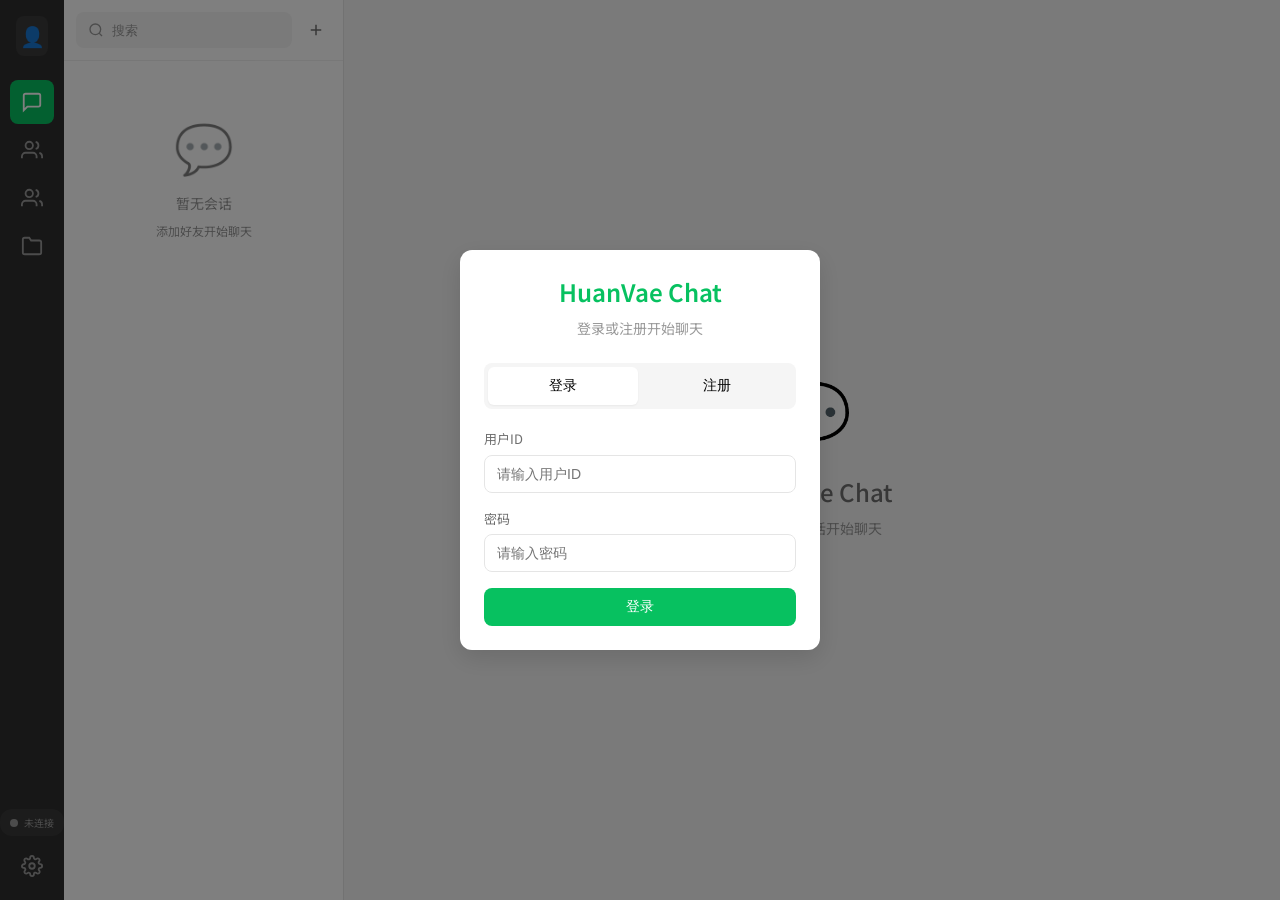
==== commit 83b34472: "制作了websocket的实时消息通知,优化了数据库获取消息分片的索引,优化了测试web的逻辑" ====
--- a/test-web/index.html
+++ b/test-web/index.html
@@ -48,6 +48,12 @@
       </nav>
       
       <div class="sidebar-footer">
+        <!-- WebSocket 状态指示器 -->
+        <div class="ws-status" title="实时消息连接状态" onclick="toggleWsConnection()">
+          <span id="wsStatusIndicator" class="ws-status-indicator disconnected"></span>
+          <span id="wsStatusText" class="ws-status-text">未连接</span>
+        </div>
+        
         <button class="nav-btn" onclick="showSettingsModal()" title="设置">
           <svg viewBox="0 0 24 24" fill="none" stroke="currentColor" stroke-width="2">
             <circle cx="12" cy="12" r="3"/>
--- a/test-web/styles.css
+++ b/test-web/styles.css
@@ -195,9 +195,73 @@
 }
 
 .sidebar-footer {
-  padding: 16px;
-  display: flex;
-  justify-content: center;
+  padding: 12px;
+  display: flex;
+  flex-direction: column;
+  align-items: center;
+  gap: 8px;
+}
+
+/* WebSocket 状态指示器 */
+.ws-status {
+  display: flex;
+  align-items: center;
+  gap: 6px;
+  padding: 6px 10px;
+  border-radius: 12px;
+  background: rgba(255, 255, 255, 0.05);
+  cursor: pointer;
+  transition: var(--transition-fast);
+}
+
+.ws-status:hover {
+  background: rgba(255, 255, 255, 0.1);
+}
+
+.ws-status-indicator {
+  width: 8px;
+  height: 8px;
+  border-radius: 50%;
+  transition: var(--transition-fast);
+}
+
+.ws-status-indicator.connected {
+  background: var(--success);
+  box-shadow: 0 0 6px var(--success);
+  animation: pulse 2s infinite;
+}
+
+.ws-status-indicator.disconnected {
+  background: var(--text-tertiary);
+}
+
+.ws-status-indicator.connecting {
+  background: var(--warning);
+  animation: blink 1s infinite;
+}
+
+.ws-status-text {
+  font-size: 10px;
+  color: var(--text-tertiary);
+  white-space: nowrap;
+}
+
+@keyframes pulse {
+  0%, 100% {
+    opacity: 1;
+  }
+  50% {
+    opacity: 0.5;
+  }
+}
+
+@keyframes blink {
+  0%, 100% {
+    opacity: 1;
+  }
+  50% {
+    opacity: 0.3;
+  }
 }
 
 /* 列表面板 */
@@ -395,6 +459,22 @@
   margin-top: 4px;
 }
 
+/* 未读消息角标 */
+.unread-badge {
+  display: flex;
+  align-items: center;
+  justify-content: center;
+  min-width: 18px;
+  height: 18px;
+  padding: 0 6px;
+  background: var(--error, #ef4444);
+  color: white;
+  font-size: 11px;
+  font-weight: 600;
+  border-radius: 9px;
+  margin-top: 4px;
+}
+
 .item-actions {
   display: flex;
   gap: 4px;
@@ -564,6 +644,35 @@
   display: flex;
   flex-direction: column;
   gap: 16px;
+}
+
+/* 加载更多历史消息按钮 */
+.load-more-container {
+  display: flex;
+  justify-content: center;
+  padding: 12px 0;
+  margin-bottom: 8px;
+}
+
+.load-more-btn {
+  background: var(--bg-hover);
+  border: 1px solid var(--border);
+  border-radius: 16px;
+  padding: 8px 16px;
+  font-size: 13px;
+  color: var(--text-secondary);
+  cursor: pointer;
+  transition: all var(--transition-fast);
+}
+
+.load-more-btn:hover {
+  background: var(--primary-light);
+  border-color: var(--primary);
+  color: var(--primary);
+}
+
+.load-more-btn:active {
+  transform: scale(0.98);
 }
 
 .message-loading {
@@ -686,13 +795,47 @@
 
 .message-image {
   max-width: 240px;
-  border-radius: 8px;
-  cursor: pointer;
+  min-width: 100px;
+  min-height: 60px;
+  border-radius: 8px;
+  cursor: pointer;
+  background: var(--bg-base);
+  display: block;
+}
+
+.message-image[data-loaded="false"] {
+  background: linear-gradient(90deg, var(--bg-base) 25%, var(--bg-sidebar-hover) 50%, var(--bg-base) 75%);
+  background-size: 200% 100%;
+  animation: shimmer 1.5s infinite;
 }
 
 .message-video {
   max-width: 320px;
-  border-radius: 8px;
+  min-width: 200px;
+  min-height: 120px;
+  border-radius: 8px;
+  background: var(--bg-base);
+}
+
+.message-video[data-loaded="false"] {
+  background: linear-gradient(90deg, var(--bg-base) 25%, var(--bg-sidebar-hover) 50%, var(--bg-base) 75%);
+  background-size: 200% 100%;
+  animation: shimmer 1.5s infinite;
+}
+
+.video-error {
+  padding: 12px 16px;
+  background: rgba(255, 0, 0, 0.1);
+  color: var(--error);
+  border-radius: 8px;
+  cursor: pointer;
+  font-size: 12px;
+  margin-top: 4px;
+}
+
+@keyframes shimmer {
+  0% { background-position: -200% 0; }
+  100% { background-position: 200% 0; }
 }
 
 .message-time {
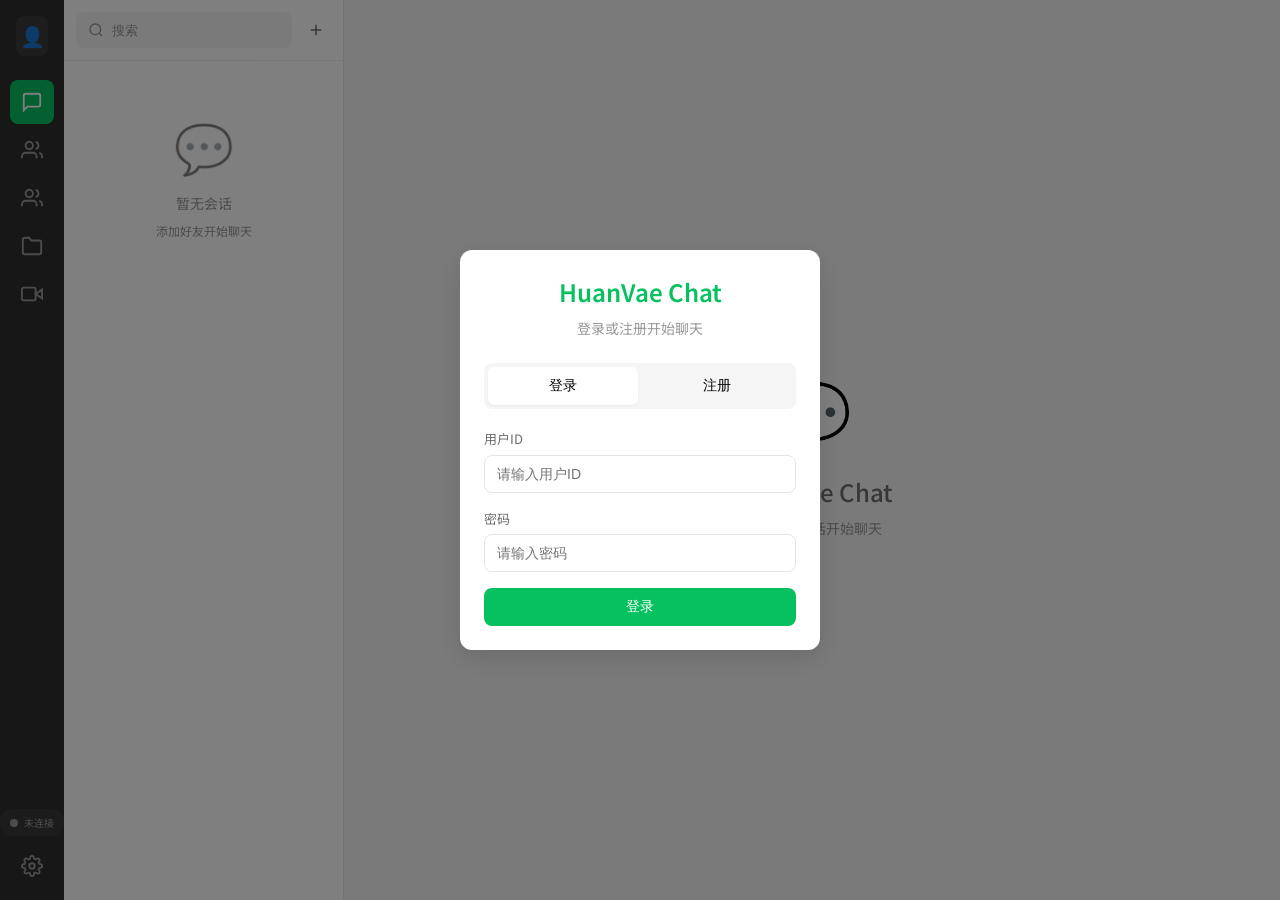
==== commit 4b5e4f52: "制作了webrtc的信令服务器功能和实际的web页面并增加了超时环境变量的设置" ====
--- a/test-web/index.html
+++ b/test-web/index.html
@@ -43,6 +43,12 @@
         <button class="nav-btn" data-panel="files" onclick="switchPanel('files')" title="文件">
           <svg viewBox="0 0 24 24" fill="none" stroke="currentColor" stroke-width="2">
             <path d="M22 19a2 2 0 0 1-2 2H4a2 2 0 0 1-2-2V5a2 2 0 0 1 2-2h5l2 3h9a2 2 0 0 1 2 2z"/>
+          </svg>
+        </button>
+        <button class="nav-btn" data-panel="webrtc" onclick="switchPanel('webrtc')" title="视频通话">
+          <svg viewBox="0 0 24 24" fill="none" stroke="currentColor" stroke-width="2">
+            <polygon points="23 7 16 12 23 17 23 7"/>
+            <rect x="1" y="5" width="15" height="14" rx="2" ry="2"/>
           </svg>
         </button>
       </nav>
@@ -173,6 +179,52 @@
           </div>
         </div>
       </div>
+
+      <!-- WebRTC 视频通话面板 -->
+      <div class="panel-content" id="panel-webrtc" style="display: none;">
+        <div class="webrtc-panel">
+          <div class="webrtc-actions">
+            <button class="btn-primary btn-block" onclick="showCreateRoomModal()">
+              📹 创建房间
+            </button>
+            <button class="btn-secondary btn-block" onclick="showJoinRoomModal()">
+              🚪 加入房间
+            </button>
+          </div>
+          <div class="webrtc-info">
+            <h4>WebRTC 视频通话</h4>
+            <p class="text-muted">创建房间后，分享房间号和密码给朋友，即可开始视频通话</p>
+            <ul class="feature-list">
+              <li>✅ 无需登录即可加入房间</li>
+              <li>✅ 自动分配最优 TURN 服务器</li>
+              <li>✅ 支持多人视频通话</li>
+              <li>✅ 端到端加密传输</li>
+            </ul>
+          </div>
+          <div id="currentRoomInfo" style="display: none;">
+            <div class="room-info-card">
+              <h4>当前房间</h4>
+              <div class="room-detail">
+                <span class="label">房间号:</span>
+                <span class="value" id="currentRoomId">-</span>
+                <button class="btn-sm btn-secondary" onclick="copyRoomId()">复制</button>
+              </div>
+              <div class="room-detail">
+                <span class="label">密码:</span>
+                <span class="value" id="currentRoomPassword">-</span>
+                <button class="btn-sm btn-secondary" onclick="copyRoomPassword()">复制</button>
+              </div>
+              <div class="room-detail" style="flex-direction:column;align-items:flex-start;">
+                <span class="label">分享链接:</span>
+                <span class="value" id="currentRoomLink" style="font-size:12px;word-break:break-all;margin:4px 0;">-</span>
+                <button class="btn-sm btn-secondary" onclick="copyRoomLink()">复制链接</button>
+              </div>
+              <button class="btn-primary btn-block" onclick="copyRoomInfo()" style="margin-bottom:8px;">📋 复制全部信息</button>
+              <button class="btn-danger btn-block" onclick="leaveRoom()">离开房间</button>
+            </div>
+          </div>
+        </div>
+      </div>
     </section>
 
     <!-- 主聊天区域 -->
@@ -577,6 +629,136 @@
       <span class="dropdown-icon">🔗</span>
       使用邀请码
     </button>
+    <button class="dropdown-item" onclick="showCreateRoomModal()">
+      <span class="dropdown-icon">📹</span>
+      创建视频房间
+    </button>
+    <button class="dropdown-item" onclick="showJoinRoomModal()">
+      <span class="dropdown-icon">🚪</span>
+      加入视频房间
+    </button>
+  </div>
+
+  <!-- 创建视频房间模态框 -->
+  <div class="modal" id="createRoomModal" style="display: none;">
+    <div class="modal-backdrop" onclick="closeModal('createRoomModal')"></div>
+    <div class="modal-content">
+      <div class="modal-header">
+        <h3>📹 创建视频房间</h3>
+        <button class="icon-btn" onclick="closeModal('createRoomModal')">✕</button>
+      </div>
+      <form onsubmit="createVideoRoom(event)">
+        <div class="form-group">
+          <label>房间名称（可选）</label>
+          <input type="text" id="roomName" placeholder="例如：小明的房间">
+        </div>
+        <div class="form-group">
+          <label>房间密码（可选，不填自动生成）</label>
+          <input type="text" id="roomPassword" placeholder="6位数字密码">
+        </div>
+        <div class="form-group">
+          <label>最大人数</label>
+          <select id="roomMaxParticipants">
+            <option value="2">2人</option>
+            <option value="5" selected>5人</option>
+            <option value="10">10人</option>
+            <option value="20">20人</option>
+          </select>
+        </div>
+        <div class="form-group">
+          <label>有效期</label>
+          <select id="roomExpires">
+            <option value="30">30分钟</option>
+            <option value="60">1小时</option>
+            <option value="120" selected>2小时</option>
+            <option value="360">6小时</option>
+          </select>
+        </div>
+        <div class="modal-actions">
+          <button type="button" class="btn-secondary" onclick="closeModal('createRoomModal')">取消</button>
+          <button type="submit" class="btn-primary">创建房间</button>
+        </div>
+      </form>
+    </div>
+  </div>
+
+  <!-- 加入视频房间模态框 -->
+  <div class="modal" id="joinRoomModal" style="display: none;">
+    <div class="modal-backdrop" onclick="closeModal('joinRoomModal')"></div>
+    <div class="modal-content">
+      <div class="modal-header">
+        <h3>🚪 加入视频房间</h3>
+        <button class="icon-btn" onclick="closeModal('joinRoomModal')">✕</button>
+      </div>
+      <form onsubmit="joinVideoRoom(event)">
+        <div class="form-group">
+          <label>房间号</label>
+          <input type="text" id="joinRoomId" required placeholder="6位房间号，如 ABC123" style="text-transform: uppercase;">
+        </div>
+        <div class="form-group">
+          <label>密码</label>
+          <input type="text" id="joinRoomPassword" required placeholder="6位密码">
+        </div>
+        <div class="form-group">
+          <label>您的昵称</label>
+          <input type="text" id="joinDisplayName" required placeholder="显示给其他人的名称">
+        </div>
+        <div class="modal-actions">
+          <button type="button" class="btn-secondary" onclick="closeModal('joinRoomModal')">取消</button>
+          <button type="submit" class="btn-primary">加入房间</button>
+        </div>
+      </form>
+    </div>
+  </div>
+
+  <!-- 视频通话界面模态框 -->
+  <div class="modal fullscreen" id="videoCallModal" style="display: none;">
+    <div class="video-call-container">
+      <!-- 视频网格 -->
+      <div class="video-grid" id="videoGrid">
+        <div class="video-item local" id="localVideoContainer">
+          <video id="localVideo" autoplay muted playsinline></video>
+          <div class="video-label">我</div>
+        </div>
+      </div>
+      
+      <!-- 控制栏 -->
+      <div class="video-controls">
+        <button class="control-btn" id="btnMic" onclick="toggleMic()" title="麦克风">
+          <span class="icon-on">🎤</span>
+          <span class="icon-off" style="display:none;">🔇</span>
+        </button>
+        <button class="control-btn" id="btnCamera" onclick="toggleCamera()" title="摄像头">
+          <span class="icon-on">📹</span>
+          <span class="icon-off" style="display:none;">📷</span>
+        </button>
+        <button class="control-btn" id="btnScreen" onclick="toggleScreenShare()" title="共享屏幕">
+          🖥️
+        </button>
+        <button class="control-btn danger" onclick="leaveRoom()" title="离开">
+          📞
+        </button>
+        <button class="control-btn" onclick="toggleParticipants()" title="参与者">
+          👥
+        </button>
+        <button class="control-btn" onclick="copyRoomInfo()" title="分享房间">
+          🔗
+        </button>
+      </div>
+      
+      <!-- 参与者列表侧边栏 -->
+      <div class="participants-sidebar" id="participantsSidebar" style="display: none;">
+        <div class="sidebar-header">
+          <h4>参与者</h4>
+          <button class="icon-btn" onclick="toggleParticipants()">✕</button>
+        </div>
+        <div class="participants-list" id="participantsList"></div>
+        <div class="room-share-info">
+          <p><strong>房间号:</strong> <span id="shareRoomId">-</span></p>
+          <p><strong>密码:</strong> <span id="shareRoomPassword">-</span></p>
+        </div>
+      </div>
+    </div>
   </div>
 
   <!-- Toast 提示容器 -->
--- a/test-web/styles.css
+++ b/test-web/styles.css
@@ -675,6 +675,12 @@
   transform: scale(0.98);
 }
 
+.load-more-hint {
+  font-size: 12px;
+  color: var(--text-tertiary);
+  user-select: none;
+}
+
 .message-loading {
   display: flex;
   align-items: center;
@@ -1660,3 +1666,368 @@
     display: none;
   }
 }
+
+/* 上传进度条覆盖层 */
+.upload-progress-overlay {
+  position: fixed;
+  top: 0;
+  left: 0;
+  right: 0;
+  bottom: 0;
+  background: rgba(0, 0, 0, 0.5);
+  display: flex;
+  align-items: center;
+  justify-content: center;
+  z-index: 9999;
+  backdrop-filter: blur(4px);
+}
+
+.upload-progress-modal {
+  background: var(--bg-white);
+  border-radius: 12px;
+  padding: 24px 32px;
+  min-width: 360px;
+  max-width: 90%;
+  box-shadow: var(--shadow-lg);
+}
+
+.upload-progress-title {
+  font-size: 18px;
+  font-weight: 600;
+  color: var(--text-primary);
+  margin-bottom: 8px;
+}
+
+.upload-progress-filename {
+  font-size: 13px;
+  color: var(--text-secondary);
+  margin-bottom: 16px;
+  word-break: break-all;
+  max-width: 400px;
+  overflow: hidden;
+  text-overflow: ellipsis;
+  white-space: nowrap;
+}
+
+.upload-progress-bar {
+  height: 8px;
+  background: var(--bg-base);
+  border-radius: 4px;
+  overflow: hidden;
+  margin-bottom: 12px;
+}
+
+.upload-progress-fill {
+  height: 100%;
+  background: linear-gradient(90deg, #667eea, #764ba2);
+  border-radius: 4px;
+  transition: width 0.3s ease;
+}
+
+.upload-progress-text {
+  font-size: 13px;
+  color: var(--text-secondary);
+  text-align: center;
+}
+
+/* ==========================================
+   WebRTC 视频通话样式
+   ========================================== */
+
+.webrtc-panel {
+  padding: 20px;
+  height: 100%;
+  overflow-y: auto;
+}
+
+.webrtc-actions {
+  display: flex;
+  flex-direction: column;
+  gap: 12px;
+  margin-bottom: 24px;
+}
+
+.webrtc-info {
+  background: var(--bg-elevated);
+  border-radius: 12px;
+  padding: 20px;
+  margin-bottom: 20px;
+}
+
+.webrtc-info h4 {
+  margin: 0 0 12px 0;
+  font-size: 16px;
+  color: var(--text-primary);
+}
+
+.webrtc-info p {
+  margin: 0 0 16px 0;
+  font-size: 14px;
+}
+
+.feature-list {
+  list-style: none;
+  padding: 0;
+  margin: 0;
+}
+
+.feature-list li {
+  padding: 8px 0;
+  font-size: 14px;
+  color: var(--text-secondary);
+}
+
+.room-info-card {
+  background: linear-gradient(135deg, #667eea 0%, #764ba2 100%);
+  border-radius: 12px;
+  padding: 20px;
+  color: white;
+}
+
+.room-info-card h4 {
+  margin: 0 0 16px 0;
+  font-size: 16px;
+}
+
+.room-detail {
+  display: flex;
+  align-items: center;
+  gap: 12px;
+  margin-bottom: 12px;
+  background: rgba(255, 255, 255, 0.15);
+  padding: 10px 14px;
+  border-radius: 8px;
+}
+
+.room-detail .label {
+  font-size: 13px;
+  opacity: 0.9;
+}
+
+.room-detail .value {
+  flex: 1;
+  font-family: 'JetBrains Mono', monospace;
+  font-size: 15px;
+  font-weight: 600;
+  letter-spacing: 1px;
+}
+
+.room-detail .btn-sm {
+  padding: 4px 10px;
+  font-size: 12px;
+  background: rgba(255, 255, 255, 0.2);
+  border: none;
+  color: white;
+}
+
+.room-detail .btn-sm:hover {
+  background: rgba(255, 255, 255, 0.3);
+}
+
+/* 全屏视频通话模态框 */
+.modal.fullscreen {
+  display: flex;
+  align-items: center;
+  justify-content: center;
+}
+
+.modal.fullscreen .video-call-container {
+  width: 100%;
+  height: 100%;
+  background: #1a1a2e;
+  display: flex;
+  flex-direction: column;
+  position: relative;
+}
+
+.video-grid {
+  flex: 1;
+  display: grid;
+  grid-template-columns: repeat(auto-fit, minmax(300px, 1fr));
+  gap: 12px;
+  padding: 20px;
+  overflow-y: auto;
+}
+
+.video-item {
+  position: relative;
+  background: #16213e;
+  border-radius: 12px;
+  overflow: hidden;
+  aspect-ratio: 16 / 9;
+  min-height: 200px;
+}
+
+.video-item video {
+  width: 100%;
+  height: 100%;
+  object-fit: cover;
+}
+
+.video-item.local {
+  border: 2px solid #667eea;
+}
+
+.video-label {
+  position: absolute;
+  bottom: 12px;
+  left: 12px;
+  background: rgba(0, 0, 0, 0.6);
+  color: white;
+  padding: 6px 12px;
+  border-radius: 6px;
+  font-size: 13px;
+  font-weight: 500;
+}
+
+.video-controls {
+  display: flex;
+  justify-content: center;
+  align-items: center;
+  gap: 16px;
+  padding: 20px;
+  background: rgba(0, 0, 0, 0.5);
+  backdrop-filter: blur(10px);
+}
+
+.control-btn {
+  width: 56px;
+  height: 56px;
+  border-radius: 50%;
+  border: none;
+  background: rgba(255, 255, 255, 0.15);
+  color: white;
+  font-size: 24px;
+  cursor: pointer;
+  transition: all 0.2s ease;
+  display: flex;
+  align-items: center;
+  justify-content: center;
+}
+
+.control-btn:hover {
+  background: rgba(255, 255, 255, 0.25);
+  transform: scale(1.05);
+}
+
+.control-btn.danger {
+  background: #e53e3e;
+}
+
+.control-btn.danger:hover {
+  background: #c53030;
+}
+
+.control-btn.muted {
+  background: #e53e3e;
+}
+
+.participants-sidebar {
+  position: absolute;
+  right: 0;
+  top: 0;
+  bottom: 0;
+  width: 300px;
+  background: rgba(22, 33, 62, 0.95);
+  backdrop-filter: blur(10px);
+  border-left: 1px solid rgba(255, 255, 255, 0.1);
+  display: flex;
+  flex-direction: column;
+}
+
+.participants-sidebar .sidebar-header {
+  display: flex;
+  justify-content: space-between;
+  align-items: center;
+  padding: 16px 20px;
+  border-bottom: 1px solid rgba(255, 255, 255, 0.1);
+}
+
+.participants-sidebar .sidebar-header h4 {
+  margin: 0;
+  color: white;
+  font-size: 16px;
+}
+
+.participants-sidebar .icon-btn {
+  color: white;
+  background: transparent;
+  border: none;
+}
+
+.participants-list {
+  flex: 1;
+  overflow-y: auto;
+  padding: 12px;
+}
+
+.participant-item {
+  display: flex;
+  align-items: center;
+  gap: 12px;
+  padding: 12px 16px;
+  background: rgba(255, 255, 255, 0.05);
+  border-radius: 8px;
+  margin-bottom: 8px;
+}
+
+.participant-item.is-me {
+  background: rgba(102, 126, 234, 0.2);
+}
+
+.participant-name {
+  flex: 1;
+  color: white;
+  font-size: 14px;
+}
+
+.participant-item .badge {
+  padding: 2px 8px;
+  border-radius: 4px;
+  font-size: 11px;
+  font-weight: 500;
+  background: rgba(255, 255, 255, 0.15);
+  color: rgba(255, 255, 255, 0.8);
+}
+
+.participant-item .badge.me {
+  background: #667eea;
+  color: white;
+}
+
+.room-share-info {
+  padding: 16px 20px;
+  border-top: 1px solid rgba(255, 255, 255, 0.1);
+  background: rgba(0, 0, 0, 0.2);
+}
+
+.room-share-info p {
+  margin: 0 0 8px 0;
+  font-size: 13px;
+  color: rgba(255, 255, 255, 0.7);
+}
+
+.room-share-info p:last-child {
+  margin-bottom: 0;
+}
+
+.room-share-info strong {
+  color: rgba(255, 255, 255, 0.9);
+}
+
+/* 响应式 */
+@media (max-width: 768px) {
+  .video-grid {
+    grid-template-columns: 1fr;
+  }
+  
+  .participants-sidebar {
+    width: 100%;
+  }
+  
+  .control-btn {
+    width: 48px;
+    height: 48px;
+    font-size: 20px;
+  }
+}
